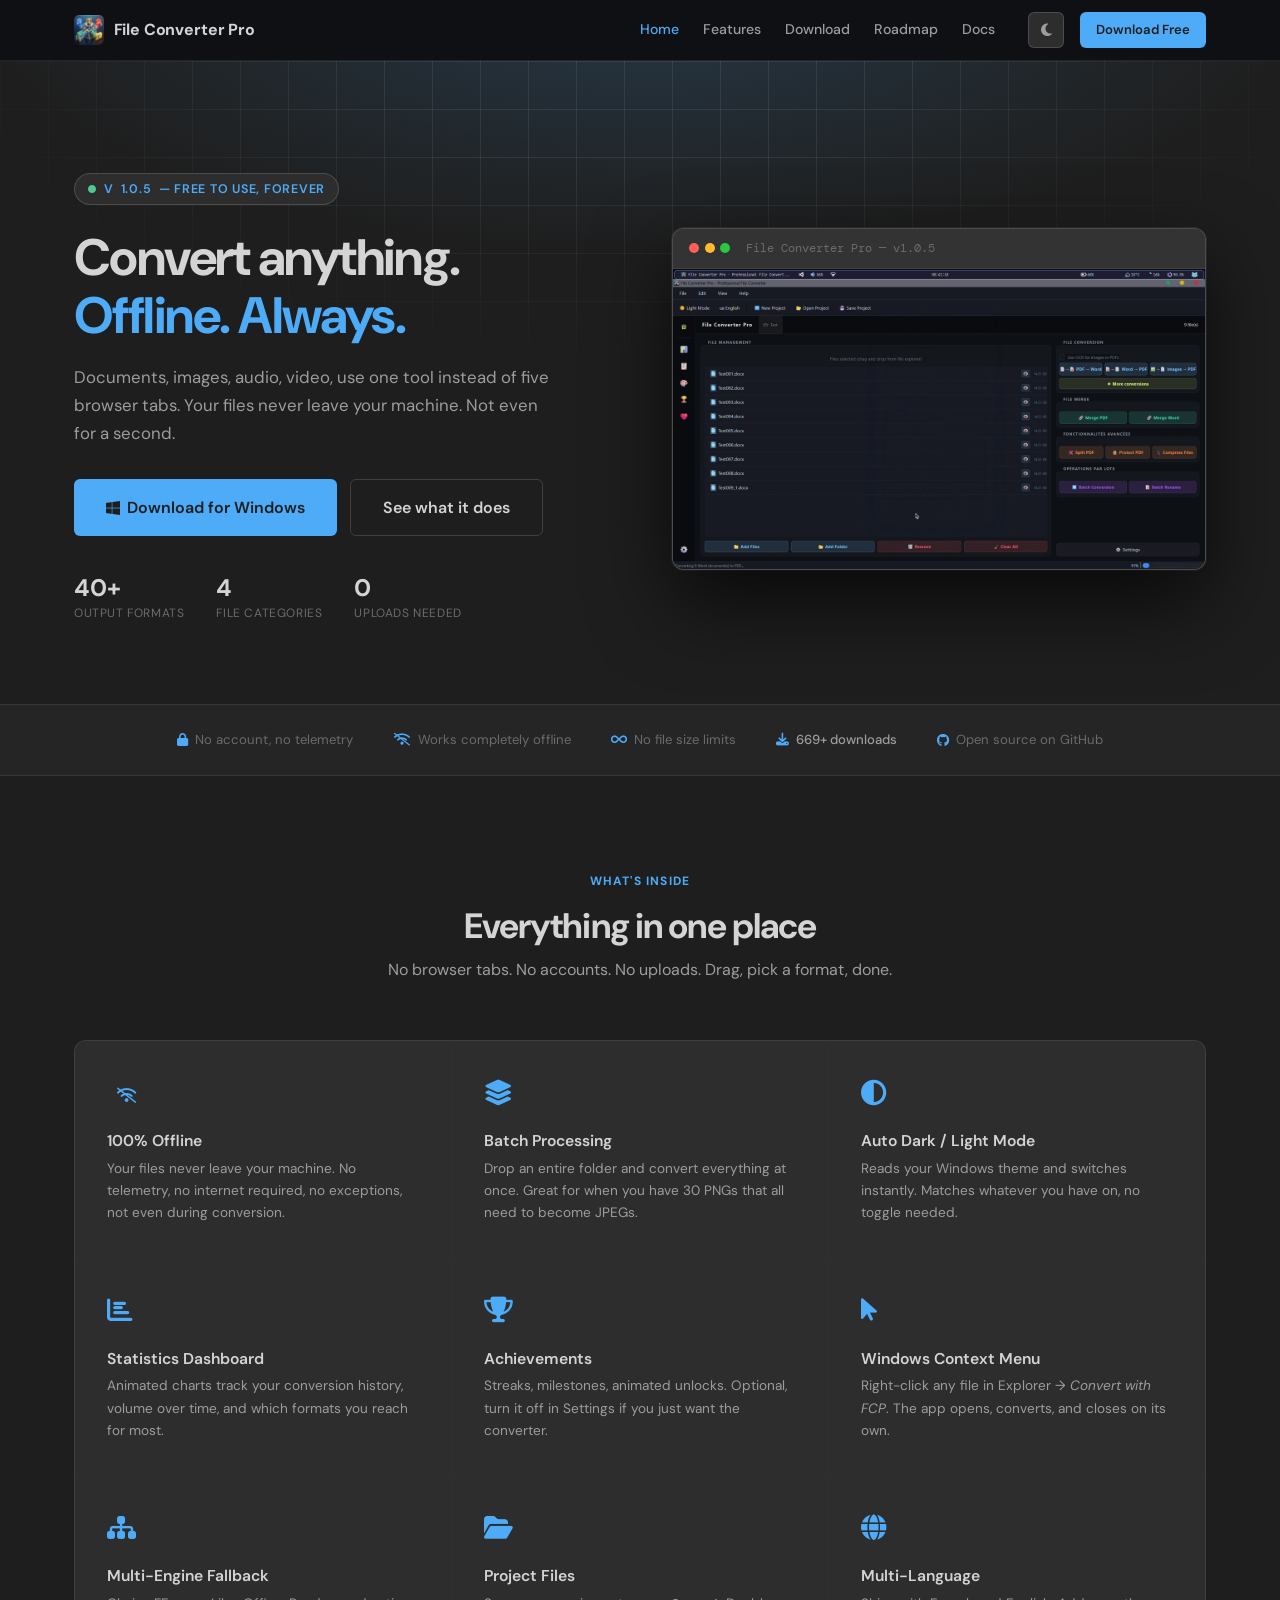
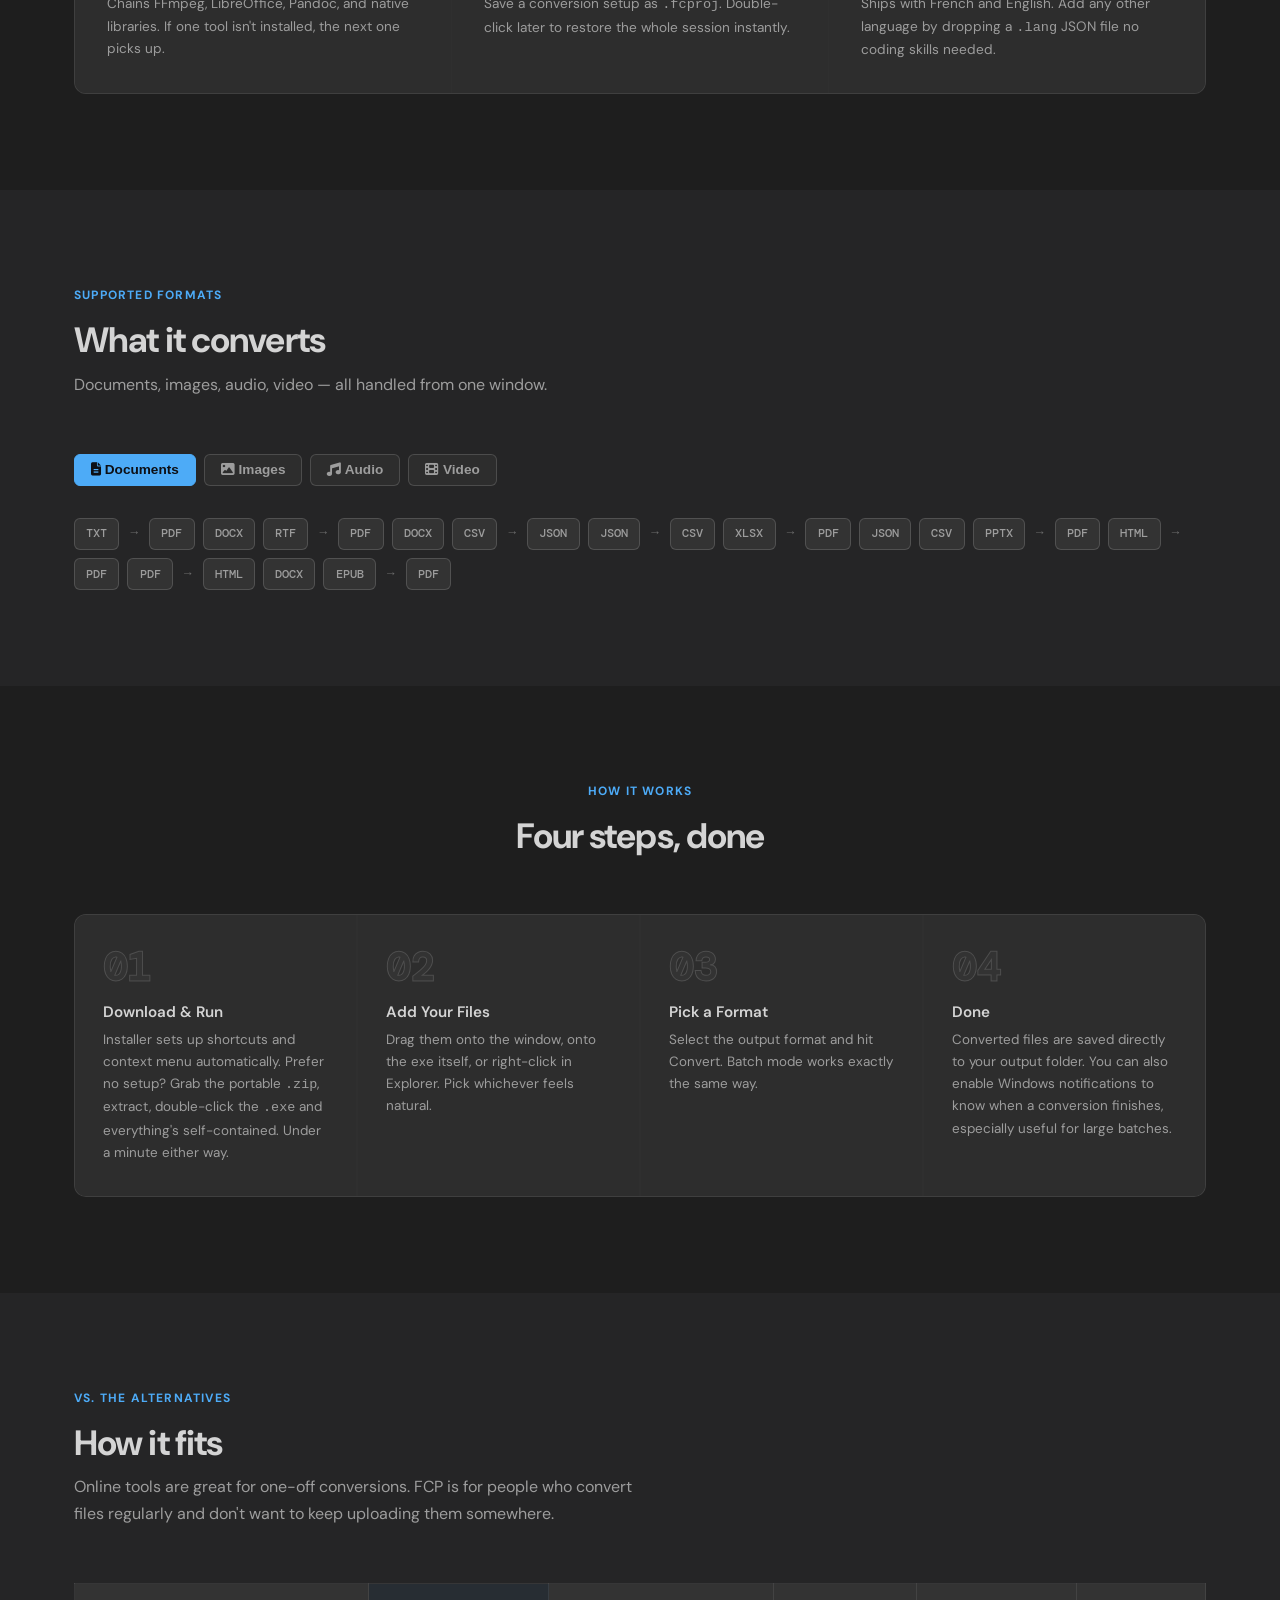
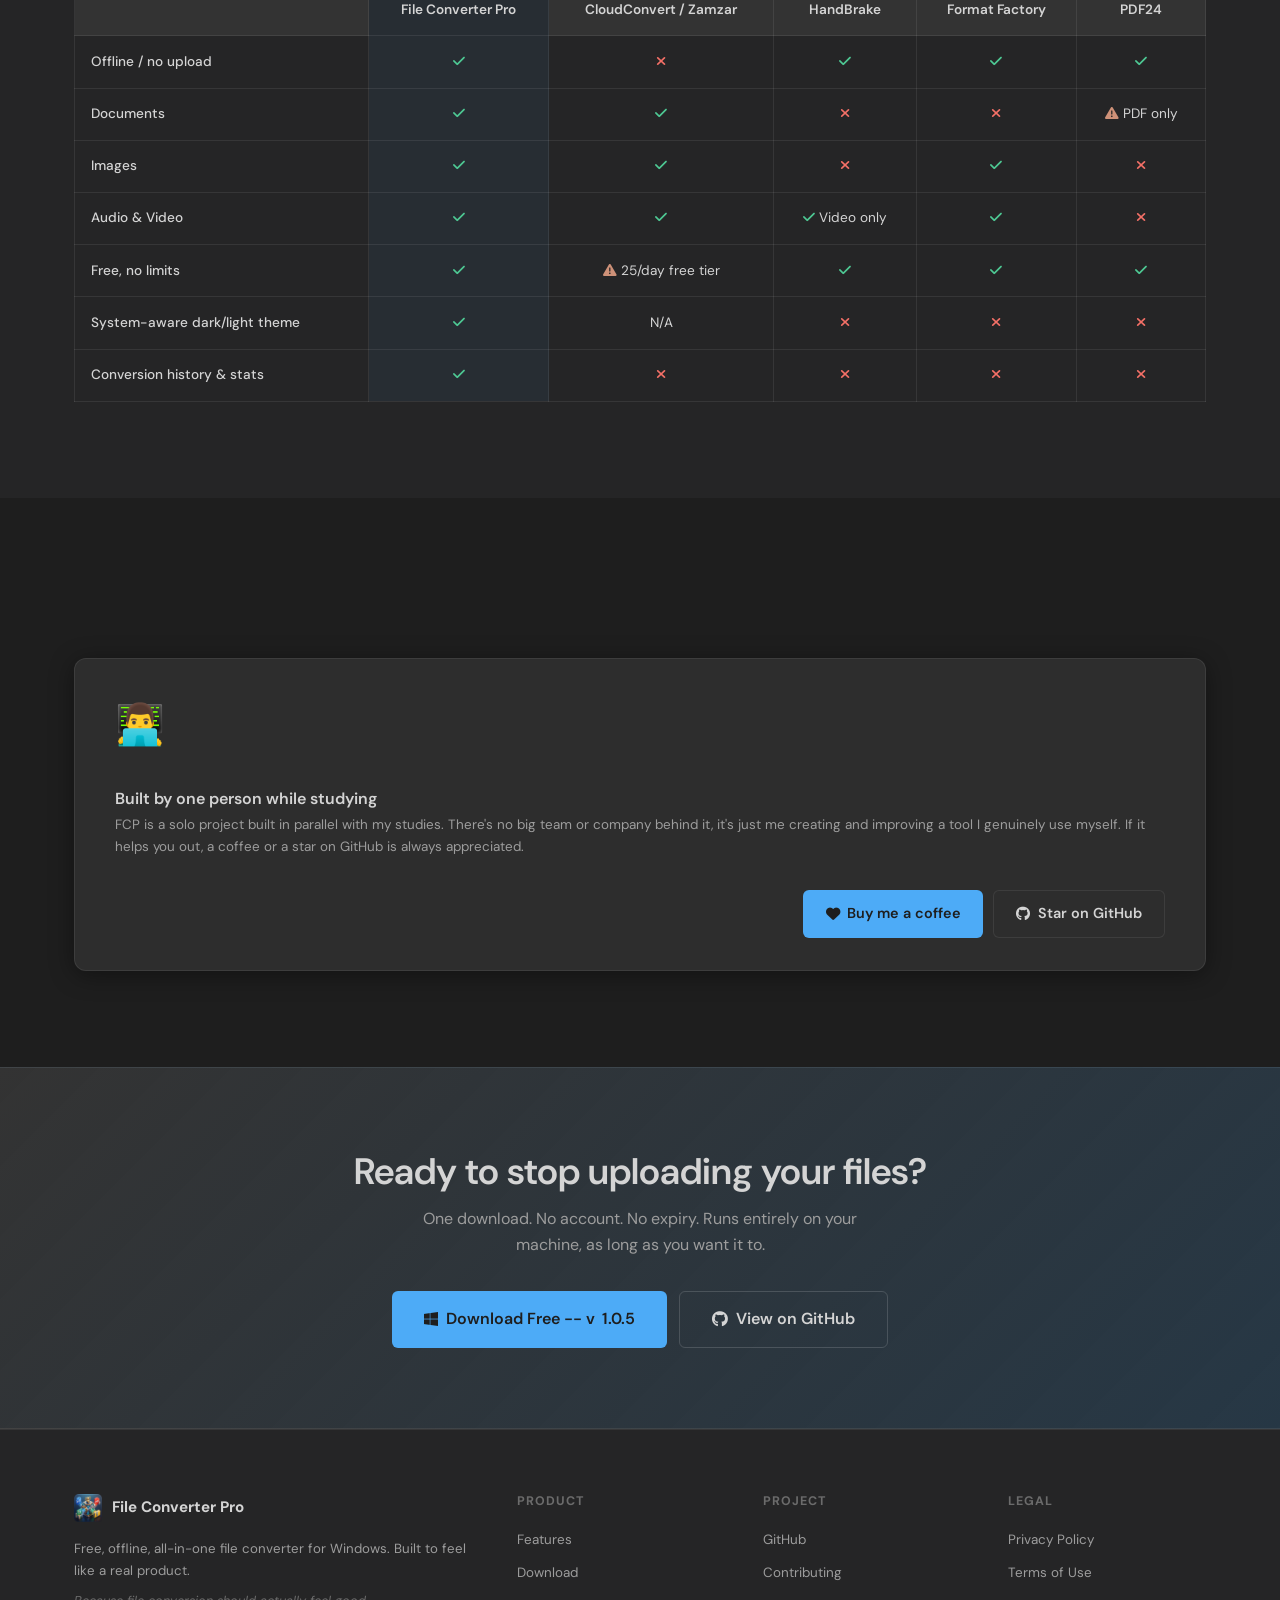
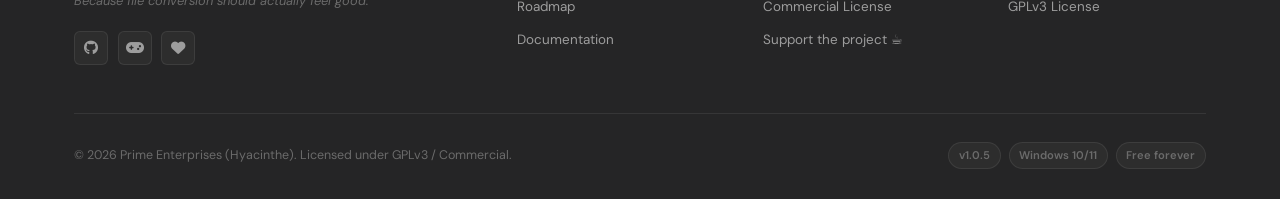
==== index.html @ 250311e7 "Updated image meta tag" ====
<!DOCTYPE html>
<html lang="en" data-theme="dark">
<head>
  <meta charset="UTF-8">
  <meta name="viewport" content="width=device-width, initial-scale=1.0">
  <title>File Converter Pro - Free Offline File Converter for Windows</title>
  <meta name="description" content="Convert documents, images, audio, and video — 100% offline, no uploads, no limits. Free forever for Windows 10/11.">
  <link rel="canonical" href="https://file-converter-pro.org/" />

  <!-- Open Graph / Facebook -->
  <meta property="og:type" content="website" />
  <meta property="og:url" content="https://file-converter-pro.org/" />
  <meta property="og:title" content="File Converter Pro - Free Offline File Converter for Windows" />
  <meta property="og:description" content="Convert documents, images, audio, and video — 100% offline, no uploads, no limits. Free forever for Windows 10/11." />
  <meta property="og:image" content="https://raw.githubusercontent.com/Hyacinthe-primus/fcp-website/main/images/social-preview.png" />
  <meta property="og:site_name" content="File Converter Pro" />

  <!-- Twitter -->
  <meta name="twitter:card" content="summary_large_image" />
  <meta name="twitter:url" content="https://file-converter-pro.org/" />
  <meta name="twitter:title" content="File Converter Pro - Free Offline File Converter for Windows" />
  <meta name="twitter:description" content="Convert documents, images, audio, and video — 100% offline, no uploads, no limits. Free forever for Windows 10/11." />
  <meta name="twitter:image" content="https://raw.githubusercontent.com/Hyacinthe-primus/fcp-website/main/images/social-preview.png" />

  <!-- SEO -->
  <meta name="robots" content="index, follow" />
  <meta name="author" content="Hyacinthe Primus" />
  <meta name="theme-color" content="#0f172a" />

  <!-- Structured Data -->
  <script type="application/ld+json">
  {
    "@context": "https://schema.org",
    "@type": "SoftwareApplication",
    "name": "File Converter Pro",
    "url": "https://file-converter-pro.org/",
    "description": "Free offline file converter for Windows. Convert documents, images, audio, and video — 100% offline, no uploads, no limits.",
    "applicationCategory": "UtilitiesApplication",
    "operatingSystem": "Windows 10, Windows 11",
    "offers": {
      "@type": "Offer",
      "price": "0",
      "priceCurrency": "USD"
    },
    "featureList": [
      "100% offline conversion",
      "No file size limits",
      "No uploads required",
      "Document conversion (PDF, DOCX, TXT, etc.)",
      "Image conversion (PNG, JPG, WebP, BMP, etc.)",
      "Audio conversion (MP3, WAV, FLAC, etc.)",
      "Video conversion (MP4, MKV, AVI, etc.)",
      "Free forever"
    ]
  }
  </script>
  <script type="application/ld+json">
  {
    "@context": "https://schema.org",
    "@type": "WebSite",
    "name": "File Converter Pro",
    "url": "https://file-converter-pro.org/"
  }
  </script>

  <link rel="icon" href="images/favicon.ico" type="image/x-icon">
  <link rel="stylesheet" href="https://cdnjs.cloudflare.com/ajax/libs/font-awesome/6.4.0/css/all.min.css">
  <link href="https://fonts.googleapis.com/css2?family=DM+Sans:ital,opsz,wght@0,9..40,300;0,9..40,400;0,9..40,500;0,9..40,600;0,9..40,700;1,9..40,400&family=DM+Mono:wght@400;500&display=swap" rel="stylesheet">
  <link rel="stylesheet" href="css/style.css">
  <script>(function(){const t=localStorage.getItem('fcp-theme')||'dark';document.documentElement.setAttribute('data-theme',t);})();</script>
</head>
<body>
  <a href="#main-content" class="skip-link">Skip to main content</a>

  <header class="header" id="site-header">
    <div class="container">
      <div class="header-content">
        <div class="logo">
          <a href="index.html">
            <img src="images/logo.png" alt="File Converter Pro" class="logo-img">
            <span class="logo-text">File Converter Pro</span>
          </a>
        </div>
        <button class="mobile-menu-toggle" aria-label="Toggle navigation" id="mobile-toggle">
          <span class="bar"></span><span class="bar"></span><span class="bar"></span>
        </button>
        <nav class="main-nav" id="main-nav">
          <ul class="nav-list">
            <li class="nav-item active"><a href="index.html" class="nav-link">Home</a></li>
            <li class="nav-item"><a href="features.html" class="nav-link">Features</a></li>
            <li class="nav-item"><a href="download.html" class="nav-link">Download</a></li>
            <li class="nav-item"><a href="roadmap.html" class="nav-link">Roadmap</a></li>
            <li class="nav-item"><a href="docs.html" class="nav-link">Docs</a></li>
          </ul>
          <div class="header-right">
            <button class="theme-toggle" id="theme-toggle" aria-label="Toggle dark/light mode">
              <i class="fas fa-moon icon-moon"></i>
              <i class="fas fa-sun icon-sun"></i>
            </button>
            <a href="download.html" class="btn btn-primary btn-sm nav-cta">Download Free</a>
          </div>
        </nav>
      </div>
    </div>
  </header>

  <main id="main-content">

    <section class="hero">
      <div class="container">
        <div class="hero-content">
          <div class="hero-text">
            <div class="hero-label fade-up fade-up-1">
              <i class="fas fa-circle" style="font-size:.5rem;color:var(--green)"></i>
              v<span data-fcp="version">1.0.5</span> — Free to use, forever
            </div>
            <h1 class="hero-title fade-up fade-up-2">
              Convert anything.
              <span class="line-accent">Offline. Always.</span>
            </h1>
            <p class="hero-subtitle fade-up fade-up-3">
              Documents, images, audio, video, use one tool instead of five browser tabs.
              Your files never leave your machine. Not even for a second.
            </p>
            <div class="hero-actions fade-up fade-up-4">
              <a href="download.html" class="btn btn-primary btn-lg">
                <i class="fab fa-windows"></i> Download for Windows
              </a>
              <a href="features.html" class="btn btn-outline btn-lg">See what it does</a>
            </div>
            <div class="hero-stats fade-up fade-up-5">
              <div class="stat-item">
                <div class="stat-value">40+</div>
                <div class="stat-label">Output formats</div>
              </div>
              <div class="stat-item">
                <div class="stat-value">4</div>
                <div class="stat-label">File categories</div>
              </div>
              <div class="stat-item">
                <div class="stat-value">0</div>
                <div class="stat-label">Uploads needed</div>
              </div>
            </div>
          </div>
          <div class="hero-visual fade-up fade-up-3">
            <div class="hero-screen">
              <div class="screen-bar">
                <div class="screen-dots">
                  <div class="dot dot-red"></div>
                  <div class="dot dot-yellow"></div>
                  <div class="dot dot-green"></div>
                </div>
                <span class="screen-title">File Converter Pro — v<span data-fcp="version">1.0.5</span></span>
              </div>
              <img src="images/preview.gif" alt="File Converter Pro in action" class="hero-img">
            </div>
          </div>
        </div>
      </div>
    </section>

    <div class="trust-bar">
      <div class="container">
        <div class="trust-bar-inner">
          <div class="trust-item"><i class="fas fa-lock"></i> <span>No account, no telemetry</span></div>
          <div class="trust-item">
            <span class="fa-stack" style="font-size:.55em;vertical-align:middle;line-height:1.8em">
              <i class="fas fa-wifi fa-stack-1x"></i><i class="fas fa-slash fa-stack-1x"></i>
            </span>
            <span>Works completely offline</span>
          </div>
          <div class="trust-item"><i class="fas fa-infinity"></i> <span>No file size limits</span></div>
          <div class="trust-item"><i class="fas fa-download"></i> <strong><span id="dl-count">669</span>+ downloads</strong></div>
          <div class="trust-item"><i class="fab fa-github"></i> <span>Open source on GitHub</span></div>
        </div>
      </div>
    </div>

    <section class="section">
      <div class="container">
        <div class="section-header center">
          <p class="section-label">What's inside</p>
          <h2 class="section-title">Everything in one place</h2>
          <p class="section-sub">No browser tabs. No accounts. No uploads. Drag, pick a format, done.</p>
        </div>
        <div class="features-grid">
          <div class="feature-card">
            <div class="feature-icon"><span class="fa-stack" style="font-size:.6em"><i class="fas fa-wifi fa-stack-1x"></i><i class="fas fa-slash fa-stack-1x"></i></span></div>
            <h3>100% Offline</h3>
            <p>Your files never leave your machine. No telemetry, no internet required, no exceptions, not even during conversion.</p>
          </div>
          <div class="feature-card">
            <div class="feature-icon"><i class="fas fa-layer-group"></i></div>
            <h3>Batch Processing</h3>
            <p>Drop an entire folder and convert everything at once. Great for when you have 30 PNGs that all need to become JPEGs.</p>
          </div>
          <div class="feature-card">
            <div class="feature-icon"><i class="fas fa-adjust"></i></div>
            <h3>Auto Dark / Light Mode</h3>
            <p>Reads your Windows theme and switches instantly. Matches whatever you have on, no toggle needed.</p>
          </div>
          <div class="feature-card">
            <div class="feature-icon"><i class="fas fa-chart-bar"></i></div>
            <h3>Statistics Dashboard</h3>
            <p>Animated charts track your conversion history, volume over time, and which formats you reach for most.</p>
          </div>
          <div class="feature-card">
            <div class="feature-icon"><i class="fas fa-trophy"></i></div>
            <h3>Achievements</h3>
            <p>Streaks, milestones, animated unlocks. Optional, turn it off in Settings if you just want the converter.</p>
          </div>
          <div class="feature-card">
            <div class="feature-icon"><i class="fas fa-mouse-pointer"></i></div>
            <h3>Windows Context Menu</h3>
            <p>Right-click any file in Explorer → <em>Convert with FCP</em>. The app opens, converts, and closes on its own.</p>
          </div>
          <div class="feature-card">
            <div class="feature-icon"><i class="fas fa-sitemap"></i></div>
            <h3>Multi-Engine Fallback</h3>
            <p>Chains FFmpeg, LibreOffice, Pandoc, and native libraries. If one tool isn't installed, the next one picks up.</p>
          </div>
          <div class="feature-card">
            <div class="feature-icon"><i class="fas fa-folder-open"></i></div>
            <h3>Project Files</h3>
            <p>Save a conversion setup as <code>.fcproj</code>. Double-click later to restore the whole session instantly.</p>
          </div>
          <div class="feature-card">
            <div class="feature-icon"><i class="fas fa-globe"></i></div>
            <h3>Multi-Language</h3>
            <p>Ships with French and English. Add any other language by dropping a <code>.lang</code> JSON file no coding skills needed.</p>
          </div>
        </div>
      </div>
    </section>

    <section class="section section-alt formats-section">
      <div class="container">
        <div class="section-header">
          <p class="section-label">Supported formats</p>
          <h2 class="section-title">What it converts</h2>
          <p class="section-sub">Documents, images, audio, video — all handled from one window.</p>
        </div>
        <div class="formats-tabs">
          <button class="tab-btn active" data-tab="tab-docs"><i class="fas fa-file-alt"></i> Documents</button>
          <button class="tab-btn" data-tab="tab-img"><i class="fas fa-image"></i> Images</button>
          <button class="tab-btn" data-tab="tab-audio"><i class="fas fa-music"></i> Audio</button>
          <button class="tab-btn" data-tab="tab-video"><i class="fas fa-film"></i> Video</button>
        </div>
        <div id="tab-docs" class="tab-content active">
          <div class="formats-list">
            <span class="format-tag">TXT</span><span class="format-tag arrow">→</span><span class="format-tag">PDF</span><span class="format-tag">DOCX</span>
            <span class="format-tag">RTF</span><span class="format-tag arrow">→</span><span class="format-tag">PDF</span><span class="format-tag">DOCX</span>
            <span class="format-tag">CSV</span><span class="format-tag arrow">→</span><span class="format-tag">JSON</span>
            <span class="format-tag">JSON</span><span class="format-tag arrow">→</span><span class="format-tag">CSV</span>
            <span class="format-tag">XLSX</span><span class="format-tag arrow">→</span><span class="format-tag">PDF</span><span class="format-tag">JSON</span><span class="format-tag">CSV</span>
            <span class="format-tag">PPTX</span><span class="format-tag arrow">→</span><span class="format-tag">PDF</span>
            <span class="format-tag">HTML</span><span class="format-tag arrow">→</span><span class="format-tag">PDF</span>
            <span class="format-tag">PDF</span><span class="format-tag arrow">→</span><span class="format-tag">HTML</span><span class="format-tag">DOCX</span>
            <span class="format-tag">EPUB</span><span class="format-tag arrow">→</span><span class="format-tag">PDF</span>
          </div>
        </div>
        <div id="tab-img" class="tab-content">
          <div class="formats-list">
            <span class="format-tag">Any image</span><span class="format-tag arrow">→</span>
            <span class="format-tag">PNG</span><span class="format-tag">JPEG</span><span class="format-tag">JPG</span>
            <span class="format-tag">WEBP</span><span class="format-tag">AVIF</span><span class="format-tag">BMP</span>
            <span class="format-tag">TIFF</span><span class="format-tag">ICO</span><span class="format-tag">SVG</span>
            <span class="format-tag">HEIC</span><span class="format-tag">PSD</span><span class="format-tag">DNG</span>
            <span class="format-tag">J2K</span>
          </div>
          <p style="margin-top:.75rem;font-size:.83rem;">All conversions go through Pillow at maximum quality with EXIF metadata preserved.</p>
        </div>
        <div id="tab-audio" class="tab-content">
          <div class="formats-list">
            <span class="format-tag">Audio / Video</span><span class="format-tag arrow">→</span>
            <span class="format-tag">MP3</span><span class="format-tag">WAV</span><span class="format-tag">AAC</span>
            <span class="format-tag">OGG</span><span class="format-tag">FLAC</span><span class="format-tag">M4A</span>
          </div>
          <p style="margin-top:.75rem;font-size:.83rem;">Powered by FFmpeg. Requires FFmpeg to be installed on your machine — FCP detects it automatically.</p>
        </div>
        <div id="tab-video" class="tab-content">
          <div class="formats-list">
            <span class="format-tag">Video</span><span class="format-tag arrow">→</span>
            <span class="format-tag">MP4</span><span class="format-tag">WEBM</span><span class="format-tag">MOV</span>
            <span class="format-tag">MKV</span><span class="format-tag">AVI</span>
          </div>
          <p style="margin-top:.75rem;font-size:.83rem;">Powered by FFmpeg. Requires FFmpeg to be installed on your machine — FCP detects it automatically.</p>
        </div>
      </div>
    </section>

    <section class="section">
      <div class="container">
        <div class="section-header center">
          <p class="section-label">How it works</p>
          <h2 class="section-title">Four steps, done</h2>
        </div>
        <div class="steps-grid">
          <div class="step-card">
            <div class="step-num">01</div>
            <h3>Download &amp; Run</h3>
            <p>Installer sets up shortcuts and context menu automatically. Prefer no setup? Grab the portable <code>.zip</code>, extract, double-click the <code>.exe</code> and everything's self-contained. Under a minute either way.</p>
          </div>
          <div class="step-card">
            <div class="step-num">02</div>
            <h3>Add Your Files</h3>
            <p>Drag them onto the window, onto the exe itself, or right-click in Explorer. Pick whichever feels natural.</p>
          </div>
          <div class="step-card">
            <div class="step-num">03</div>
            <h3>Pick a Format</h3>
            <p>Select the output format and hit Convert. Batch mode works exactly the same way.</p>
          </div>
          <div class="step-card">
            <div class="step-num">04</div>
            <h3>Done</h3>
            <p>Converted files are saved directly to your output folder. You can also enable Windows notifications to know when a conversion finishes, especially useful for large batches.</p>
          </div>
        </div>
      </div>
    </section>

    <section class="section section-alt">
      <div class="container">
        <div class="section-header">
          <p class="section-label">vs. the alternatives</p>
          <h2 class="section-title">How it fits</h2>
          <p class="section-sub">Online tools are great for one-off conversions. FCP is for people who convert files regularly and don't want to keep uploading them somewhere.</p>
        </div>
        <div class="compare-table-wrap">
          <table class="compare-table">
            <thead>
              <tr>
                <th></th>
                <th class="fcp-col">File Converter Pro</th>
                <th>CloudConvert / Zamzar</th>
                <th>HandBrake</th>
                <th>Format Factory</th>
                <th>PDF24</th>
              </tr>
            </thead>
            <tbody>
              <tr>
                <td>Offline / no upload</td>
                <td class="fcp-col"><i class="fas fa-check check"></i></td>
                <td><i class="fas fa-times cross"></i></td>
                <td><i class="fas fa-check check"></i></td>
                <td><i class="fas fa-check check"></i></td>
                <td><i class="fas fa-check check"></i></td>
              </tr>
              <tr>
                <td>Documents</td>
                <td class="fcp-col"><i class="fas fa-check check"></i></td>
                <td><i class="fas fa-check check"></i></td>
                <td><i class="fas fa-times cross"></i></td>
                <td><i class="fas fa-times cross"></i></td>
                <td><i class="fas fa-exclamation-triangle partial"></i> PDF only</td>
              </tr>
              <tr>
                <td>Images</td>
                <td class="fcp-col"><i class="fas fa-check check"></i></td>
                <td><i class="fas fa-check check"></i></td>
                <td><i class="fas fa-times cross"></i></td>
                <td><i class="fas fa-check check"></i></td>
                <td><i class="fas fa-times cross"></i></td>
              </tr>
              <tr>
                <td>Audio &amp; Video</td>
                <td class="fcp-col"><i class="fas fa-check check"></i></td>
                <td><i class="fas fa-check check"></i></td>
                <td><i class="fas fa-check check"></i> Video only</td>
                <td><i class="fas fa-check check"></i></td>
                <td><i class="fas fa-times cross"></i></td>
              </tr>
              <tr>
                <td>Free, no limits</td>
                <td class="fcp-col"><i class="fas fa-check check"></i></td>
                <td><i class="fas fa-exclamation-triangle partial"></i> 25/day free tier</td>
                <td><i class="fas fa-check check"></i></td>
                <td><i class="fas fa-check check"></i></td>
                <td><i class="fas fa-check check"></i></td>
              </tr>
              <tr>
                <td>System-aware dark/light theme</td>
                <td class="fcp-col"><i class="fas fa-check check"></i></td>
                <td>N/A</td>
                <td><i class="fas fa-times cross"></i></td>
                <td><i class="fas fa-times cross"></i></td>
                <td><i class="fas fa-times cross"></i></td>
              </tr>
              <tr>
                <td>Conversion history &amp; stats</td>
                <td class="fcp-col"><i class="fas fa-check check"></i></td>
                <td><i class="fas fa-times cross"></i></td>
                <td><i class="fas fa-times cross"></i></td>
                <td><i class="fas fa-times cross"></i></td>
                <td><i class="fas fa-times cross"></i></td>
              </tr>
            </tbody>
          </table>
        </div>
      </div>
    </section>

    <section class="section">
      <div class="container">
        <div class="solo-strip">
          <div class="solo-strip-icon">👨‍💻</div>
          <div>
            <h3>Built by one person while studying</h3>
            <p>FCP is a solo project built in parallel with my studies. There's no big team or company behind it, it's just me creating and improving a tool I genuinely use myself. If it helps you out, a coffee or a star on GitHub is always appreciated.</p>
          </div>
          <div class="solo-strip-actions">
            <a href="https://ko-fi.com/hyacinthe_primus/goal?g=0" class="btn btn-primary" target="_blank" rel="noopener" data-fcp-href="kofiUrl"><i class="fas fa-heart"></i> Buy me a coffee</a>
            <a href="https://github.com/Hyacinthe-primus/File_Converter_Pro" class="btn btn-ghost" target="_blank" rel="noopener" data-fcp-href="githubUrl"><i class="fab fa-github"></i> Star on GitHub</a>
          </div>
        </div>
      </div>
    </section>

    <section class="cta-band">
      <div class="container">
        <h2>Ready to stop uploading your files?</h2>
        <p>One download. No account. No expiry. Runs entirely on your machine, as long as you want it to.</p>
        <div class="cta-actions">
          <a href="download.html" class="btn btn-primary btn-lg">
            <i class="fab fa-windows"></i> Download Free -- v<span data-fcp="version">1.0.5</span>
          </a>
          <a href="https://github.com/Hyacinthe-primus/File_Converter_Pro" class="btn btn-outline btn-lg" target="_blank" rel="noopener" data-fcp-href="githubUrl">
            <i class="fab fa-github"></i> View on GitHub
          </a>
        </div>
      </div>
    </section>

  </main>

  <footer class="footer">
    <div class="container">
      <div class="footer-grid">
        <div class="footer-col footer-brand">
          <div class="footer-logo">
            <img src="images/logo.png" alt="File Converter Pro" class="footer-logo-img">
            <span>File Converter Pro</span>
          </div>
          <p>Free, offline, all-in-one file converter for Windows. Built to feel like a real product.</p>
          <p class="footer-tagline"><em>Because file conversion should actually feel good.</em></p>
          <div class="footer-social">
            <a href="https://github.com/Hyacinthe-primus/File_Converter_Pro" aria-label="GitHub" target="_blank" rel="noopener" data-fcp-href="githubUrl"><i class="fab fa-github"></i></a>
            <a href="https://hyacinthe-primus.itch.io/file-converter-pro" aria-label="itch.io" target="_blank" rel="noopener" data-fcp-href="itchioUrl"><i class="fas fa-gamepad"></i></a>
            <a href="https://ko-fi.com/hyacinthe_primus/goal?g=0" aria-label="Ko-fi" target="_blank" rel="noopener" data-fcp-href="kofiUrl"><i class="fas fa-heart"></i></a>
          </div>
        </div>
        <div class="footer-col">
          <h4>Product</h4>
          <ul>
            <li><a href="features.html">Features</a></li>
            <li><a href="download.html">Download</a></li>
            <li><a href="roadmap.html">Roadmap</a></li>
            <li><a href="docs.html">Documentation</a></li>
          </ul>
        </div>
        <div class="footer-col">
          <h4>Project</h4>
          <ul>
            <li><a href="https://github.com/Hyacinthe-primus/File_Converter_Pro" target="_blank" rel="noopener" data-fcp-href="githubUrl">GitHub</a></li>
            <li><a href="https://github.com/Hyacinthe-primus/File_Converter_Pro/blob/main/CONTRIBUTING.md" target="_blank" rel="noopener">Contributing</a></li>
            <li><a href="https://github.com/Hyacinthe-primus/File_Converter_Pro/blob/main/COMMERCIAL_LICENSE.md" target="_blank" rel="noopener">Commercial License</a></li>
            <li><a href="https://ko-fi.com/hyacinthe_primus/goal?g=0" target="_blank" rel="noopener" data-fcp-href="kofiUrl">Support the project ☕</a></li>
          </ul>
        </div>
        <div class="footer-col">
          <h4>Legal</h4>
          <ul>
            <li><a href="legal/privacy_policy_en.html">Privacy Policy</a></li>
            <li><a href="legal/terms_conditions_en.html">Terms of Use</a></li>
            <li><a href="https://github.com/Hyacinthe-primus/File_Converter_Pro/blob/main/LICENSE/LICENSE.txt" target="_blank" rel="noopener">GPLv3 License</a></li>
          </ul>
        </div>
      </div>
      <div class="footer-bottom">
        <p>&copy; <span data-fcp-year></span> Prime Enterprises (Hyacinthe). Licensed under GPLv3 / Commercial.</p>
        <div class="footer-badges">
          <span class="badge-pill">v<span data-fcp="version">1.0.5</span></span>
          <span class="badge-pill">Windows 10/11</span>
          <span class="badge-pill">Free forever</span>
        </div>
      </div>
    </div>
  </footer>

  <button id="back-to-top" aria-label="Back to top"><i class="fas fa-arrow-up"></i></button>

  <script src="js/config.js"></script>
  <script src="js/script.js"></script>
</body>
</html>
---- css/style.css ----
/* Dark theme (default) */
:root,
[data-theme="dark"] {
    --bg:          #1e1e1e;
    --bg-2:        #252526;
    --bg-card:     #2d2d2d;
    --bg-card-2:   #333333;
    --border:      rgba(255,255,255,0.08);
    --border-2:    rgba(255,255,255,0.15);
    --text:        #d4d4d4;
    --text-muted:  #9d9d9d;
    --text-dim:    #6b6b6b;
    --accent:      #4dabf7;
    --accent-2:    #74c0fc;
    --accent-glow: rgba(77,171,247,0.18);
    --green:       #4ec994;
    --orange:      #ce9178;
    --red:         #f47067;
    --shadow-card: 0 4px 24px rgba(0,0,0,0.4);
    --shadow-hero: 0 32px 80px rgba(0,0,0,0.7), 0 0 0 1px var(--border);
    --radius:      6px;
    --radius-lg:   12px;
    --transition:  0.22s ease;
    --font-body:   'DM Sans', system-ui, sans-serif;
    --font-mono:   'DM Mono', 'Fira Code', monospace;
}

/* Light theme */
[data-theme="light"] {
    --bg:          #ffffff;
    --bg-2:        #f3f6fb;
    --bg-card:     #ffffff;
    --bg-card-2:   #e8f0fb;
    --border:      rgba(26,127,212,0.12);
    --border-2:    rgba(26,127,212,0.22);
    --text:        #0f1117;
    --text-muted:  #3b4a63;
    --text-dim:    #8494ae;
    --accent:      #1a7fd4;
    --accent-2:    #3a9ff5;
    --accent-glow: rgba(26,127,212,0.16);
    --green:       #1a7a3c;
    --orange:      #a85c00;
    --red:         #b83232;
    --shadow-card: 0 1px 3px rgba(26,127,212,0.07), 0 4px 16px rgba(26,127,212,0.06);
    --shadow-hero: 0 32px 80px rgba(26,127,212,0.10), 0 0 0 1px var(--border);
    --radius:      6px;
    --radius-lg:   12px;
    --transition:  0.22s ease;
    --font-body:   'DM Sans', system-ui, sans-serif;
    --font-mono:   'DM Mono', 'Fira Code', monospace;
}

*, *::before, *::after { box-sizing: border-box; margin: 0; padding: 0; }
html { scroll-behavior: smooth; font-size: 16px; }
body {
    font-family: var(--font-body);
    background: var(--bg);
    color: var(--text);
    line-height: 1.65;
    -webkit-font-smoothing: antialiased;
    transition: background 0.3s ease, color 0.3s ease;
}
a { color: var(--accent); text-decoration: none; transition: color var(--transition); }
a:hover { color: var(--accent-2); }
img { max-width: 100%; height: auto; display: block; }
ul { list-style: none; }
p { margin-bottom: 1rem; color: var(--text-muted); }
h1,h2,h3,h4,h5,h6 { color: var(--text); font-weight: 600; line-height: 1.25; }

.container { width: 100%; max-width: 1180px; margin: 0 auto; padding: 0 1.5rem; }
.text-center { text-align: center; }
.text-accent { color: var(--accent); }

.skip-link {
    position: absolute; top: -60px; left: 0;
    background: var(--accent); color: #000; padding: .5rem 1rem;
    z-index: 9999; border-radius: 0 0 var(--radius) 0;
    transition: top var(--transition);
}
.skip-link:focus { top: 0; }

.btn {
    display: inline-flex; align-items: center; gap: .45rem;
    padding: .7rem 1.4rem; border-radius: var(--radius);
    font-family: var(--font-body); font-size: .9rem; font-weight: 600;
    cursor: pointer; border: none; transition: all var(--transition);
    white-space: nowrap; text-decoration: none;
}
.btn-primary { background: var(--accent); color: #fff; }
[data-theme="dark"] .btn-primary { color: #1e1e1e; }
[data-theme="light"] .btn-primary { color: #fff; }
.btn-primary:hover { background: var(--accent-2); transform: translateY(-1px); box-shadow: 0 6px 24px var(--accent-glow); color: #fff; }
[data-theme="dark"] .btn-primary:hover { color: #1e1e1e; }
.btn-outline { background: transparent; border: 1.5px solid var(--border-2); color: var(--text); }
.btn-outline:hover { border-color: var(--accent); color: var(--accent); }
.btn-ghost { background: var(--bg-card); color: var(--text); border: 1px solid var(--border); }
.btn-ghost:hover { background: var(--bg-card-2); color: var(--accent); }
.btn-lg { padding: .9rem 2rem; font-size: 1rem; }
.btn-sm { padding: .45rem 1rem; font-size: .82rem; }

.theme-toggle {
    width: 36px; height: 36px; border-radius: var(--radius);
    background: var(--bg-card); border: 1px solid var(--border-2);
    color: var(--text-muted); cursor: pointer;
    display: flex; align-items: center; justify-content: center;
    font-size: .9rem; transition: all var(--transition); flex-shrink: 0;
}
.theme-toggle:hover { border-color: var(--accent); color: var(--accent); }
.theme-toggle .icon-sun { display: none; }
.theme-toggle .icon-moon { display: block; }
[data-theme="light"] .theme-toggle .icon-sun { display: block; }
[data-theme="light"] .theme-toggle .icon-moon { display: none; }

.header {
    position: sticky; top: 0; z-index: 900;
    background: rgba(13,15,20,0.88);
    backdrop-filter: blur(16px) saturate(1.4);
    border-bottom: 1px solid var(--border);
    transition: box-shadow var(--transition), background 0.3s ease;
}
[data-theme="light"] .header { background: rgba(245,246,248,0.92); }
.header.scrolled { box-shadow: 0 4px 32px rgba(0,0,0,.15); }
[data-theme="dark"] .header.scrolled { box-shadow: 0 4px 32px rgba(0,0,0,.45); }
.header-content {
    display: flex; align-items: center; justify-content: space-between;
    height: 60px; gap: 1.5rem; position: relative;
}
.logo a { display: flex; align-items: center; gap: .6rem; text-decoration: none; }
.logo-img { width: 30px; height: 30px; object-fit: contain; }
.logo-text { font-weight: 700; font-size: 1rem; color: var(--text); letter-spacing: -.01em; }
.header-right { display: flex; align-items: center; gap: .75rem; }
.main-nav { display: flex; align-items: center; gap: 1.4rem; }
.nav-list { display: flex; align-items: center; gap: .2rem; }
.nav-link {
    padding: .4rem .65rem; border-radius: var(--radius);
    color: var(--text-muted); font-size: .88rem; font-weight: 500;
    transition: color var(--transition), background var(--transition);
}
.nav-link:hover { color: var(--text); background: var(--bg-card); }
.nav-item.active .nav-link { color: var(--accent); }
.nav-cta { margin-left: .25rem; }
.mobile-menu-toggle { display: none; flex-direction: column; gap: 5px; background: none; border: none; cursor: pointer; padding: .3rem; }
.bar { width: 22px; height: 2px; background: var(--text); border-radius: 2px; transition: all var(--transition); }

@keyframes fadeUp {
    from { opacity: 0; transform: translateY(18px); }
    to   { opacity: 1; transform: translateY(0); }
}
.fade-up { opacity: 0; animation: fadeUp 0.55s ease forwards; }
.fade-up-1 { animation-delay: 0.05s; }
.fade-up-2 { animation-delay: 0.15s; }
.fade-up-3 { animation-delay: 0.25s; }
.fade-up-4 { animation-delay: 0.35s; }
.fade-up-5 { animation-delay: 0.45s; }

.hero {
    position: relative; overflow: hidden;
    padding: 7rem 0 5rem;
    background: radial-gradient(ellipse 80% 60% at 50% -10%, var(--accent-glow) 0%, transparent 65%);
}
.hero::before {
    content: ''; position: absolute; inset: 0;
    background-image: linear-gradient(var(--border) 1px, transparent 1px), linear-gradient(90deg, var(--border) 1px, transparent 1px);
    background-size: 48px 48px;
    mask-image: radial-gradient(ellipse 70% 60% at 50% 0%, black 30%, transparent 80%);
    pointer-events: none;
}
.hero-content { display: grid; grid-template-columns: 1fr 1fr; gap: 4rem; align-items: center; position: relative; }
.hero-label {
    display: inline-flex; align-items: center; gap: .45rem;
    background: var(--bg-card); border: 1px solid var(--border-2);
    color: var(--accent); font-size: .78rem; font-weight: 600; letter-spacing: .06em; text-transform: uppercase;
    padding: .3rem .8rem; border-radius: 99px; margin-bottom: 1.5rem;
}
.hero-title { font-size: clamp(2rem, 4.5vw, 3.2rem); font-weight: 700; letter-spacing: -.03em; line-height: 1.13; margin-bottom: 1.2rem; }
.hero-title .line-accent { color: var(--accent); display: block; }
.hero-subtitle { font-size: 1.05rem; color: var(--text-muted); margin-bottom: 2rem; max-width: 480px; }
.hero-actions { display: flex; flex-wrap: wrap; gap: .8rem; margin-bottom: 2.5rem; }
.hero-stats { display: flex; gap: 2rem; }
.stat-value { font-size: 1.5rem; font-weight: 700; color: var(--text); line-height: 1; }
.stat-label { font-size: .75rem; color: var(--text-dim); margin-top: .25rem; text-transform: uppercase; letter-spacing: .05em; }
.hero-visual { position: relative; }
.hero-screen { background: var(--bg-card); border: 1px solid var(--border-2); border-radius: var(--radius-lg); overflow: hidden; box-shadow: var(--shadow-hero); }
.screen-bar { background: var(--bg-card-2); border-bottom: 1px solid var(--border); padding: .6rem 1rem; display: flex; align-items: center; gap: .5rem; }
.screen-dots { display: flex; gap: .35rem; }
.dot { width: 10px; height: 10px; border-radius: 50%; }
.dot-red { background: #ff5f57; } .dot-yellow { background: #ffbd2e; } .dot-green { background: #28c840; }
.screen-title { font-size: .78rem; color: var(--text-dim); margin-left: .5rem; font-family: var(--font-mono); }
.hero-img { width: 100%; }

.trust-bar { padding: 1.5rem 0; border-top: 1px solid var(--border); border-bottom: 1px solid var(--border); background: var(--bg-2); }
.trust-bar-inner { display: flex; align-items: center; justify-content: center; gap: 2.5rem; flex-wrap: wrap; }
.trust-item { display: flex; align-items: center; gap: .45rem; font-size: .82rem; color: var(--text-dim); }
.trust-item i { color: var(--accent); font-size: .8rem; }
.trust-item strong { color: var(--text-muted); font-weight: 500; }

.handcrafted-bar { background: var(--bg-2); border-top: 1px solid var(--border); padding: .8rem 0; text-align: center; font-size: .82rem; color: var(--text-dim); }
.handcrafted-bar strong { color: var(--text-muted); }

.section { padding: 6rem 0; }
.section-alt { background: var(--bg-2); }
.section-label { font-size: .75rem; font-weight: 700; letter-spacing: .1em; text-transform: uppercase; color: var(--accent); margin-bottom: .75rem; }
.section-title { font-size: clamp(1.6rem, 3vw, 2.2rem); font-weight: 700; letter-spacing: -.025em; margin-bottom: .6rem; }
.section-sub { font-size: 1rem; color: var(--text-muted); max-width: 560px; }
.section-header { margin-bottom: 3.5rem; }
.section-header.center { text-align: center; }
.section-header.center .section-sub { margin: 0 auto; }

.features-grid { display: grid; grid-template-columns: repeat(3, 1fr); gap: 1.5px; background: var(--border); border: 1px solid var(--border); border-radius: var(--radius-lg); overflow: hidden; }
.feature-card { background: var(--bg-card); padding: 2rem; transition: background var(--transition); }
.feature-card:hover { background: var(--bg-card-2); }
.feature-card:hover .feature-icon { color: var(--accent); transform: scale(1.08); }
.feature-icon { font-size: 1.6rem; color: var(--accent); margin-bottom: 1rem; transition: all var(--transition); display: inline-block; }
.feature-card h3 { font-size: .98rem; margin-bottom: .45rem; }
.feature-card p { font-size: .85rem; margin: 0; }

.formats-tabs { display: flex; gap: .5rem; margin-bottom: 2rem; flex-wrap: wrap; }
.tab-btn { padding: .45rem 1rem; border-radius: var(--radius); font-size: .85rem; font-weight: 600; background: var(--bg-card); border: 1px solid var(--border-2); color: var(--text-muted); cursor: pointer; transition: all var(--transition); }
.tab-btn.active, .tab-btn:hover { background: var(--accent); color: #fff; border-color: var(--accent); }
[data-theme="dark"] .tab-btn.active, [data-theme="dark"] .tab-btn:hover { color: #0d0f14; }
.tab-content { display: none; }
.tab-content.active { display: block; }
.formats-list { display: flex; flex-wrap: wrap; gap: .5rem; }
.format-tag { font-family: var(--font-mono); font-size: .78rem; font-weight: 500; padding: .3rem .7rem; border-radius: var(--radius); background: var(--bg-card-2); border: 1px solid var(--border-2); color: var(--text-muted); }
.format-tag.arrow { color: var(--text-dim); background: none; border: none; padding: .3rem .2rem; }

.steps-grid { display: grid; grid-template-columns: repeat(4, 1fr); gap: 1.5px; background: var(--border); border: 1px solid var(--border); border-radius: var(--radius-lg); overflow: hidden; }
.step-card { background: var(--bg-card); padding: 2rem 1.75rem; position: relative; }
.step-num { font-size: 2.5rem; font-weight: 700; font-family: var(--font-mono); color: var(--bg-card-2); line-height: 1; margin-bottom: 1rem; -webkit-text-stroke: 1px var(--border-2); }
.step-card h3 { font-size: .95rem; margin-bottom: .45rem; }
.step-card p { font-size: .84rem; margin: 0; }

.compare-table-wrap { overflow-x: auto; }
.compare-table { width: 100%; border-collapse: collapse; font-size: .85rem; }
.compare-table th, .compare-table td { padding: .9rem 1rem; border: 1px solid var(--border); text-align: center; vertical-align: middle; }
.compare-table thead th { background: var(--bg-card-2); color: var(--text); font-weight: 600; }
.compare-table thead th:first-child { text-align: left; }
.compare-table tbody td:first-child { text-align: left; font-weight: 500; color: var(--text); }
.compare-table tbody tr:hover td { background: rgba(127,127,127,.04); }
.compare-table .fcp-col { background: rgba(77,171,247,.06); }
[data-theme="light"] .compare-table .fcp-col { background: rgba(26,127,212,.05); }
.check { color: var(--green); } .cross { color: var(--red); } .partial { color: var(--orange); }

.cta-band { background: linear-gradient(135deg, var(--bg-card-2) 0%, var(--accent-glow) 100%); border-top: 1px solid var(--border); border-bottom: 1px solid var(--border); padding: 5rem 0; text-align: center; }
.cta-band h2 { font-size: clamp(1.6rem, 3vw, 2.3rem); margin-bottom: .75rem; }
.cta-band p { max-width: 480px; margin: 0 auto 2rem; }
.cta-actions { display: flex; justify-content: center; gap: .8rem; flex-wrap: wrap; }

.page-hero { padding: 5rem 0 3.5rem; background: radial-gradient(ellipse 60% 50% at 50% 0%, var(--accent-glow) 0%, transparent 70%); border-bottom: 1px solid var(--border); }
.page-hero h1 { font-size: clamp(1.8rem, 3.5vw, 2.6rem); margin-bottom: .5rem; }
.page-hero p { font-size: 1rem; margin: 0; }
.download-count { display: inline-flex; align-items: center; gap: .35rem; background: rgba(105,219,124,.12); border: 1px solid rgba(105,219,124,.25); color: var(--green); font-size: .78rem; font-weight: 600; padding: .25rem .7rem; border-radius: 99px; margin-top: .75rem; }
[data-theme="light"] .download-count { background: rgba(26,143,58,.08); border-color: rgba(26,143,58,.2); }
.download-cards { display: grid; grid-template-columns: repeat(auto-fit, minmax(280px, 1fr)); gap: 1.5rem; margin-bottom: 3.5rem; }
.download-card { background: var(--bg-card); border: 1px solid var(--border-2); border-radius: var(--radius-lg); padding: 2rem; position: relative; transition: border-color var(--transition), transform var(--transition), box-shadow var(--transition); box-shadow: var(--shadow-card); display: flex; flex-direction: column; }
.download-card:hover { border-color: var(--accent); transform: translateY(-2px); box-shadow: 0 8px 32px var(--accent-glow); }
.download-card.featured { border-color: var(--accent); }
.card-badge { position: absolute; top: -11px; left: 1.5rem; background: var(--accent); color: #fff; font-size: .72rem; font-weight: 700; letter-spacing: .05em; text-transform: uppercase; padding: .2rem .6rem; border-radius: 99px; }
[data-theme="dark"] .card-badge { color: #0d0f14; }
.card-icon { font-size: 2rem; color: var(--accent); margin-bottom: 1rem; }
.download-card h3 { font-size: 1.1rem; margin-bottom: .25rem; }
.download-card .card-sub { font-size: .82rem; color: var(--text-dim); margin-bottom: 1.5rem; flex: 1; }
.download-card .btn { width: 100%; justify-content: center; text-align: center; }
.card-meta { font-size: .78rem; color: var(--text-dim); margin-top: .5rem; font-family: var(--font-mono); text-align: center; }

.modal-overlay { position: fixed; inset: 0; z-index: 1000; background: rgba(0,0,0,0.65); backdrop-filter: blur(6px); display: flex; align-items: center; justify-content: center; padding: 1.5rem; opacity: 0; pointer-events: none; transition: opacity 0.25s ease; }
.modal-overlay.open { opacity: 1; pointer-events: auto; }
.modal-box { background: var(--bg-card); border: 1px solid var(--border-2); border-radius: var(--radius-lg); padding: 2.5rem; max-width: 460px; width: 100%; text-align: center; transform: translateY(20px) scale(0.97); transition: transform 0.25s ease; box-shadow: var(--shadow-hero); position: relative; }
.modal-overlay.open .modal-box { transform: translateY(0) scale(1); }
.modal-close { position: absolute; top: 1rem; right: 1rem; background: none; border: none; color: var(--text-dim); font-size: 1rem; cursor: pointer; padding: .3rem; border-radius: var(--radius); transition: color var(--transition); }
.modal-close:hover { color: var(--text); }
.modal-emoji { font-size: 2.8rem; margin-bottom: 1rem; line-height: 1; }
.modal-box h2 { font-size: 1.25rem; margin-bottom: .5rem; }
.modal-box p { font-size: .88rem; color: var(--text-muted); margin-bottom: 1.5rem; }
.modal-actions { display: flex; flex-direction: column; gap: .6rem; }
.modal-actions .btn { justify-content: center; width: 100%; }
.modal-skip { background: none; border: none; color: var(--text-dim); font-size: .8rem; cursor: pointer; padding: .4rem; margin-top: .25rem; transition: color var(--transition); }
.modal-skip:hover { color: var(--text-muted); }
.download-starting { display: none; align-items: center; gap: .5rem; justify-content: center; color: var(--green); font-size: .82rem; font-weight: 600; margin-top: .85rem; }
.download-starting.visible { display: flex; }

.code-block { background: var(--bg-card-2); border: 1px solid var(--border); border-radius: var(--radius); padding: 1rem 1.25rem; padding-right: 5rem; position: relative; overflow-x: auto; margin-bottom: 1rem; }
.code-block code { font-family: var(--font-mono); font-size: .8rem; color: var(--text-muted); white-space: pre-wrap; word-break: break-all; }
.copy-btn { position: absolute; top: .6rem; right: .6rem; background: var(--bg-card); border: 1px solid var(--border); color: var(--text-dim); font-size: .72rem; padding: .25rem .6rem; border-radius: var(--radius); cursor: pointer; transition: all var(--transition); }
.copy-btn:hover { border-color: var(--accent); color: var(--accent); }
.copy-btn.copied { color: var(--green); border-color: var(--green); }

.req-table { width: 100%; border-collapse: collapse; font-size: .85rem; }
.req-table th, .req-table td { padding: .75rem 1rem; border: 1px solid var(--border); text-align: left; }
.req-table th { background: var(--bg-card-2); color: var(--text); font-weight: 600; }
.req-table tbody td:first-child { font-weight: 600; color: var(--text); font-family: var(--font-mono); font-size: .8rem; }

.feature-detail { display: grid; grid-template-columns: 1fr 1fr; gap: 4rem; align-items: center; padding: 4rem 0; border-bottom: 1px solid var(--border); }
.feature-detail:last-child { border-bottom: none; }
.feature-detail.reverse { direction: rtl; }
.feature-detail.reverse > * { direction: ltr; }
.feature-detail-content h2 { font-size: 1.5rem; margin-bottom: .75rem; }
.feature-detail-content p { margin-bottom: 1.25rem; }
.feature-benefits { display: flex; flex-direction: column; gap: .5rem; }
.feature-benefits li { display: flex; align-items: center; gap: .55rem; font-size: .88rem; color: var(--text-muted); }
.feature-benefits li i { color: var(--green); font-size: .8rem; }
.feature-visual { background: var(--bg-card-2); border: 1px solid var(--border); border-radius: var(--radius-lg); padding: 2rem; aspect-ratio: 4/3; display: flex; align-items: center; justify-content: center; font-size: 4rem; }

/* Roadmap */
.roadmap-grid { display: grid; grid-template-columns: repeat(auto-fit, minmax(280px, 1fr)); gap: 1.5rem; }
.roadmap-card { background: var(--bg-card); border: 1px solid var(--border); border-radius: var(--radius-lg); padding: 1.75rem; transition: border-color var(--transition); box-shadow: var(--shadow-card); }
.roadmap-card:hover { border-color: var(--border-2); }
.rm-status { display: inline-flex; align-items: center; gap: .4rem; font-size: .72rem; font-weight: 700; letter-spacing: .06em; text-transform: uppercase; padding: .2rem .6rem; border-radius: 99px; margin-bottom: 1rem; }
.rm-status.done { background: rgba(105,219,124,.12); color: var(--green); }
.rm-status.wip { background: rgba(255,169,77,.12); color: var(--orange); }
.rm-status.planned { background: rgba(77,171,247,.1); color: var(--accent); }
[data-theme="light"] .rm-status.done { background: rgba(26,143,58,.1); }
[data-theme="light"] .rm-status.planned { background: rgba(26,127,212,.1); }
.rm-dot { width: 6px; height: 6px; border-radius: 50%; background: currentColor; }
.roadmap-card h3 { font-size: .95rem; margin-bottom: .4rem; }
.roadmap-card p { font-size: .83rem; margin: 0; }

/* Docs */
.docs-layout { display: grid; grid-template-columns: 220px 1fr; gap: 3rem; align-items: start; }
.docs-sidebar { position: sticky; top: 80px; }
.docs-nav h4 { font-size: .72rem; font-weight: 700; letter-spacing: .1em; text-transform: uppercase; color: var(--text-dim); margin-bottom: .75rem; }
.docs-nav ul { display: flex; flex-direction: column; gap: .1rem; }
.docs-nav a { display: block; padding: .4rem .75rem; border-radius: var(--radius); font-size: .85rem; color: var(--text-muted); transition: all var(--transition); border-left: 2px solid transparent; }
.docs-nav a:hover { color: var(--text); background: var(--bg-card); }
.docs-nav a.active { color: var(--accent); border-left-color: var(--accent); }
.docs-content h2 { font-size: 1.4rem; margin-top: 2.5rem; margin-bottom: .75rem; padding-top: 2.5rem; border-top: 1px solid var(--border); }
.docs-content h2:first-child { margin-top: 0; padding-top: 0; border-top: none; }
.docs-content h3 { font-size: 1rem; margin-top: 1.5rem; margin-bottom: .5rem; color: var(--text-muted); }
.docs-content p { font-size: .9rem; }
.docs-content ul { padding-left: 1.2rem; }
.docs-content li { font-size: .9rem; color: var(--text-muted); margin-bottom: .35rem; }
.alert { background: var(--bg-card-2); border-left: 3px solid var(--accent); padding: 1rem 1.25rem; border-radius: 0 var(--radius) var(--radius) 0; font-size: .88rem; margin-bottom: 1.5rem; }
.alert.warn { border-color: var(--orange); }
.alert.success { border-color: var(--green); }

.solo-strip { background: var(--bg-card); border: 1px solid var(--border); border-radius: var(--radius-lg); padding: 2rem 2.5rem; display: flex; align-items: center; gap: 2rem; margin-top: 4rem; flex-wrap: wrap; box-shadow: var(--shadow-card); }
.solo-strip-icon { font-size: 2.5rem; flex-shrink: 0; }
.solo-strip h3 { font-size: 1rem; margin-bottom: .3rem; }
.solo-strip p { font-size: .84rem; margin: 0; }
.solo-strip-actions { display: flex; gap: .6rem; flex-wrap: wrap; margin-left: auto; }

.footer { background: var(--bg-2); border-top: 1px solid var(--border); padding: 4rem 0 2rem; }
.footer-grid { display: grid; grid-template-columns: 2fr 1fr 1fr 1fr; gap: 3rem; margin-bottom: 3rem; }
.footer-brand .footer-logo { display: flex; align-items: center; gap: .6rem; margin-bottom: 1rem; }
.footer-logo-img { width: 28px; height: 28px; object-fit: contain; }
.footer-brand span { font-weight: 700; font-size: .95rem; }
.footer-brand p { font-size: .83rem; margin-bottom: .5rem; }
.footer-tagline { font-style: italic; color: var(--text-dim) !important; font-size: .8rem !important; }
.footer-social { display: flex; gap: .6rem; margin-top: 1.25rem; }
.footer-social a { width: 34px; height: 34px; border-radius: var(--radius); background: var(--bg-card); border: 1px solid var(--border); display: flex; align-items: center; justify-content: center; color: var(--text-muted); font-size: .9rem; transition: all var(--transition); }
.footer-social a:hover { border-color: var(--accent); color: var(--accent); }
.footer-col h4 { font-size: .78rem; font-weight: 700; letter-spacing: .08em; text-transform: uppercase; color: var(--text-dim); margin-bottom: 1rem; }
.footer-col ul li { margin-bottom: .45rem; }
.footer-col ul a { font-size: .84rem; color: var(--text-muted); transition: color var(--transition); }
.footer-col ul a:hover { color: var(--text); }
.footer-bottom { border-top: 1px solid var(--border); padding-top: 1.75rem; display: flex; align-items: center; justify-content: space-between; flex-wrap: wrap; gap: 1rem; }
.footer-bottom p { font-size: .78rem; color: var(--text-dim); margin: 0; }
.footer-badges { display: flex; gap: .5rem; }
.badge-pill { font-size: .7rem; font-weight: 600; padding: .2rem .6rem; background: var(--bg-card); border: 1px solid var(--border); border-radius: 99px; color: var(--text-dim); }

#back-to-top { position: fixed; bottom: 1.5rem; right: 1.5rem; z-index: 800; width: 40px; height: 40px; border-radius: var(--radius); background: var(--bg-card-2); border: 1px solid var(--border-2); color: var(--text-muted); font-size: .9rem; cursor: pointer; opacity: 0; pointer-events: none; transition: all var(--transition); display: flex; align-items: center; justify-content: center; }
#back-to-top.visible { opacity: 1; pointer-events: auto; }
#back-to-top:hover { border-color: var(--accent); color: var(--accent); }

@media (max-width: 900px) {
    .hero-content { grid-template-columns: 1fr; gap: 2.5rem; }
    .hero-visual { order: -1; }
    .features-grid { grid-template-columns: 1fr 1fr; }
    .steps-grid { grid-template-columns: 1fr 1fr; }
    .feature-detail { grid-template-columns: 1fr; gap: 2rem; }
    .feature-detail.reverse { direction: ltr; }
    .footer-grid { grid-template-columns: 1fr 1fr; }
    .docs-layout { grid-template-columns: 1fr; }
    .docs-sidebar { position: static; }
    .trust-bar-inner { gap: 1.5rem; }
    .download-cards { grid-template-columns: 1fr 1fr; }
    .roadmap-grid { grid-template-columns: 1fr 1fr; }
    .req-table { font-size: .8rem; }
    .section { padding: 4rem 0; }
    .page-hero { padding: 3.5rem 0 2.5rem; }
}

@media (max-width: 640px) {
    .mobile-menu-toggle { display: flex; }
    .main-nav {
        display: none;
        flex-direction: column;
        align-items: stretch;
        position: absolute;
        top: calc(100% + 8px);
        right: 1rem;
        left: auto;
        width: 220px;
        background: var(--bg-card);
        border: 1px solid var(--border);
        border-radius: 12px;
        padding: .75rem;
        gap: .25rem;
        z-index: 950;
        box-shadow: 0 8px 24px rgba(0,0,0,0.25);
    }
    .main-nav.open { display: flex; }
    .nav-list {
        flex-direction: column;
        align-items: stretch;
        gap: 0;
        border-bottom: 1px solid var(--border);
        padding-bottom: 1rem;
        margin-bottom: 1rem;
    }
    .nav-item { border-radius: var(--radius); }
    .nav-link { padding: .8rem 1rem; font-size: 1rem; display: block; border-radius: var(--radius); }
    .nav-item.active .nav-link { background: var(--bg-card); }
    .header-right { flex-direction: column; align-items: stretch; gap: .75rem; margin-top: .5rem; }
    .theme-toggle { width: 100%; justify-content: center; height: 40px; }
    .nav-cta { margin: 0; text-align: center; justify-content: center; width: 100%; }
    /* Grids */
    .features-grid { grid-template-columns: 1fr; }
    .steps-grid { grid-template-columns: 1fr; }
    .download-cards { grid-template-columns: 1fr; }
    .roadmap-grid { grid-template-columns: 1fr; }
    /* Hero */
    .hero { padding: 4rem 0 3rem; }
    .hero-stats { gap: 1.25rem; flex-wrap: wrap; }
    .hero-actions { flex-direction: column; align-items: stretch; }
    .hero-actions .btn { justify-content: center; }
    /* Footer */
    .footer-grid { grid-template-columns: 1fr; gap: 2rem; }
    .footer-bottom { flex-direction: column; align-items: flex-start; }
    .footer-badges { flex-wrap: wrap; }
    /* Misc */
    .solo-strip { flex-direction: column; text-align: center; }
    .solo-strip-actions { margin-left: 0; justify-content: center; }
    .modal-box { padding: 1.75rem 1.25rem; }
    .section { padding: 3rem 0; }
    .page-hero { padding: 2.5rem 0 2rem; }
    .page-hero h1 { font-size: 1.7rem; }
    .cta-band { padding: 3.5rem 0; }
    .cta-actions { flex-direction: column; align-items: stretch; }
    .cta-actions .btn { justify-content: center; }
}

@media (max-width: 480px) {
    html { font-size: 15px; }
    .container { padding: 0 1rem; }
    .logo-text { font-size: .9rem; }
    .header-content { height: 56px; }
    .hero { padding: 3rem 0 2.5rem; }
    .hero-title { font-size: 1.65rem; }
    .hero-subtitle { font-size: .92rem; }
    .hero-label { font-size: .7rem; }
    .stat-value { font-size: 1.2rem; }
    .section { padding: 2.5rem 0; }
    .section-title { font-size: 1.4rem; }
    .section-header { margin-bottom: 2rem; }
    .page-hero { padding: 2rem 0 1.75rem; }
    .page-hero h1 { font-size: 1.5rem; }
    .page-hero p { font-size: .9rem; }
    .feature-card { padding: 1.5rem; }
    .feature-detail { padding: 2rem 0; gap: 1.5rem; }
    .feature-detail-content h2 { font-size: 1.2rem; }
    .feature-visual { aspect-ratio: 3/2; padding: 1rem; font-size: 2.5rem; }
    .download-card { padding: 1.5rem; }
    .download-card h3 { font-size: 1rem; }
    .roadmap-card { padding: 1.25rem; }
    .req-table { font-size: .78rem; display: block; overflow-x: auto; }
    .req-table th, .req-table td { padding: .55rem .7rem; min-width: 90px; }
    .compare-table-wrap { overflow-x: auto; }
    .compare-table { font-size: .78rem; }
    .compare-table th, .compare-table td { padding: .55rem .7rem; }
    .code-block { padding: .85rem 1rem; padding-right: 4.5rem; }
    .code-block code { font-size: .72rem; }
    .docs-content h2 { font-size: 1.15rem; }
    .docs-nav a { font-size: .8rem; }
    .modal-overlay { padding: 1rem; }
    .modal-box { padding: 1.5rem 1rem; }
    .modal-emoji { font-size: 2.2rem; }
    .modal-box h2 { font-size: 1.1rem; }
    .step-card { padding: 1.5rem 1.25rem; }
    .step-num { font-size: 2rem; }
    .solo-strip { padding: 1.5rem; gap: 1rem; }
    .solo-strip-icon { font-size: 2rem; }
    #back-to-top { width: 36px; height: 36px; bottom: 1rem; right: 1rem; font-size: .8rem; }
    .trust-bar-inner { gap: .75rem; flex-direction: column; align-items: flex-start; padding: 0 1rem; }
    .formats-tabs { gap: .35rem; }
    .tab-btn { padding: .35rem .75rem; font-size: .78rem; }
    .footer { padding: 2.5rem 0 1.5rem; }
    .footer-grid { gap: 1.5rem; }
    .footer-bottom { gap: .75rem; }
    .cta-band { padding: 2.5rem 0; }
    .cta-band h2 { font-size: 1.35rem; }
    .download-count { font-size: .72rem; }
    .alert { font-size: .82rem; padding: .85rem 1rem; }
}
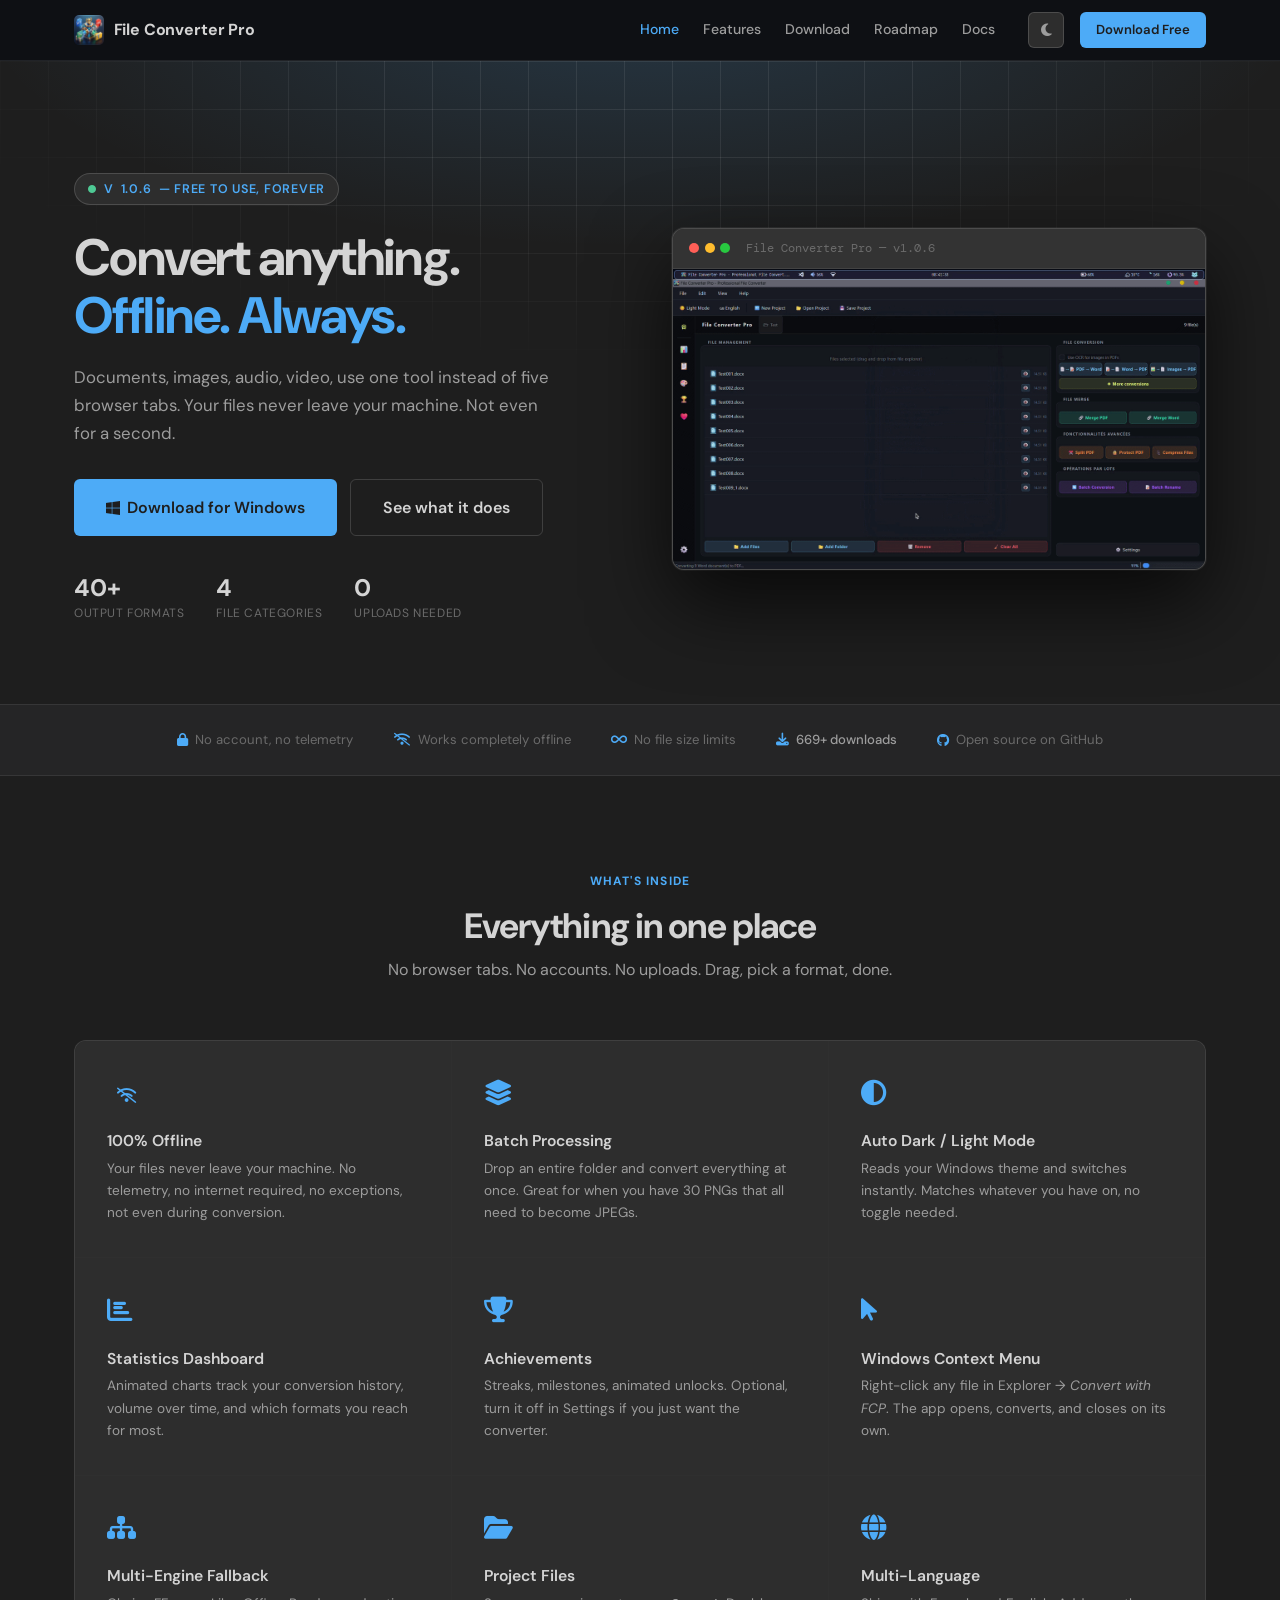
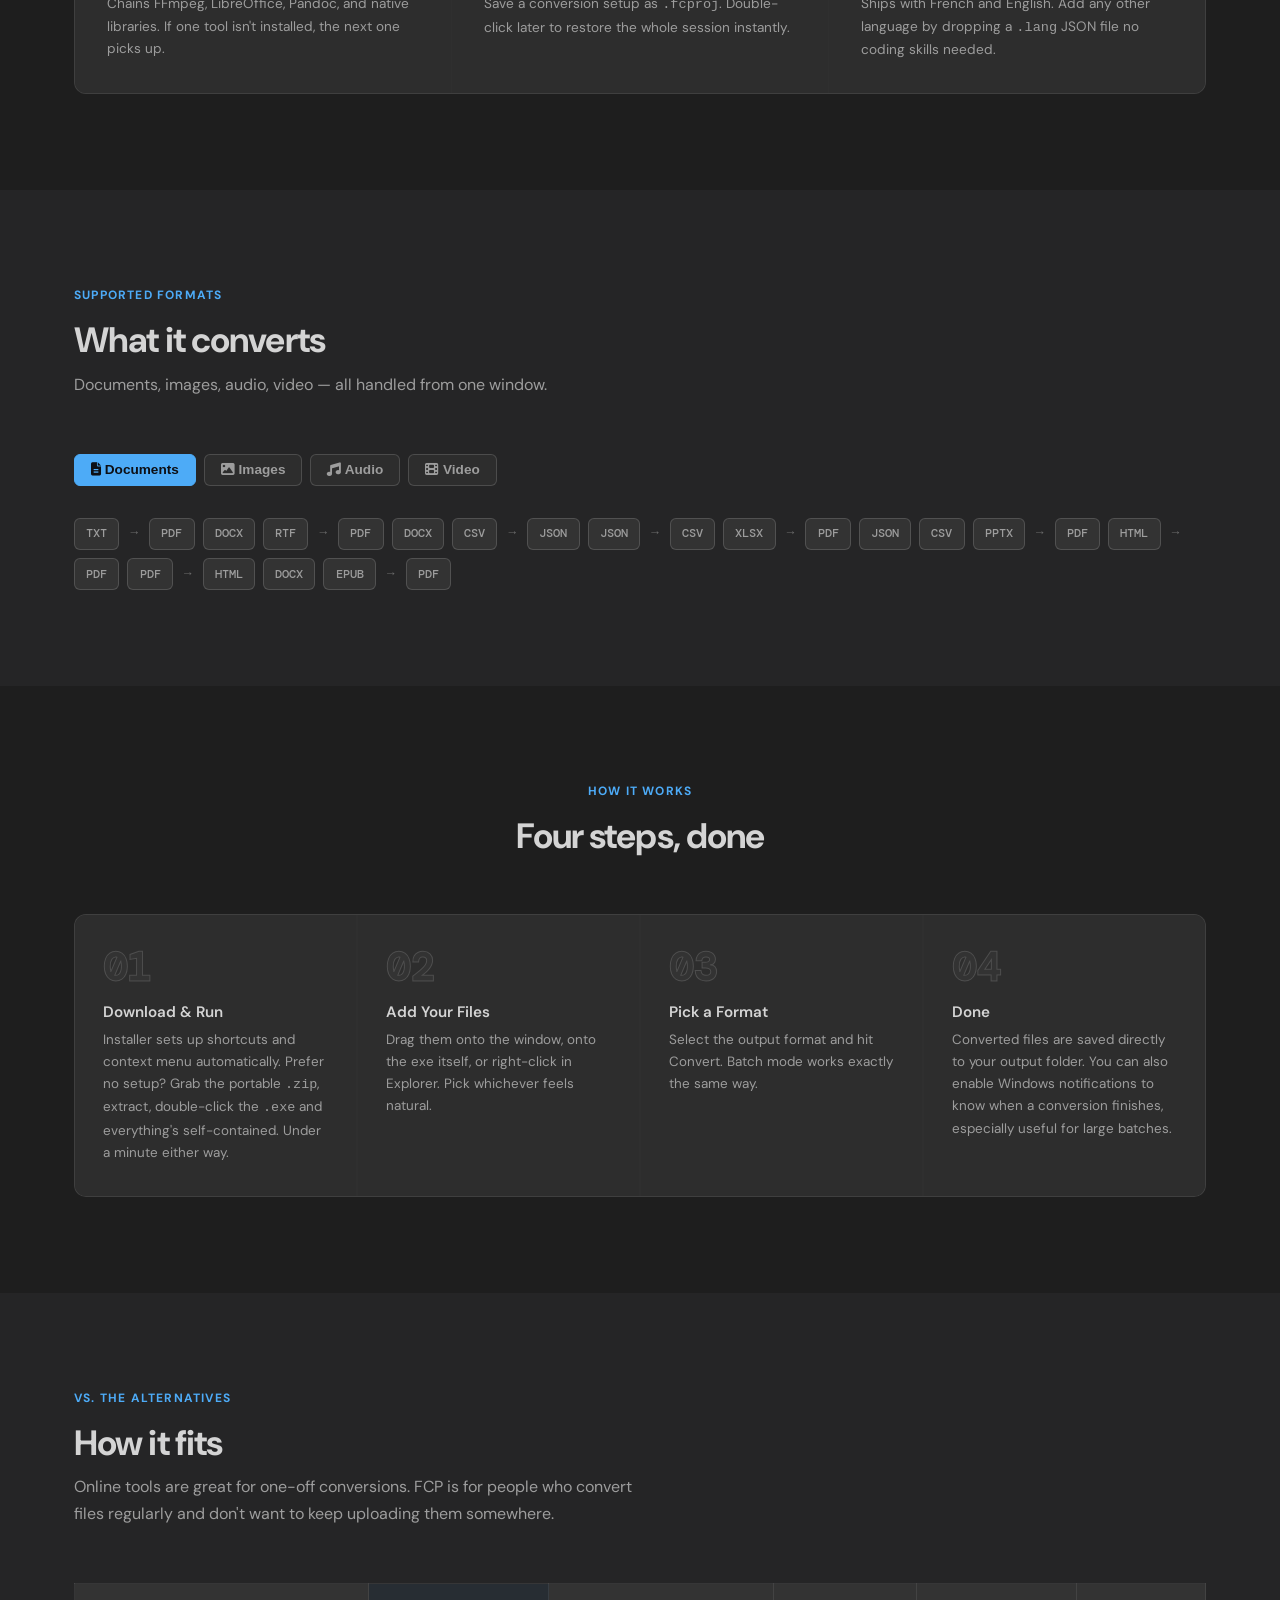
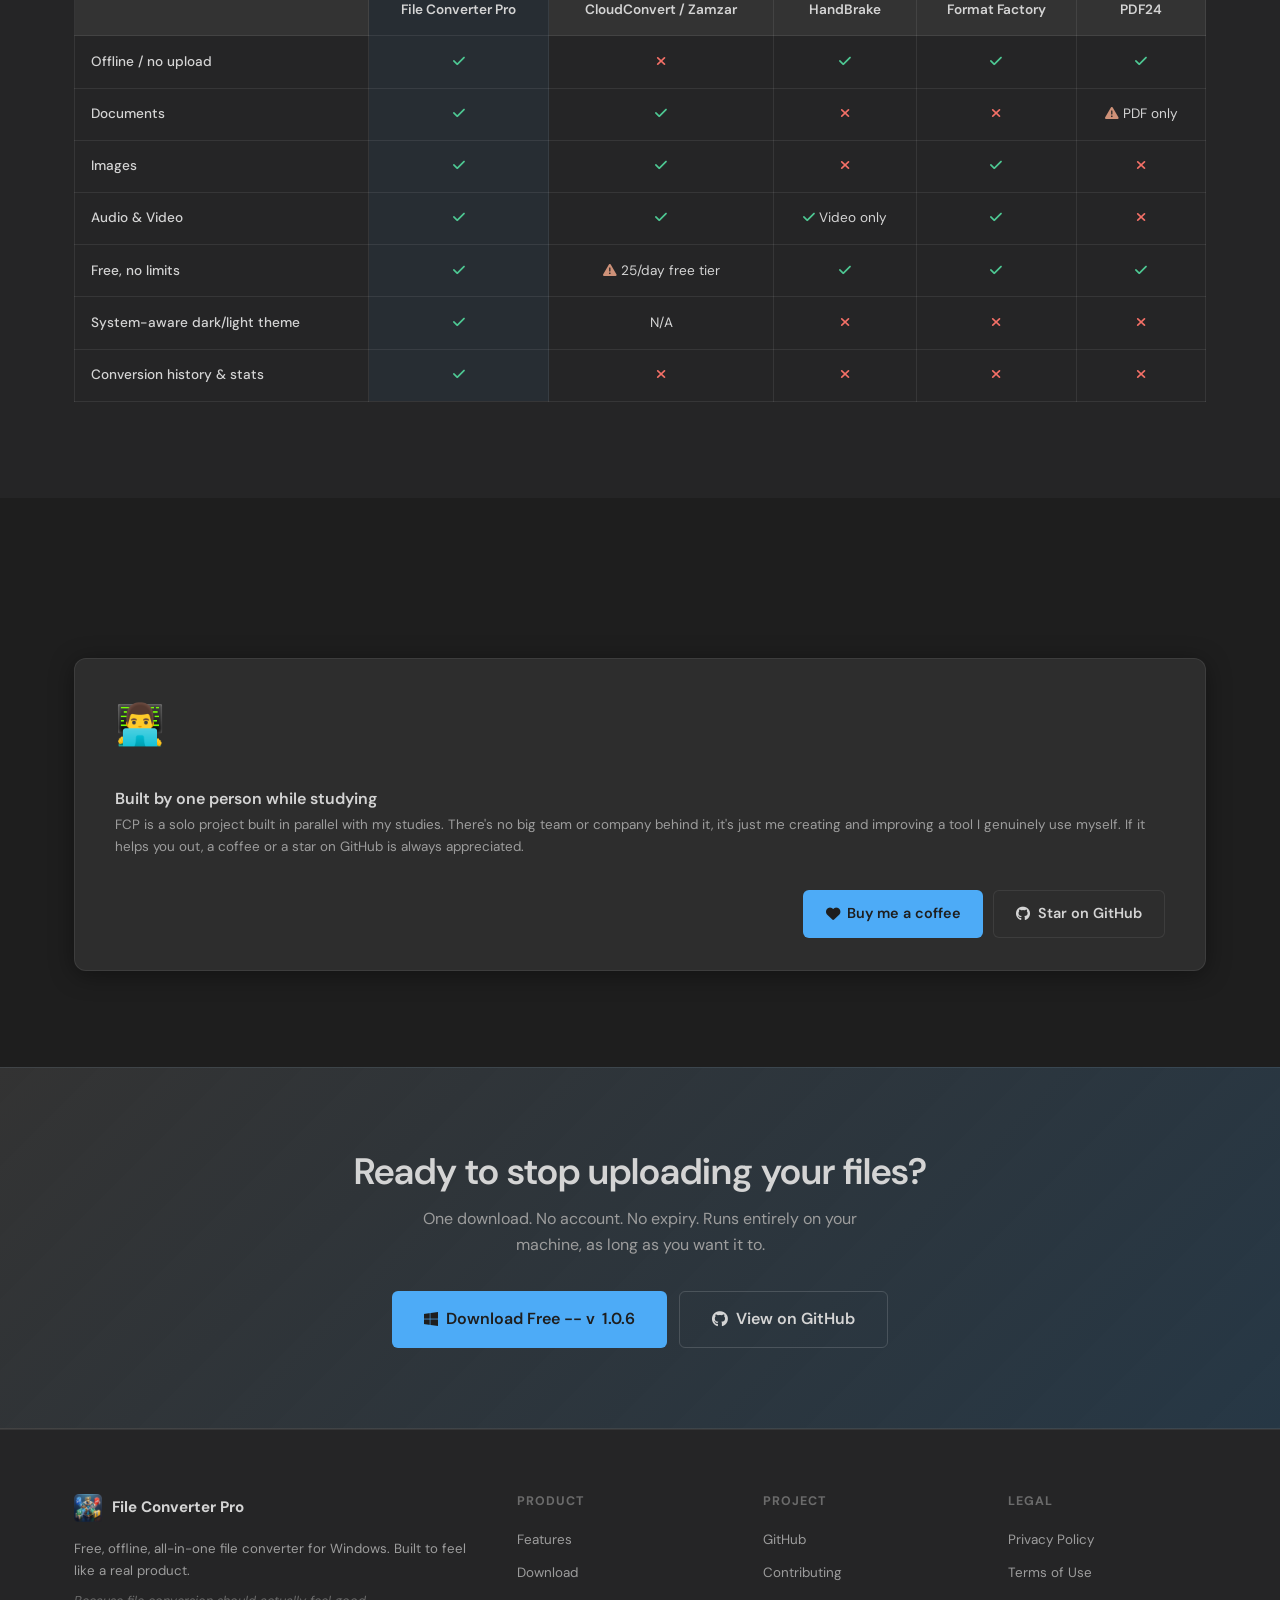
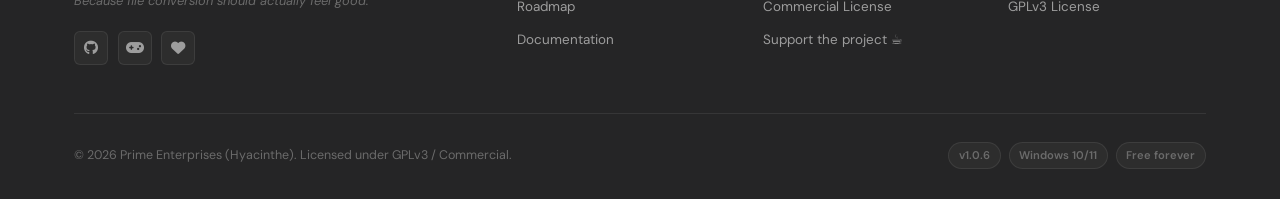
==== commit 6a434e31: "updated version to 1.0.6" ====
--- a/index.html
+++ b/index.html
@@ -112,7 +112,7 @@
           <div class="hero-text">
             <div class="hero-label fade-up fade-up-1">
               <i class="fas fa-circle" style="font-size:.5rem;color:var(--green)"></i>
-              v<span data-fcp="version">1.0.5</span> — Free to use, forever
+              v<span data-fcp="version">1.0.6</span> — Free to use, forever
             </div>
             <h1 class="hero-title fade-up fade-up-2">
               Convert anything.
@@ -151,7 +151,7 @@
                   <div class="dot dot-yellow"></div>
                   <div class="dot dot-green"></div>
                 </div>
-                <span class="screen-title">File Converter Pro — v<span data-fcp="version">1.0.5</span></span>
+                <span class="screen-title">File Converter Pro — v<span data-fcp="version">1.0.6</span></span>
               </div>
               <img src="images/preview.gif" alt="File Converter Pro in action" class="hero-img">
             </div>
@@ -425,7 +425,7 @@
         <p>One download. No account. No expiry. Runs entirely on your machine, as long as you want it to.</p>
         <div class="cta-actions">
           <a href="download.html" class="btn btn-primary btn-lg">
-            <i class="fab fa-windows"></i> Download Free -- v<span data-fcp="version">1.0.5</span>
+            <i class="fab fa-windows"></i> Download Free -- v<span data-fcp="version">1.0.6</span>
           </a>
           <a href="https://github.com/Hyacinthe-primus/File_Converter_Pro" class="btn btn-outline btn-lg" target="_blank" rel="noopener" data-fcp-href="githubUrl">
             <i class="fab fa-github"></i> View on GitHub
@@ -475,14 +475,14 @@
           <ul>
             <li><a href="legal/privacy_policy_en.html">Privacy Policy</a></li>
             <li><a href="legal/terms_conditions_en.html">Terms of Use</a></li>
-            <li><a href="https://github.com/Hyacinthe-primus/File_Converter_Pro/blob/main/LICENSE/LICENSE.txt" target="_blank" rel="noopener">GPLv3 License</a></li>
+            <li><a href="https://www.gnu.org/licenses/gpl-3.0.fr.html#license-text" target="_blank" rel="noopener">GPLv3 License</a></li>
           </ul>
         </div>
       </div>
       <div class="footer-bottom">
         <p>&copy; <span data-fcp-year></span> Prime Enterprises (Hyacinthe). Licensed under GPLv3 / Commercial.</p>
         <div class="footer-badges">
-          <span class="badge-pill">v<span data-fcp="version">1.0.5</span></span>
+          <span class="badge-pill">v<span data-fcp="version">1.0.6</span></span>
           <span class="badge-pill">Windows 10/11</span>
           <span class="badge-pill">Free forever</span>
         </div>
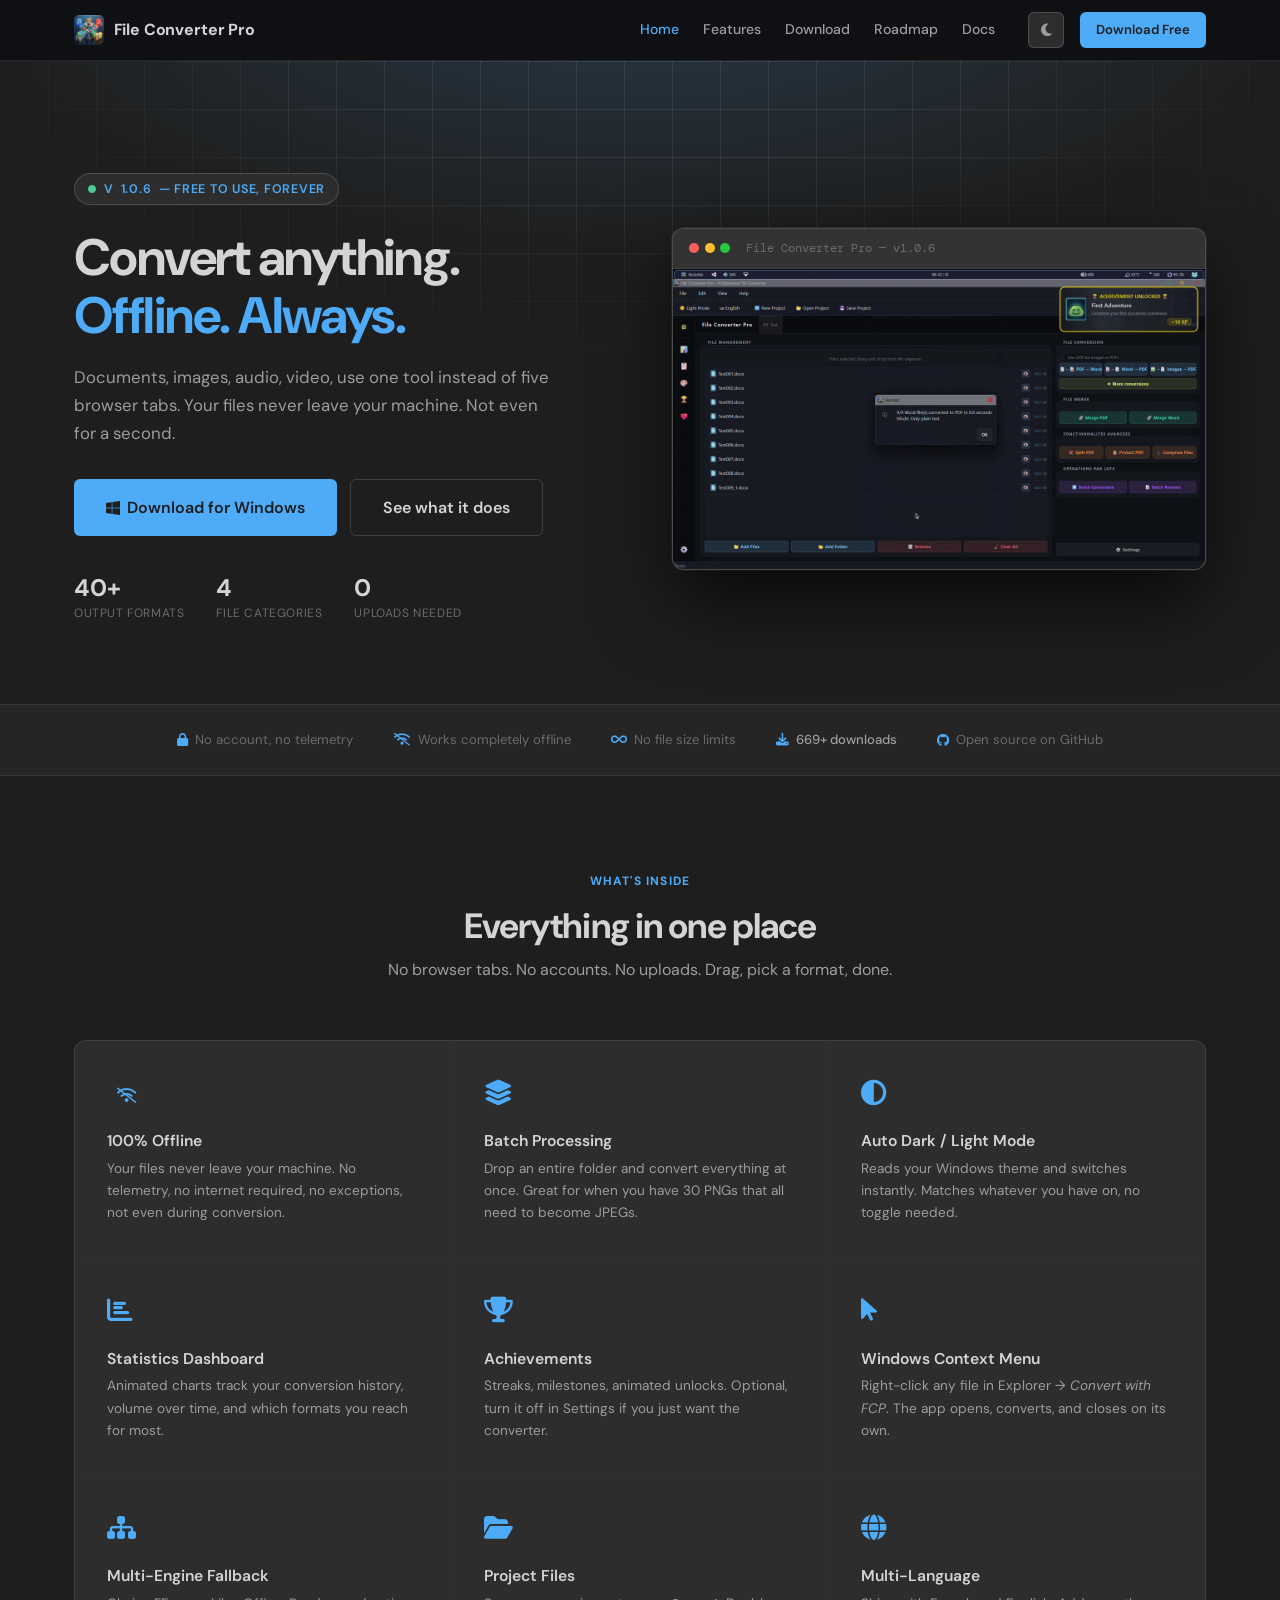
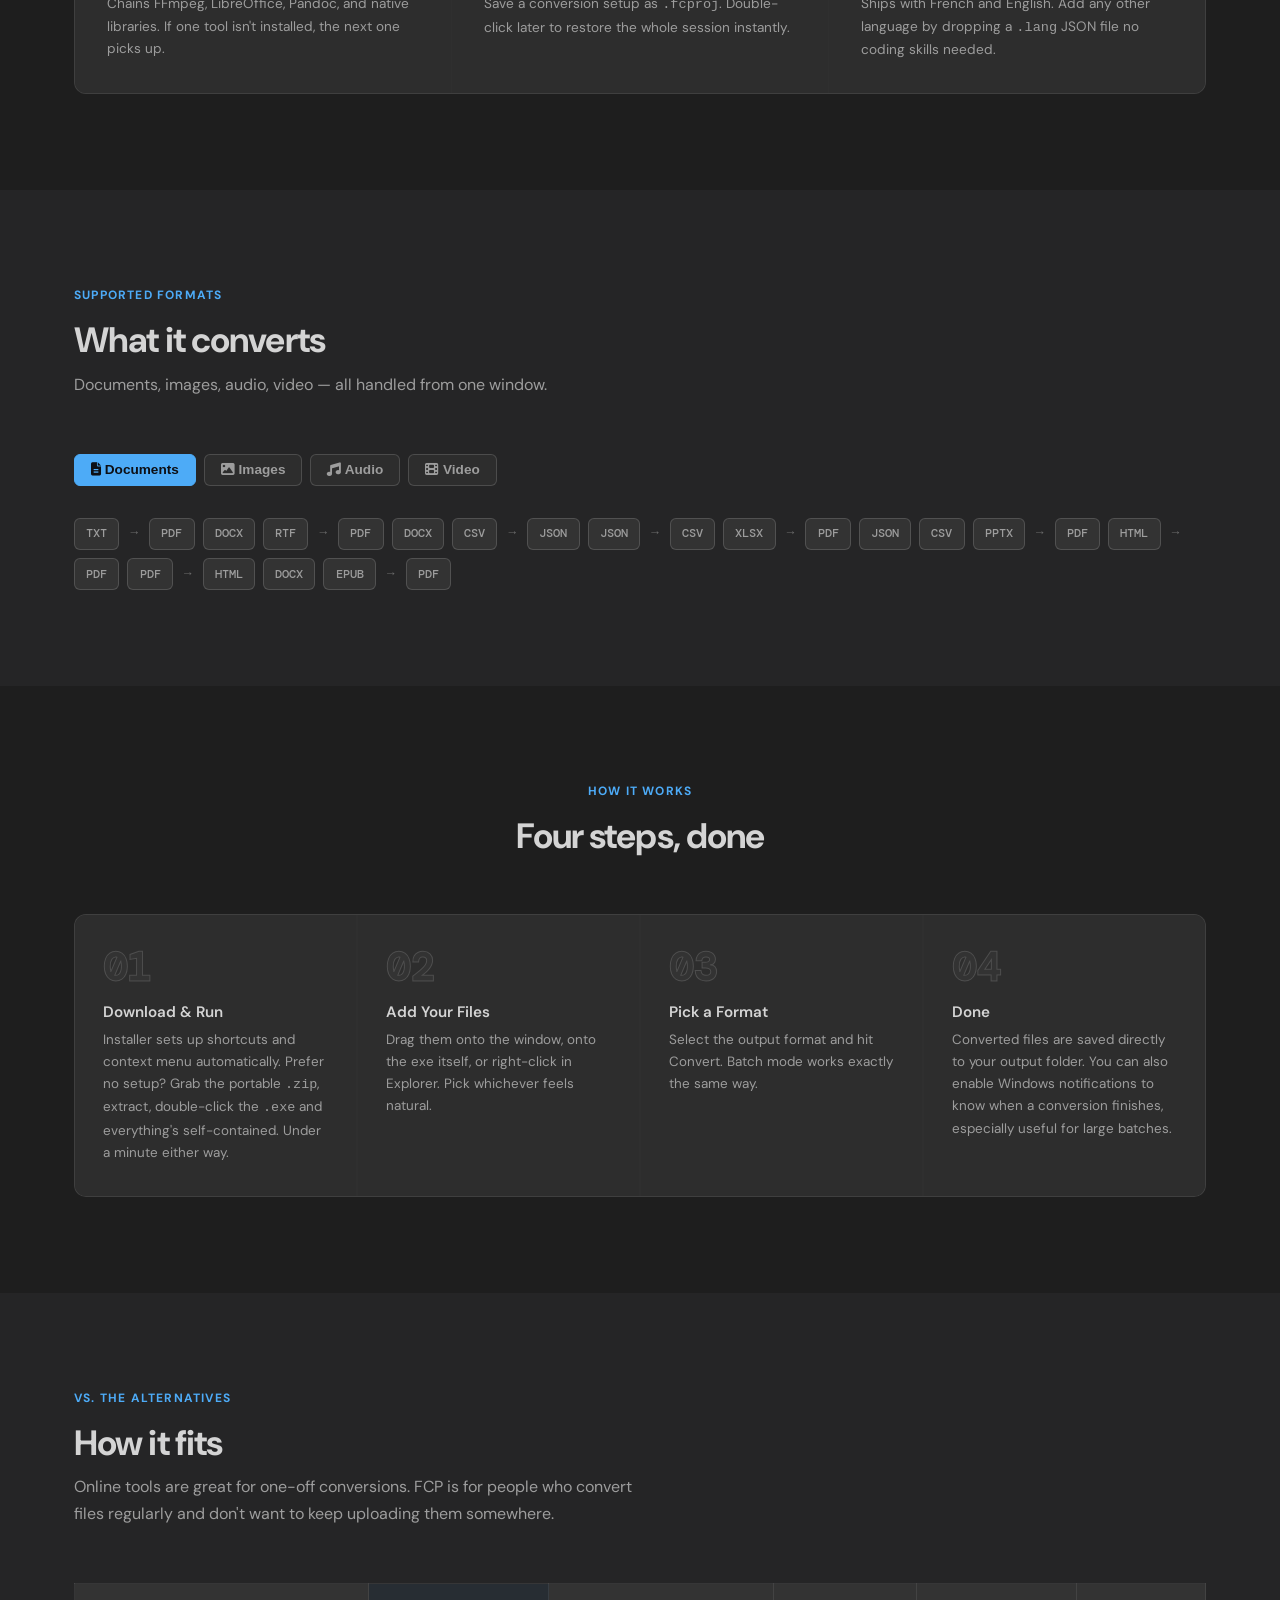
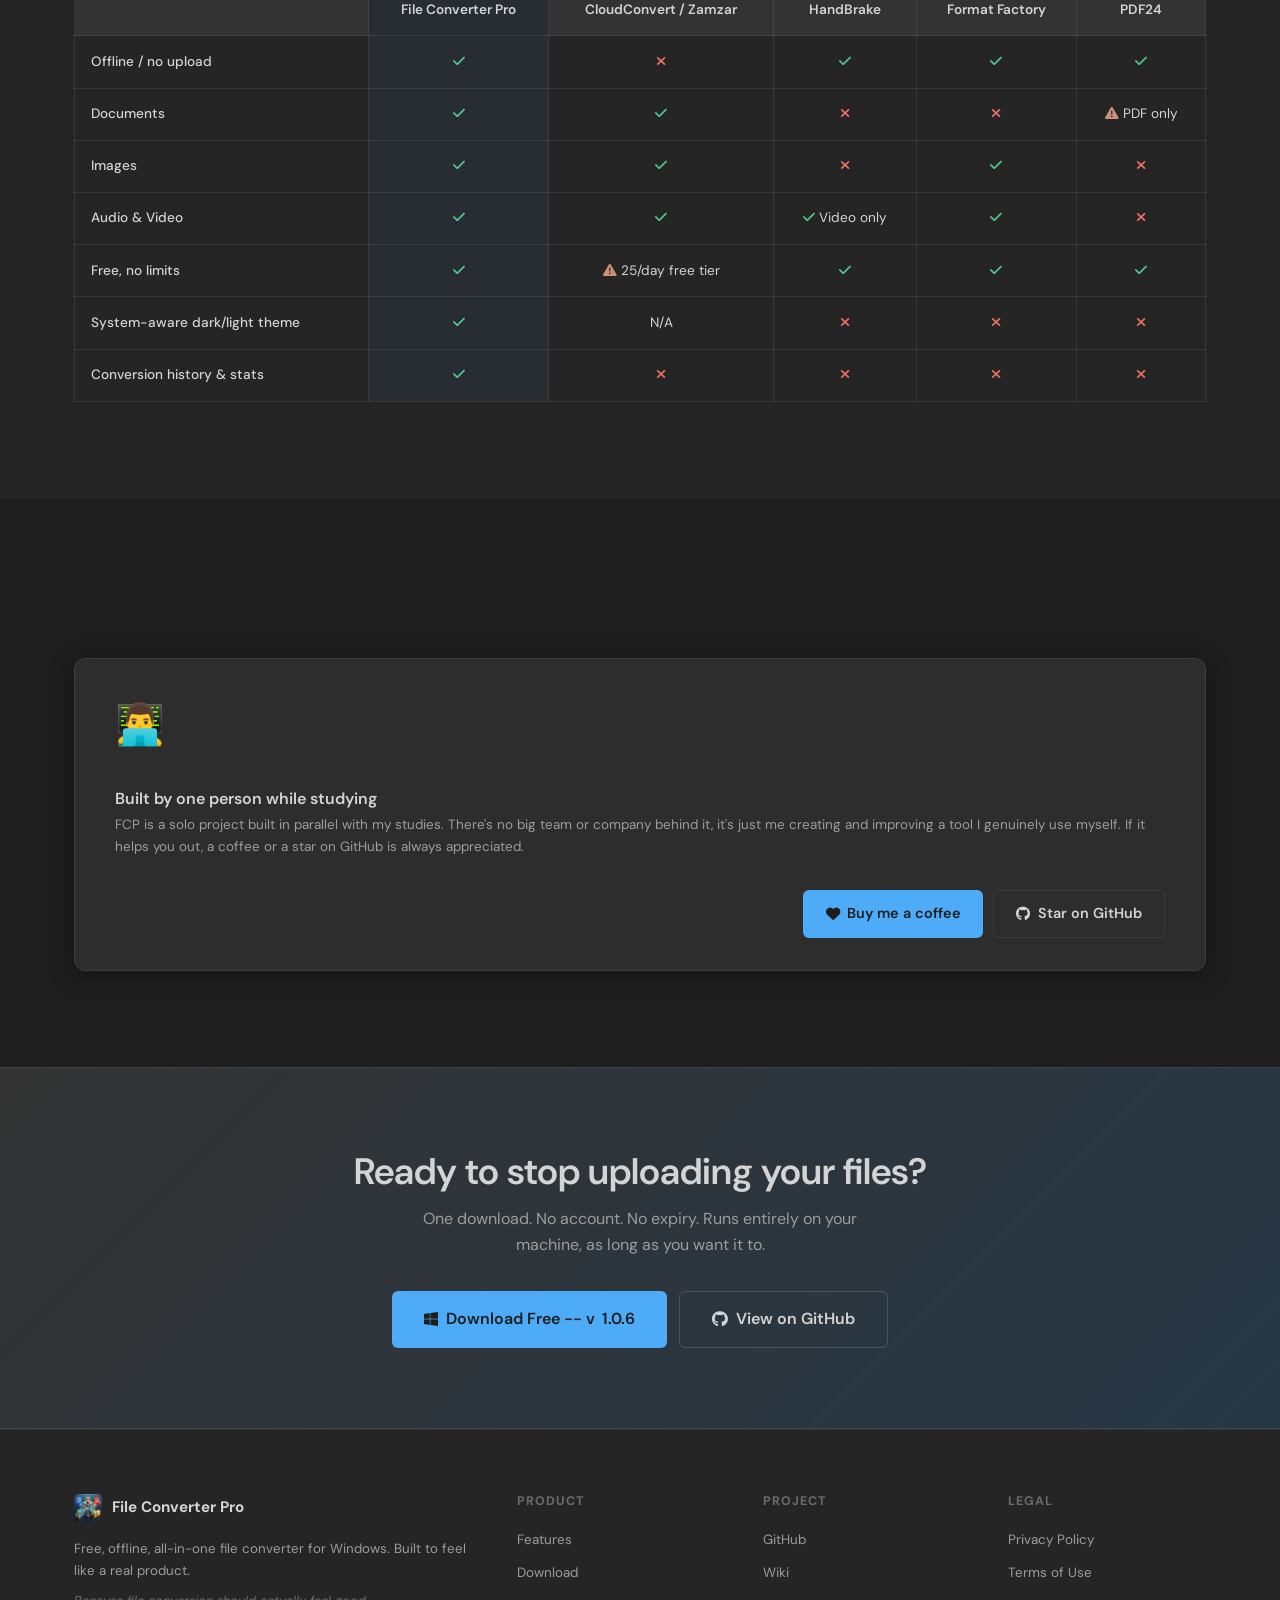
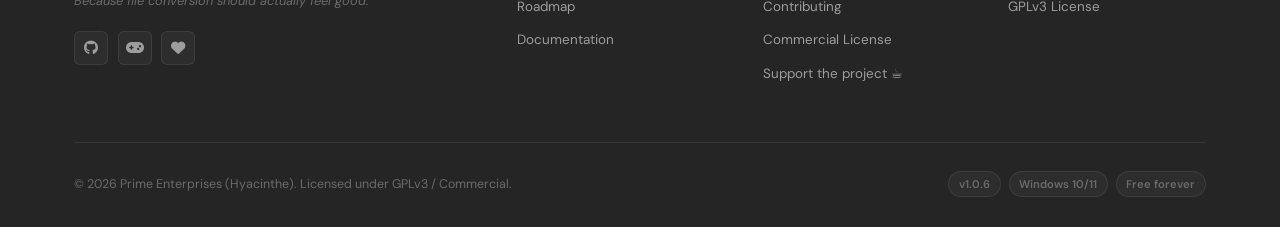
==== commit 2042a0cc: "Added wiki to footer" ====
--- a/index.html
+++ b/index.html
@@ -465,6 +465,7 @@
           <h4>Project</h4>
           <ul>
             <li><a href="https://github.com/Hyacinthe-primus/File_Converter_Pro" target="_blank" rel="noopener" data-fcp-href="githubUrl">GitHub</a></li>
+            <li><a href="https://github.com/Hyacinthe-primus/File_Converter_Pro/wiki" target="_blank" rel="noopener">Wiki</a></li>
             <li><a href="https://github.com/Hyacinthe-primus/File_Converter_Pro/blob/main/CONTRIBUTING.md" target="_blank" rel="noopener">Contributing</a></li>
             <li><a href="https://github.com/Hyacinthe-primus/File_Converter_Pro/blob/main/COMMERCIAL_LICENSE.md" target="_blank" rel="noopener">Commercial License</a></li>
             <li><a href="https://ko-fi.com/hyacinthe_primus/goal?g=0" target="_blank" rel="noopener" data-fcp-href="kofiUrl">Support the project ☕</a></li>
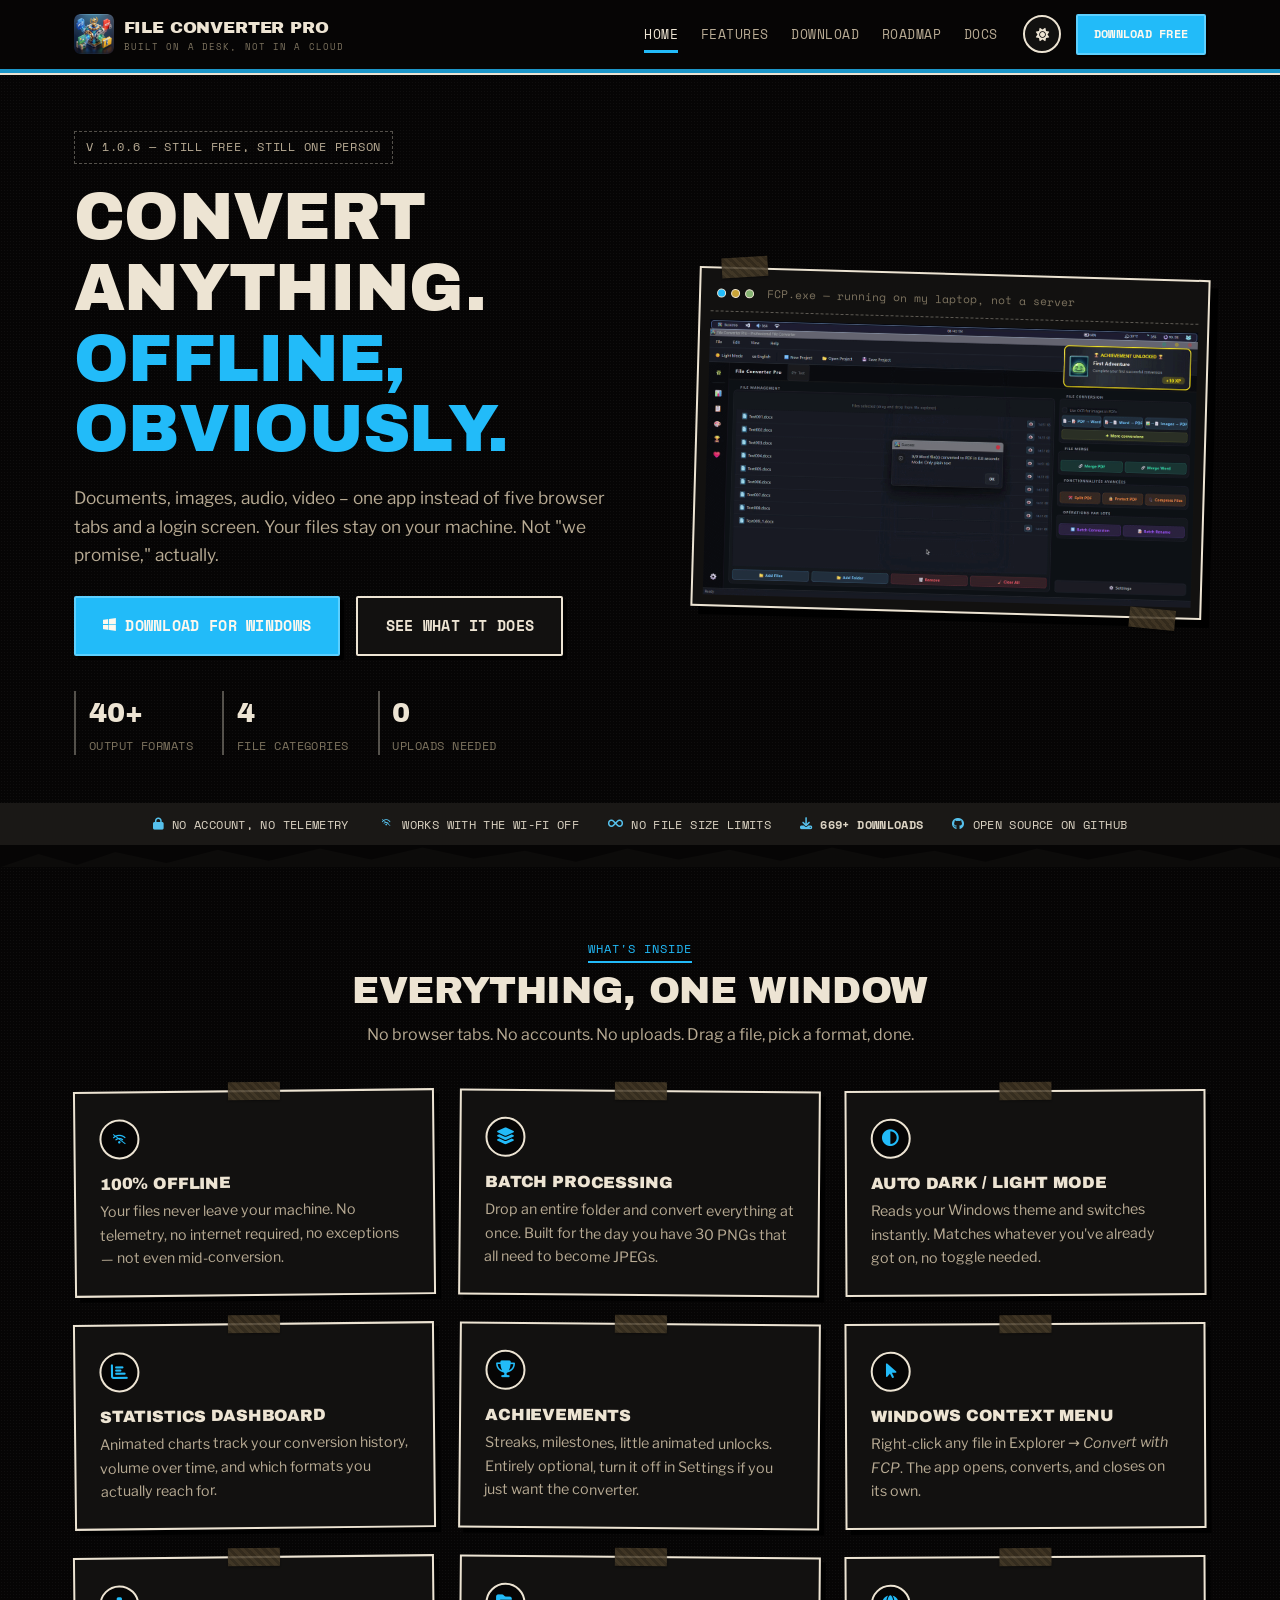
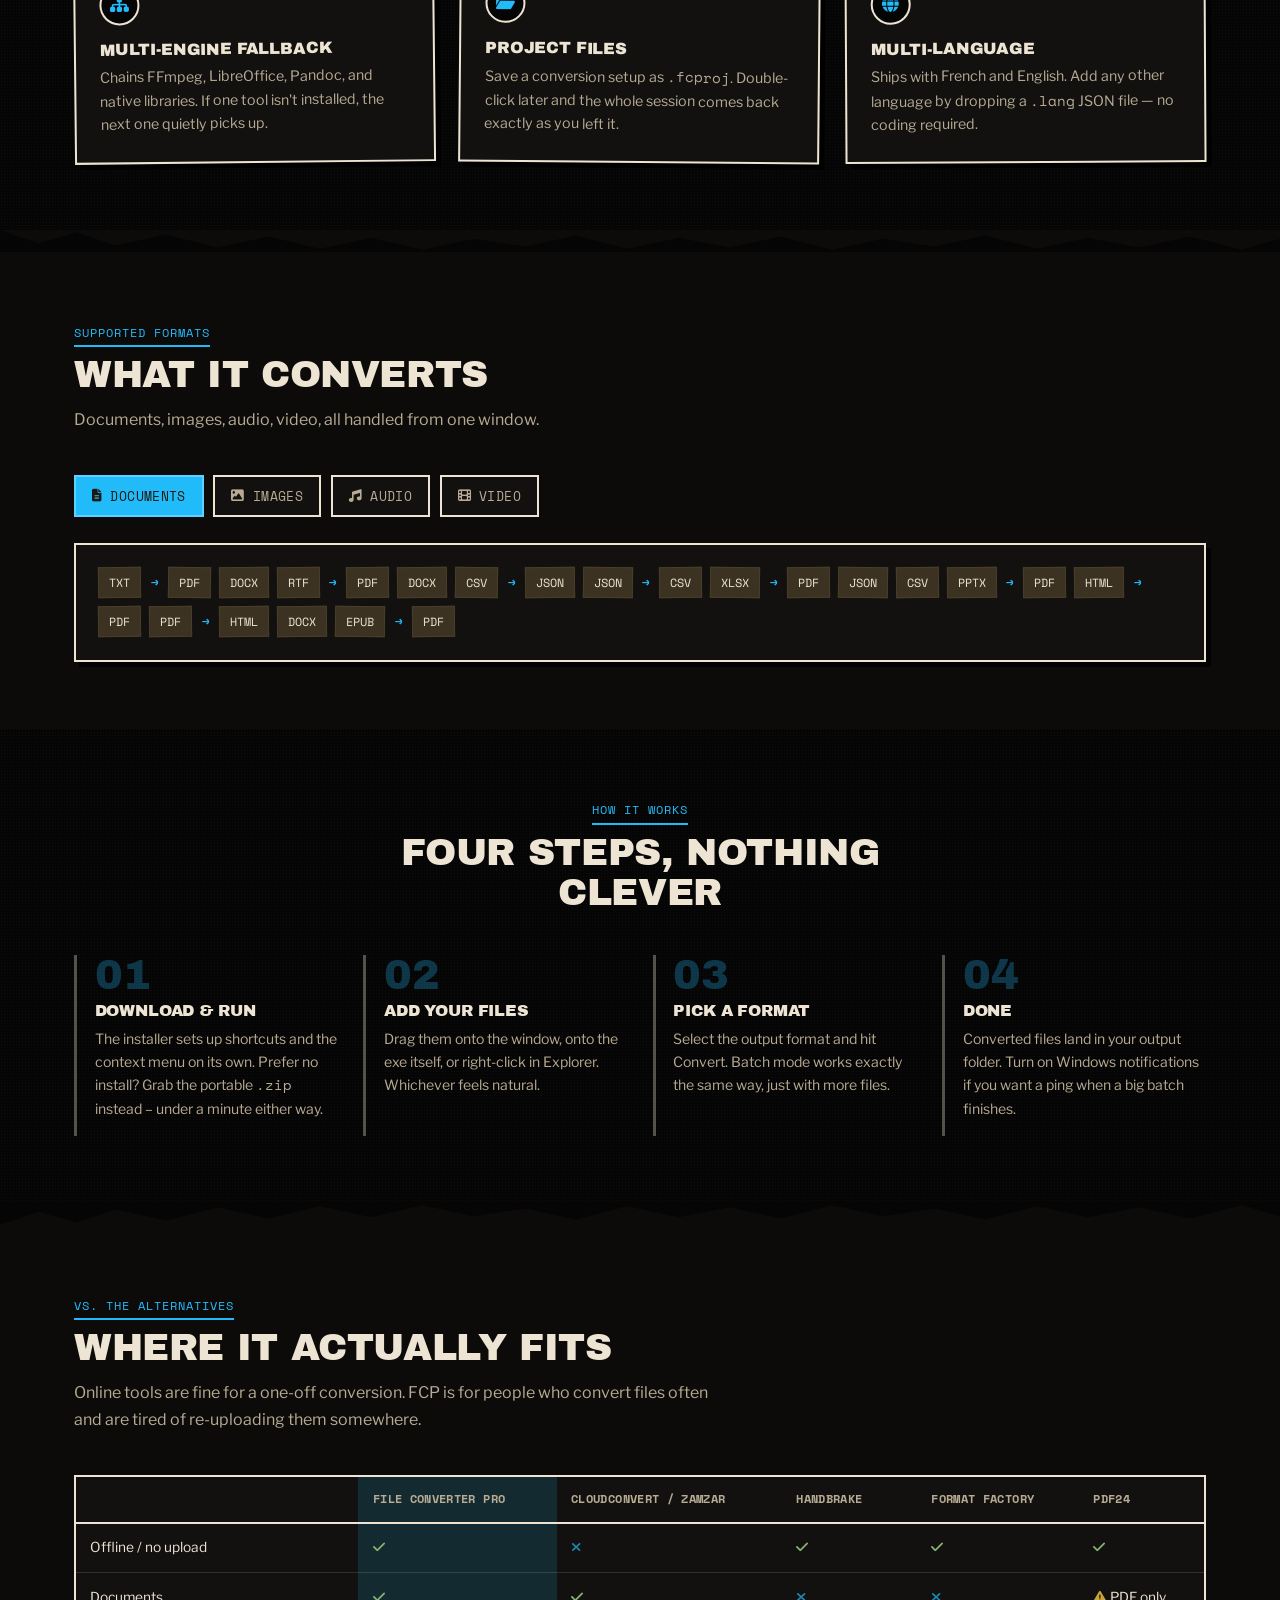
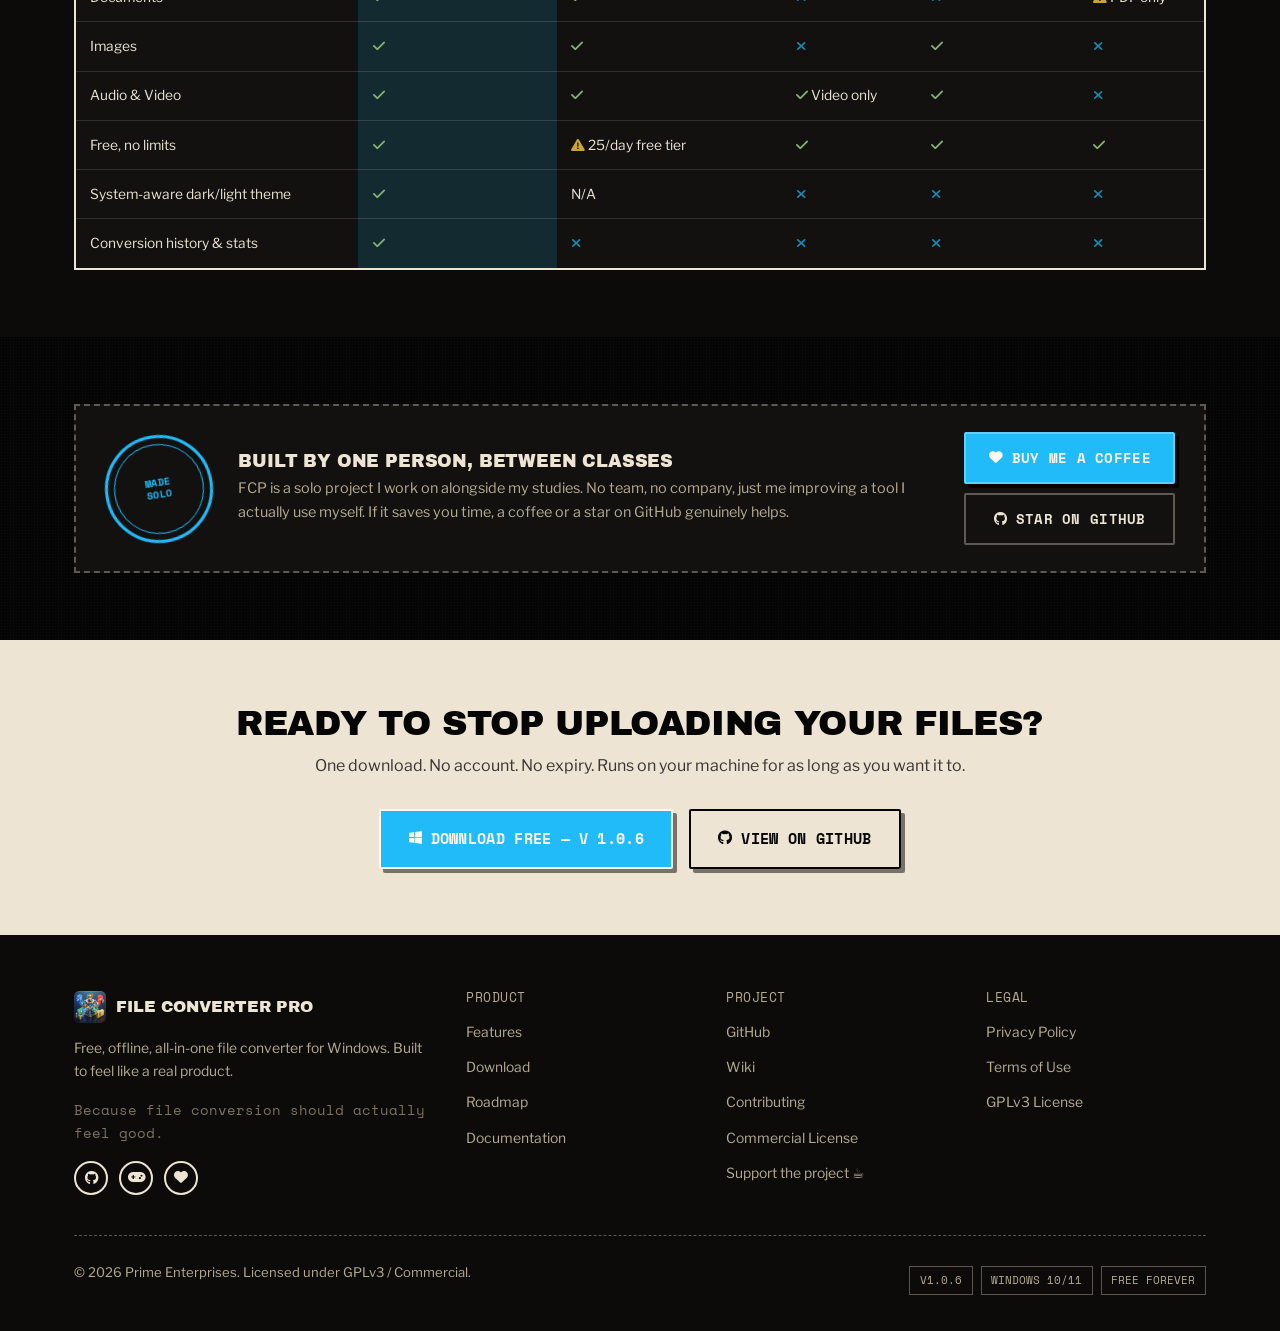
==== commit 6d682831: "Replace FC text logo with images/logo.png and set dark theme as default" ====
--- a/index.html
+++ b/index.html
@@ -25,7 +25,7 @@
   <!-- SEO -->
   <meta name="robots" content="index, follow" />
   <meta name="author" content="Hyacinthe Primus" />
-  <meta name="theme-color" content="#0f172a" />
+  <meta name="theme-color" content="#1b1712" />
 
   <!-- Structured Data -->
   <script type="application/ld+json">
@@ -37,35 +37,21 @@
     "description": "Free offline file converter for Windows. Convert documents, images, audio, and video — 100% offline, no uploads, no limits.",
     "applicationCategory": "UtilitiesApplication",
     "operatingSystem": "Windows 10, Windows 11",
-    "offers": {
-      "@type": "Offer",
-      "price": "0",
-      "priceCurrency": "USD"
-    },
+    "offers": { "@type": "Offer", "price": "0", "priceCurrency": "USD" },
     "featureList": [
-      "100% offline conversion",
-      "No file size limits",
-      "No uploads required",
-      "Document conversion (PDF, DOCX, TXT, etc.)",
-      "Image conversion (PNG, JPG, WebP, BMP, etc.)",
-      "Audio conversion (MP3, WAV, FLAC, etc.)",
-      "Video conversion (MP4, MKV, AVI, etc.)",
-      "Free forever"
+      "100% offline conversion", "No file size limits", "No uploads required",
+      "Document conversion (PDF, DOCX, TXT, etc.)", "Image conversion (PNG, JPG, WebP, BMP, etc.)",
+      "Audio conversion (MP3, WAV, FLAC, etc.)", "Video conversion (MP4, MKV, AVI, etc.)", "Free forever"
     ]
   }
   </script>
   <script type="application/ld+json">
-  {
-    "@context": "https://schema.org",
-    "@type": "WebSite",
-    "name": "File Converter Pro",
-    "url": "https://file-converter-pro.org/"
-  }
+  { "@context": "https://schema.org", "@type": "WebSite", "name": "File Converter Pro", "url": "https://file-converter-pro.org/" }
   </script>
 
   <link rel="icon" href="images/favicon.ico" type="image/x-icon">
   <link rel="stylesheet" href="https://cdnjs.cloudflare.com/ajax/libs/font-awesome/6.4.0/css/all.min.css">
-  <link href="https://fonts.googleapis.com/css2?family=DM+Sans:ital,opsz,wght@0,9..40,300;0,9..40,400;0,9..40,500;0,9..40,600;0,9..40,700;1,9..40,400&family=DM+Mono:wght@400;500&display=swap" rel="stylesheet">
+  <link href="https://fonts.googleapis.com/css2?family=Archivo+Black&family=Libre+Franklin:ital,wght@0,300;0,400;0,500;0,600;0,700;1,400&family=Space+Mono:wght@400;700&display=swap" rel="stylesheet">
   <link rel="stylesheet" href="css/style.css">
   <script>(function(){const t=localStorage.getItem('fcp-theme')||'dark';document.documentElement.setAttribute('data-theme',t);})();</script>
 </head>
@@ -77,8 +63,8 @@
       <div class="header-content">
         <div class="logo">
           <a href="index.html">
-            <img src="images/logo.png" alt="File Converter Pro" class="logo-img">
-            <span class="logo-text">File Converter Pro</span>
+            <img src="images/logo.png" alt="FC" class="logo-mark">
+            <span class="logo-text">File Converter Pro<em>built on a desk, not in a cloud</em></span>
           </a>
         </div>
         <button class="mobile-menu-toggle" aria-label="Toggle navigation" id="mobile-toggle">
@@ -110,17 +96,14 @@
       <div class="container">
         <div class="hero-content">
           <div class="hero-text">
-            <div class="hero-label fade-up fade-up-1">
-              <i class="fas fa-circle" style="font-size:.5rem;color:var(--green)"></i>
-              v<span data-fcp="version">1.0.6</span> — Free to use, forever
-            </div>
+            <div class="hero-label fade-up fade-up-1">v<span data-fcp="version">1.0.7</span> — still free, still one person</div>
             <h1 class="hero-title fade-up fade-up-2">
               Convert anything.
-              <span class="line-accent">Offline. Always.</span>
+              <span class="line-accent">Offline, obviously.</span>
             </h1>
             <p class="hero-subtitle fade-up fade-up-3">
-              Documents, images, audio, video, use one tool instead of five browser tabs.
-              Your files never leave your machine. Not even for a second.
+              Documents, images, audio, video – one app instead of five browser tabs and a login screen.
+              Your files stay on your machine. Not "we promise," actually.
             </p>
             <div class="hero-actions fade-up fade-up-4">
               <a href="download.html" class="btn btn-primary btn-lg">
@@ -151,7 +134,7 @@
                   <div class="dot dot-yellow"></div>
                   <div class="dot dot-green"></div>
                 </div>
-                <span class="screen-title">File Converter Pro — v<span data-fcp="version">1.0.6</span></span>
+                <span class="screen-title">FCP.exe — running on my laptop, not a server</span>
               </div>
               <img src="images/preview.gif" alt="File Converter Pro in action" class="hero-img">
             </div>
@@ -168,7 +151,7 @@
             <span class="fa-stack" style="font-size:.55em;vertical-align:middle;line-height:1.8em">
               <i class="fas fa-wifi fa-stack-1x"></i><i class="fas fa-slash fa-stack-1x"></i>
             </span>
-            <span>Works completely offline</span>
+            <span>Works with the Wi-Fi off</span>
           </div>
           <div class="trust-item"><i class="fas fa-infinity"></i> <span>No file size limits</span></div>
           <div class="trust-item"><i class="fas fa-download"></i> <strong><span id="dl-count">669</span>+ downloads</strong></div>
@@ -177,38 +160,40 @@
       </div>
     </div>
 
+    <div class="torn"></div>
+
     <section class="section">
       <div class="container">
         <div class="section-header center">
           <p class="section-label">What's inside</p>
-          <h2 class="section-title">Everything in one place</h2>
-          <p class="section-sub">No browser tabs. No accounts. No uploads. Drag, pick a format, done.</p>
+          <h2 class="section-title">Everything, one window</h2>
+          <p class="section-sub">No browser tabs. No accounts. No uploads. Drag a file, pick a format, done.</p>
         </div>
         <div class="features-grid">
           <div class="feature-card">
             <div class="feature-icon"><span class="fa-stack" style="font-size:.6em"><i class="fas fa-wifi fa-stack-1x"></i><i class="fas fa-slash fa-stack-1x"></i></span></div>
             <h3>100% Offline</h3>
-            <p>Your files never leave your machine. No telemetry, no internet required, no exceptions, not even during conversion.</p>
+            <p>Your files never leave your machine. No telemetry, no internet required, no exceptions — not even mid-conversion.</p>
           </div>
           <div class="feature-card">
             <div class="feature-icon"><i class="fas fa-layer-group"></i></div>
             <h3>Batch Processing</h3>
-            <p>Drop an entire folder and convert everything at once. Great for when you have 30 PNGs that all need to become JPEGs.</p>
+            <p>Drop an entire folder and convert everything at once. Built for the day you have 30 PNGs that all need to become JPEGs.</p>
           </div>
           <div class="feature-card">
             <div class="feature-icon"><i class="fas fa-adjust"></i></div>
             <h3>Auto Dark / Light Mode</h3>
-            <p>Reads your Windows theme and switches instantly. Matches whatever you have on, no toggle needed.</p>
+            <p>Reads your Windows theme and switches instantly. Matches whatever you've already got on, no toggle needed.</p>
           </div>
           <div class="feature-card">
             <div class="feature-icon"><i class="fas fa-chart-bar"></i></div>
             <h3>Statistics Dashboard</h3>
-            <p>Animated charts track your conversion history, volume over time, and which formats you reach for most.</p>
+            <p>Animated charts track your conversion history, volume over time, and which formats you actually reach for.</p>
           </div>
           <div class="feature-card">
             <div class="feature-icon"><i class="fas fa-trophy"></i></div>
             <h3>Achievements</h3>
-            <p>Streaks, milestones, animated unlocks. Optional, turn it off in Settings if you just want the converter.</p>
+            <p>Streaks, milestones, little animated unlocks. Entirely optional, turn it off in Settings if you just want the converter.</p>
           </div>
           <div class="feature-card">
             <div class="feature-icon"><i class="fas fa-mouse-pointer"></i></div>
@@ -218,28 +203,30 @@
           <div class="feature-card">
             <div class="feature-icon"><i class="fas fa-sitemap"></i></div>
             <h3>Multi-Engine Fallback</h3>
-            <p>Chains FFmpeg, LibreOffice, Pandoc, and native libraries. If one tool isn't installed, the next one picks up.</p>
+            <p>Chains FFmpeg, LibreOffice, Pandoc, and native libraries. If one tool isn't installed, the next one quietly picks up.</p>
           </div>
           <div class="feature-card">
             <div class="feature-icon"><i class="fas fa-folder-open"></i></div>
             <h3>Project Files</h3>
-            <p>Save a conversion setup as <code>.fcproj</code>. Double-click later to restore the whole session instantly.</p>
+            <p>Save a conversion setup as <code>.fcproj</code>. Double-click later and the whole session comes back exactly as you left it.</p>
           </div>
           <div class="feature-card">
             <div class="feature-icon"><i class="fas fa-globe"></i></div>
             <h3>Multi-Language</h3>
-            <p>Ships with French and English. Add any other language by dropping a <code>.lang</code> JSON file no coding skills needed.</p>
-          </div>
-        </div>
-      </div>
-    </section>
+            <p>Ships with French and English. Add any other language by dropping a <code>.lang</code> JSON file — no coding required.</p>
+          </div>
+        </div>
+      </div>
+    </section>
+
+    <div class="torn flip"></div>
 
     <section class="section section-alt formats-section">
       <div class="container">
         <div class="section-header">
           <p class="section-label">Supported formats</p>
           <h2 class="section-title">What it converts</h2>
-          <p class="section-sub">Documents, images, audio, video — all handled from one window.</p>
+          <p class="section-sub">Documents, images, audio, video, all handled from one window.</p>
         </div>
         <div class="formats-tabs">
           <button class="tab-btn active" data-tab="tab-docs"><i class="fas fa-file-alt"></i> Documents</button>
@@ -269,7 +256,7 @@
             <span class="format-tag">HEIC</span><span class="format-tag">PSD</span><span class="format-tag">DNG</span>
             <span class="format-tag">J2K</span>
           </div>
-          <p style="margin-top:.75rem;font-size:.83rem;">All conversions go through Pillow at maximum quality with EXIF metadata preserved.</p>
+          <p style="margin-top:.9rem;font-size:.85rem;">All conversions go through Pillow at maximum quality, EXIF metadata preserved.</p>
         </div>
         <div id="tab-audio" class="tab-content">
           <div class="formats-list">
@@ -277,7 +264,7 @@
             <span class="format-tag">MP3</span><span class="format-tag">WAV</span><span class="format-tag">AAC</span>
             <span class="format-tag">OGG</span><span class="format-tag">FLAC</span><span class="format-tag">M4A</span>
           </div>
-          <p style="margin-top:.75rem;font-size:.83rem;">Powered by FFmpeg. Requires FFmpeg to be installed on your machine — FCP detects it automatically.</p>
+          <p style="margin-top:.9rem;font-size:.85rem;">Powered by FFmpeg. Needs FFmpeg installed on your machine — FCP detects it automatically.</p>
         </div>
         <div id="tab-video" class="tab-content">
           <div class="formats-list">
@@ -285,7 +272,7 @@
             <span class="format-tag">MP4</span><span class="format-tag">WEBM</span><span class="format-tag">MOV</span>
             <span class="format-tag">MKV</span><span class="format-tag">AVI</span>
           </div>
-          <p style="margin-top:.75rem;font-size:.83rem;">Powered by FFmpeg. Requires FFmpeg to be installed on your machine — FCP detects it automatically.</p>
+          <p style="margin-top:.9rem;font-size:.85rem;">Powered by FFmpeg. Needs FFmpeg installed on your machine — FCP detects it automatically.</p>
         </div>
       </div>
     </section>
@@ -294,39 +281,41 @@
       <div class="container">
         <div class="section-header center">
           <p class="section-label">How it works</p>
-          <h2 class="section-title">Four steps, done</h2>
+          <h2 class="section-title">Four steps, nothing clever</h2>
         </div>
         <div class="steps-grid">
           <div class="step-card">
             <div class="step-num">01</div>
             <h3>Download &amp; Run</h3>
-            <p>Installer sets up shortcuts and context menu automatically. Prefer no setup? Grab the portable <code>.zip</code>, extract, double-click the <code>.exe</code> and everything's self-contained. Under a minute either way.</p>
+            <p>The installer sets up shortcuts and the context menu on its own. Prefer no install? Grab the portable <code>.zip</code> instead – under a minute either way.</p>
           </div>
           <div class="step-card">
             <div class="step-num">02</div>
             <h3>Add Your Files</h3>
-            <p>Drag them onto the window, onto the exe itself, or right-click in Explorer. Pick whichever feels natural.</p>
+            <p>Drag them onto the window, onto the exe itself, or right-click in Explorer. Whichever feels natural.</p>
           </div>
           <div class="step-card">
             <div class="step-num">03</div>
             <h3>Pick a Format</h3>
-            <p>Select the output format and hit Convert. Batch mode works exactly the same way.</p>
+            <p>Select the output format and hit Convert. Batch mode works exactly the same way, just with more files.</p>
           </div>
           <div class="step-card">
             <div class="step-num">04</div>
             <h3>Done</h3>
-            <p>Converted files are saved directly to your output folder. You can also enable Windows notifications to know when a conversion finishes, especially useful for large batches.</p>
-          </div>
-        </div>
-      </div>
-    </section>
+            <p>Converted files land in your output folder. Turn on Windows notifications if you want a ping when a big batch finishes.</p>
+          </div>
+        </div>
+      </div>
+    </section>
+
+    <div class="torn"></div>
 
     <section class="section section-alt">
       <div class="container">
         <div class="section-header">
-          <p class="section-label">vs. the alternatives</p>
-          <h2 class="section-title">How it fits</h2>
-          <p class="section-sub">Online tools are great for one-off conversions. FCP is for people who convert files regularly and don't want to keep uploading them somewhere.</p>
+          <p class="section-label">Vs. the alternatives</p>
+          <h2 class="section-title">Where it actually fits</h2>
+          <p class="section-sub">Online tools are fine for a one-off conversion. FCP is for people who convert files often and are tired of re-uploading them somewhere.</p>
         </div>
         <div class="compare-table-wrap">
           <table class="compare-table">
@@ -406,10 +395,10 @@
     <section class="section">
       <div class="container">
         <div class="solo-strip">
-          <div class="solo-strip-icon">👨‍💻</div>
+          <div class="stamp"><span>Made<br>solo</span></div>
           <div>
-            <h3>Built by one person while studying</h3>
-            <p>FCP is a solo project built in parallel with my studies. There's no big team or company behind it, it's just me creating and improving a tool I genuinely use myself. If it helps you out, a coffee or a star on GitHub is always appreciated.</p>
+            <h3>Built by one person, between classes</h3>
+            <p>FCP is a solo project I work on alongside my studies. No team, no company, just me improving a tool I actually use myself. If it saves you time, a coffee or a star on GitHub genuinely helps.</p>
           </div>
           <div class="solo-strip-actions">
             <a href="https://ko-fi.com/hyacinthe_primus/goal?g=0" class="btn btn-primary" target="_blank" rel="noopener" data-fcp-href="kofiUrl"><i class="fas fa-heart"></i> Buy me a coffee</a>
@@ -422,10 +411,10 @@
     <section class="cta-band">
       <div class="container">
         <h2>Ready to stop uploading your files?</h2>
-        <p>One download. No account. No expiry. Runs entirely on your machine, as long as you want it to.</p>
+        <p>One download. No account. No expiry. Runs on your machine for as long as you want it to.</p>
         <div class="cta-actions">
           <a href="download.html" class="btn btn-primary btn-lg">
-            <i class="fab fa-windows"></i> Download Free -- v<span data-fcp="version">1.0.6</span>
+            <i class="fab fa-windows"></i> Download Free — v<span data-fcp="version">1.0.7</span>
           </a>
           <a href="https://github.com/Hyacinthe-primus/File_Converter_Pro" class="btn btn-outline btn-lg" target="_blank" rel="noopener" data-fcp-href="githubUrl">
             <i class="fab fa-github"></i> View on GitHub
@@ -441,11 +430,11 @@
       <div class="footer-grid">
         <div class="footer-col footer-brand">
           <div class="footer-logo">
-            <img src="images/logo.png" alt="File Converter Pro" class="footer-logo-img">
+            <img src="images/logo.png" alt="FC" class="logo-mark" style="height:32px;">
             <span>File Converter Pro</span>
           </div>
           <p>Free, offline, all-in-one file converter for Windows. Built to feel like a real product.</p>
-          <p class="footer-tagline"><em>Because file conversion should actually feel good.</em></p>
+          <p class="footer-tagline">Because file conversion should actually feel good.</p>
           <div class="footer-social">
             <a href="https://github.com/Hyacinthe-primus/File_Converter_Pro" aria-label="GitHub" target="_blank" rel="noopener" data-fcp-href="githubUrl"><i class="fab fa-github"></i></a>
             <a href="https://hyacinthe-primus.itch.io/file-converter-pro" aria-label="itch.io" target="_blank" rel="noopener" data-fcp-href="itchioUrl"><i class="fas fa-gamepad"></i></a>
@@ -481,9 +470,9 @@
         </div>
       </div>
       <div class="footer-bottom">
-        <p>&copy; <span data-fcp-year></span> Prime Enterprises (Hyacinthe). Licensed under GPLv3 / Commercial.</p>
+        <p>&copy; <span data-fcp-year></span> Prime Enterprises. Licensed under GPLv3 / Commercial.</p>
         <div class="footer-badges">
-          <span class="badge-pill">v<span data-fcp="version">1.0.6</span></span>
+          <span class="badge-pill">v<span data-fcp="version">1.0.7</span></span>
           <span class="badge-pill">Windows 10/11</span>
           <span class="badge-pill">Free forever</span>
         </div>
@@ -496,4 +485,4 @@
   <script src="js/config.js"></script>
   <script src="js/script.js"></script>
 </body>
-</html>+</html>
--- a/css/style.css
+++ b/css/style.css
@@ -1,495 +1,539 @@
-/* Dark theme (default) */
+/* 
+   File Converter Pro, a "Desk Notes" theme; yeah that's all*/
+
+/* Tokens */
 :root,
+[data-theme="light"] {
+  --paper:        #f3ede0;
+  --paper-2:      #e9dfc8;
+  --card:         #faf6ec;
+  --card-2:       #f3ecd9;
+  --ink:          #201c16;
+  --ink-soft:     #5c5344;
+  --ink-faint:    #8c8171;
+  --line:         rgba(32,28,22,0.16);
+  --line-strong:  rgba(32,28,22,0.42);
+  --marker:       #0f7fb8;
+  --marker-2:     #0a6690;
+  --marker-tint:  rgba(15,127,184,0.12);
+  --tape:         #d9caa0;
+  --tape-2:       #cbb98a;
+  --moss:         #46613c;
+  --moss-tint:    rgba(70,97,60,0.12);
+  --pencil:       #2c5478;
+  --pencil-tint:  rgba(44,84,120,0.10);
+  --sticky:       #e8c95e;
+  --shadow-hard:  rgba(32,28,22,0.9);
+  --shadow-soft:  rgba(32,28,22,0.16);
+
+  --font-display: 'Archivo Black', 'Arial Black', sans-serif;
+  --font-body:    'Libre Franklin', system-ui, sans-serif;
+  --font-mono:    'Space Mono', 'Courier New', monospace;
+}
+
 [data-theme="dark"] {
-    --bg:          #1e1e1e;
-    --bg-2:        #252526;
-    --bg-card:     #2d2d2d;
-    --bg-card-2:   #333333;
-    --border:      rgba(255,255,255,0.08);
-    --border-2:    rgba(255,255,255,0.15);
-    --text:        #d4d4d4;
-    --text-muted:  #9d9d9d;
-    --text-dim:    #6b6b6b;
-    --accent:      #4dabf7;
-    --accent-2:    #74c0fc;
-    --accent-glow: rgba(77,171,247,0.18);
-    --green:       #4ec994;
-    --orange:      #ce9178;
-    --red:         #f47067;
-    --shadow-card: 0 4px 24px rgba(0,0,0,0.4);
-    --shadow-hero: 0 32px 80px rgba(0,0,0,0.7), 0 0 0 1px var(--border);
-    --radius:      6px;
-    --radius-lg:   12px;
-    --transition:  0.22s ease;
-    --font-body:   'DM Sans', system-ui, sans-serif;
-    --font-mono:   'DM Mono', 'Fira Code', monospace;
-}
-
-/* Light theme */
-[data-theme="light"] {
-    --bg:          #ffffff;
-    --bg-2:        #f3f6fb;
-    --bg-card:     #ffffff;
-    --bg-card-2:   #e8f0fb;
-    --border:      rgba(26,127,212,0.12);
-    --border-2:    rgba(26,127,212,0.22);
-    --text:        #0f1117;
-    --text-muted:  #3b4a63;
-    --text-dim:    #8494ae;
-    --accent:      #1a7fd4;
-    --accent-2:    #3a9ff5;
-    --accent-glow: rgba(26,127,212,0.16);
-    --green:       #1a7a3c;
-    --orange:      #a85c00;
-    --red:         #b83232;
-    --shadow-card: 0 1px 3px rgba(26,127,212,0.07), 0 4px 16px rgba(26,127,212,0.06);
-    --shadow-hero: 0 32px 80px rgba(26,127,212,0.10), 0 0 0 1px var(--border);
-    --radius:      6px;
-    --radius-lg:   12px;
-    --transition:  0.22s ease;
-    --font-body:   'DM Sans', system-ui, sans-serif;
-    --font-mono:   'DM Mono', 'Fira Code', monospace;
-}
-
+  --paper:        #060505;
+  --paper-2:      #0c0b0a;
+  --card:         #121110;
+  --card-2:       #1a1816;
+  --ink:          #ede4d3;
+  --ink-soft:     #b8ab94;
+  --ink-faint:    #7d735f;
+  --line:         rgba(237,228,211,0.14);
+  --line-strong:  rgba(237,228,211,0.34);
+  --marker:       #22bbf9;
+  --marker-2:     #5cd0ff;
+  --marker-tint:  rgba(34,187,249,0.14);
+  --tape:         #3c3222;
+  --tape-2:       #4a3e2a;
+  --moss:         #86b473;
+  --moss-tint:    rgba(134,180,115,0.14);
+  --pencil:       #75a8d6;
+  --pencil-tint:  rgba(117,168,214,0.12);
+  --sticky:       #caa438;
+  --shadow-hard:  rgba(0,0,0,0.85);
+  --shadow-soft:  rgba(0,0,0,0.4);
+}
+
+/* Reset */
 *, *::before, *::after { box-sizing: border-box; margin: 0; padding: 0; }
 html { scroll-behavior: smooth; font-size: 16px; }
 body {
-    font-family: var(--font-body);
-    background: var(--bg);
-    color: var(--text);
-    line-height: 1.65;
-    -webkit-font-smoothing: antialiased;
-    transition: background 0.3s ease, color 0.3s ease;
-}
-a { color: var(--accent); text-decoration: none; transition: color var(--transition); }
-a:hover { color: var(--accent-2); }
+  font-family: var(--font-body);
+  background: var(--paper);
+  background-image:
+    radial-gradient(rgba(0,0,0,0.05) 1px, transparent 1px);
+  background-size: 3px 3px;
+  color: var(--ink);
+  line-height: 1.65;
+  -webkit-font-smoothing: antialiased;
+  transition: background 0.25s ease, color 0.25s ease;
+}
+[data-theme="dark"] body { background-image: radial-gradient(rgba(255,255,255,0.035) 1px, transparent 1px); }
+
+a { color: var(--pencil); text-decoration: underline; text-decoration-color: var(--line-strong); text-underline-offset: 3px; transition: color .15s ease, text-decoration-color .15s ease; }
+a:hover { color: var(--marker); text-decoration-color: var(--marker); }
 img { max-width: 100%; height: auto; display: block; }
 ul { list-style: none; }
-p { margin-bottom: 1rem; color: var(--text-muted); }
-h1,h2,h3,h4,h5,h6 { color: var(--text); font-weight: 600; line-height: 1.25; }
+p { margin-bottom: 1rem; color: var(--ink-soft); }
+code, .mono { font-family: var(--font-mono); }
+h1,h2,h3,h4,h5,h6 { color: var(--ink); font-family: var(--font-display); font-weight: 400; line-height: 1.08; letter-spacing: -0.01em; text-transform: uppercase; }
+
+::selection { background: var(--marker); color: #fdf8ee; }
 
 .container { width: 100%; max-width: 1180px; margin: 0 auto; padding: 0 1.5rem; }
 .text-center { text-align: center; }
-.text-accent { color: var(--accent); }
+.text-accent { color: var(--marker); }
 
 .skip-link {
-    position: absolute; top: -60px; left: 0;
-    background: var(--accent); color: #000; padding: .5rem 1rem;
-    z-index: 9999; border-radius: 0 0 var(--radius) 0;
-    transition: top var(--transition);
+  position: absolute; top: -60px; left: 0;
+  background: var(--marker); color: #fdf8ee; padding: .5rem 1rem;
+  z-index: 9999; font-family: var(--font-mono); font-size: .85rem;
+  transition: top .2s ease;
 }
 .skip-link:focus { top: 0; }
 
+:focus-visible { outline: 2px dashed var(--marker); outline-offset: 3px; }
+
+@media (prefers-reduced-motion: reduce) {
+  *, *::before, *::after { animation-duration: 0.001ms !important; animation-iteration-count: 1 !important; transition-duration: 0.001ms !important; scroll-behavior: auto !important; }
+}
+
+/* Torn-paper divider (the site's signature seam) */
+.torn {
+  position: relative;
+  height: 22px;
+  background: var(--paper);
+}
+.torn::before {
+  content: "";
+  position: absolute; inset: 0;
+  background: var(--paper-2);
+  clip-path: polygon(
+    0% 100%, 3% 40%, 6% 90%, 9% 30%, 13% 80%, 17% 20%, 21% 70%, 25% 15%,
+    29% 65%, 33% 10%, 37% 60%, 41% 25%, 45% 75%, 49% 15%, 53% 65%, 57% 20%,
+    61% 70%, 65% 10%, 69% 60%, 73% 25%, 77% 75%, 81% 15%, 85% 65%, 89% 20%,
+    93% 70%, 97% 10%, 100% 60%, 100% 100%
+  );
+}
+.torn.flip::before { transform: scaleY(-1); }
+.section-alt + .torn { background: var(--paper-2); }
+.section-alt + .torn::before { background: var(--paper); }
+
+/* Tape + stamp signature bits */
+.tape {
+  position: absolute;
+  width: 64px; height: 24px;
+  background: repeating-linear-gradient(45deg, var(--tape), var(--tape) 3px, var(--tape-2) 3px, var(--tape-2) 6px);
+  opacity: .85;
+  box-shadow: 0 1px 2px var(--shadow-soft);
+}
+
+.stamp {
+  display: inline-flex; align-items: center; justify-content: center;
+  width: 108px; height: 108px;
+  border: 3px solid var(--marker);
+  border-radius: 50%;
+  color: var(--marker);
+  font-family: var(--font-mono);
+  font-size: .62rem;
+  font-weight: 700;
+  letter-spacing: .05em;
+  text-align: center;
+  text-transform: uppercase;
+  transform: rotate(-9deg);
+  position: relative;
+  flex-shrink: 0;
+}
+.stamp::before {
+  content: "";
+  position: absolute; inset: 6px;
+  border: 1px solid var(--marker);
+  border-radius: 50%;
+}
+.stamp span { padding: 0 .6rem; line-height: 1.25; }
+
+/* Buttons: pressable ticket-stubs */
 .btn {
-    display: inline-flex; align-items: center; gap: .45rem;
-    padding: .7rem 1.4rem; border-radius: var(--radius);
-    font-family: var(--font-body); font-size: .9rem; font-weight: 600;
-    cursor: pointer; border: none; transition: all var(--transition);
-    white-space: nowrap; text-decoration: none;
-}
-.btn-primary { background: var(--accent); color: #fff; }
-[data-theme="dark"] .btn-primary { color: #1e1e1e; }
-[data-theme="light"] .btn-primary { color: #fff; }
-.btn-primary:hover { background: var(--accent-2); transform: translateY(-1px); box-shadow: 0 6px 24px var(--accent-glow); color: #fff; }
-[data-theme="dark"] .btn-primary:hover { color: #1e1e1e; }
-.btn-outline { background: transparent; border: 1.5px solid var(--border-2); color: var(--text); }
-.btn-outline:hover { border-color: var(--accent); color: var(--accent); }
-.btn-ghost { background: var(--bg-card); color: var(--text); border: 1px solid var(--border); }
-.btn-ghost:hover { background: var(--bg-card-2); color: var(--accent); }
-.btn-lg { padding: .9rem 2rem; font-size: 1rem; }
-.btn-sm { padding: .45rem 1rem; font-size: .82rem; }
-
+  display: inline-flex; align-items: center; justify-content: center; gap: .55rem;
+  font-family: var(--font-mono);
+  font-size: .85rem;
+  font-weight: 700;
+  letter-spacing: .02em;
+  text-transform: uppercase;
+  text-decoration: none;
+  padding: .8rem 1.4rem;
+  border: 2px solid var(--ink);
+  border-radius: 2px;
+  background: var(--card);
+  color: var(--ink);
+  cursor: pointer;
+  box-shadow: 4px 4px 0 var(--shadow-hard);
+  transition: transform .1s ease, box-shadow .1s ease, background .15s ease;
+  white-space: nowrap;
+}
+.btn:hover { color: var(--ink); text-decoration: none; }
+.btn:hover, .btn:focus-visible { transform: translate(-2px,-2px); box-shadow: 6px 6px 0 var(--shadow-hard); }
+.btn:active { transform: translate(2px,2px); box-shadow: 1px 1px 0 var(--shadow-hard); }
+
+.btn-primary { background: var(--marker); border-color: var(--marker-2); color: #fdf8ee; }
+.btn-primary:hover { color: #fdf8ee; }
+.btn-outline { background: var(--card); }
+.btn-ghost { background: transparent; border-color: var(--line-strong); box-shadow: none; }
+.btn-ghost:hover, .btn-ghost:focus-visible { box-shadow: 3px 3px 0 var(--shadow-hard); border-color: var(--ink); }
+.btn-lg { padding: 1rem 1.7rem; font-size: .92rem; }
+.btn-sm { padding: .55rem 1rem; font-size: .75rem; box-shadow: 2px 2px 0 var(--shadow-hard); }
+
+/* Header */
+.header {
+  position: sticky; top: 0; z-index: 500;
+  background: var(--paper);
+  border-bottom: 2px solid var(--ink);
+}
+.header::after {
+  content: "";
+  display: block; height: 4px;
+  background: var(--marker);
+  opacity: .8;
+}
+.header-content { display: flex; align-items: center; justify-content: space-between; padding: .85rem 0; gap: 1rem; }
+.header.scrolled { box-shadow: 0 4px 0 var(--shadow-soft); }
+
+.logo a { display: flex; align-items: center; gap: .6rem; text-decoration: none; }
+.logo-mark {
+  height: 40px; flex-shrink: 0;
+  display: block;
+}
+.logo-text { font-family: var(--font-display); text-transform: uppercase; font-size: 1.05rem; color: var(--ink); letter-spacing: -0.01em; }
+.logo-text em { display: block; font-family: var(--font-mono); font-style: normal; font-size: .58rem; letter-spacing: .12em; color: var(--ink-faint); text-transform: uppercase; margin-top: -2px; }
+
+.mobile-menu-toggle { display: none; flex-direction: column; gap: 4px; background: none; border: 2px solid var(--ink); padding: .5rem .6rem; cursor: pointer; }
+.mobile-menu-toggle .bar { width: 20px; height: 2px; background: var(--ink); }
+
+.main-nav { display: flex; align-items: center; gap: 1.6rem; }
+.nav-list { display: flex; gap: 1.4rem; }
+.nav-link {
+  font-family: var(--font-mono); font-size: .82rem; text-transform: uppercase; letter-spacing: .04em;
+  color: var(--ink-soft); text-decoration: none; padding: .3rem 0; position: relative;
+}
+.nav-link::after {
+  content: ""; position: absolute; left: 0; right: 0; bottom: -4px; height: 3px;
+  background: var(--marker); transform: scaleX(0); transform-origin: left; transition: transform .18s ease;
+}
+.nav-link:hover, .nav-item.active .nav-link { color: var(--ink); }
+.nav-item.active .nav-link::after, .nav-link:hover::after { transform: scaleX(1); }
+
+.header-right { display: flex; align-items: center; gap: .9rem; }
 .theme-toggle {
-    width: 36px; height: 36px; border-radius: var(--radius);
-    background: var(--bg-card); border: 1px solid var(--border-2);
-    color: var(--text-muted); cursor: pointer;
-    display: flex; align-items: center; justify-content: center;
-    font-size: .9rem; transition: all var(--transition); flex-shrink: 0;
-}
-.theme-toggle:hover { border-color: var(--accent); color: var(--accent); }
+  width: 38px; height: 38px; display: flex; align-items: center; justify-content: center;
+  border: 2px solid var(--ink); background: var(--card); border-radius: 50%; cursor: pointer; color: var(--ink);
+}
 .theme-toggle .icon-sun { display: none; }
-.theme-toggle .icon-moon { display: block; }
-[data-theme="light"] .theme-toggle .icon-sun { display: block; }
-[data-theme="light"] .theme-toggle .icon-moon { display: none; }
-
-.header {
-    position: sticky; top: 0; z-index: 900;
-    background: rgba(13,15,20,0.88);
-    backdrop-filter: blur(16px) saturate(1.4);
-    border-bottom: 1px solid var(--border);
-    transition: box-shadow var(--transition), background 0.3s ease;
-}
-[data-theme="light"] .header { background: rgba(245,246,248,0.92); }
-.header.scrolled { box-shadow: 0 4px 32px rgba(0,0,0,.15); }
-[data-theme="dark"] .header.scrolled { box-shadow: 0 4px 32px rgba(0,0,0,.45); }
-.header-content {
-    display: flex; align-items: center; justify-content: space-between;
-    height: 60px; gap: 1.5rem; position: relative;
-}
-.logo a { display: flex; align-items: center; gap: .6rem; text-decoration: none; }
-.logo-img { width: 30px; height: 30px; object-fit: contain; }
-.logo-text { font-weight: 700; font-size: 1rem; color: var(--text); letter-spacing: -.01em; }
-.header-right { display: flex; align-items: center; gap: .75rem; }
-.main-nav { display: flex; align-items: center; gap: 1.4rem; }
-.nav-list { display: flex; align-items: center; gap: .2rem; }
-.nav-link {
-    padding: .4rem .65rem; border-radius: var(--radius);
-    color: var(--text-muted); font-size: .88rem; font-weight: 500;
-    transition: color var(--transition), background var(--transition);
-}
-.nav-link:hover { color: var(--text); background: var(--bg-card); }
-.nav-item.active .nav-link { color: var(--accent); }
-.nav-cta { margin-left: .25rem; }
-.mobile-menu-toggle { display: none; flex-direction: column; gap: 5px; background: none; border: none; cursor: pointer; padding: .3rem; }
-.bar { width: 22px; height: 2px; background: var(--text); border-radius: 2px; transition: all var(--transition); }
-
-@keyframes fadeUp {
-    from { opacity: 0; transform: translateY(18px); }
-    to   { opacity: 1; transform: translateY(0); }
-}
-.fade-up { opacity: 0; animation: fadeUp 0.55s ease forwards; }
-.fade-up-1 { animation-delay: 0.05s; }
-.fade-up-2 { animation-delay: 0.15s; }
-.fade-up-3 { animation-delay: 0.25s; }
-.fade-up-4 { animation-delay: 0.35s; }
-.fade-up-5 { animation-delay: 0.45s; }
-
-.hero {
-    position: relative; overflow: hidden;
-    padding: 7rem 0 5rem;
-    background: radial-gradient(ellipse 80% 60% at 50% -10%, var(--accent-glow) 0%, transparent 65%);
-}
-.hero::before {
-    content: ''; position: absolute; inset: 0;
-    background-image: linear-gradient(var(--border) 1px, transparent 1px), linear-gradient(90deg, var(--border) 1px, transparent 1px);
-    background-size: 48px 48px;
-    mask-image: radial-gradient(ellipse 70% 60% at 50% 0%, black 30%, transparent 80%);
-    pointer-events: none;
-}
-.hero-content { display: grid; grid-template-columns: 1fr 1fr; gap: 4rem; align-items: center; position: relative; }
+[data-theme="dark"] .theme-toggle .icon-moon { display: none; }
+[data-theme="dark"] .theme-toggle .icon-sun { display: inline; }
+
+@media (max-width: 880px) {
+  .mobile-menu-toggle { display: flex; }
+  .main-nav {
+    position: absolute; top: 100%; left: 0; right: 0;
+    background: var(--paper); border-bottom: 2px solid var(--ink);
+    flex-direction: column; align-items: stretch; gap: 0;
+    max-height: 0; overflow: hidden; transition: max-height .25s ease;
+  }
+  .main-nav.open { max-height: 480px; }
+  .nav-list { flex-direction: column; gap: 0; padding: 1rem 1.5rem 0; }
+  .nav-item { border-bottom: 1px solid var(--line); }
+  .nav-link { display: block; padding: .9rem 0; }
+  .header-right { flex-direction: column; align-items: stretch; padding: 1rem 1.5rem 1.4rem; gap: .8rem; }
+  .nav-cta { text-align: center; }
+}
+
+/* Hero */
+.hero { padding: 3.5rem 0 3rem; }
+.hero-content { display: grid; grid-template-columns: 1.05fr .95fr; gap: 3.5rem; align-items: center; }
 .hero-label {
-    display: inline-flex; align-items: center; gap: .45rem;
-    background: var(--bg-card); border: 1px solid var(--border-2);
-    color: var(--accent); font-size: .78rem; font-weight: 600; letter-spacing: .06em; text-transform: uppercase;
-    padding: .3rem .8rem; border-radius: 99px; margin-bottom: 1.5rem;
-}
-.hero-title { font-size: clamp(2rem, 4.5vw, 3.2rem); font-weight: 700; letter-spacing: -.03em; line-height: 1.13; margin-bottom: 1.2rem; }
-.hero-title .line-accent { color: var(--accent); display: block; }
-.hero-subtitle { font-size: 1.05rem; color: var(--text-muted); margin-bottom: 2rem; max-width: 480px; }
-.hero-actions { display: flex; flex-wrap: wrap; gap: .8rem; margin-bottom: 2.5rem; }
-.hero-stats { display: flex; gap: 2rem; }
-.stat-value { font-size: 1.5rem; font-weight: 700; color: var(--text); line-height: 1; }
-.stat-label { font-size: .75rem; color: var(--text-dim); margin-top: .25rem; text-transform: uppercase; letter-spacing: .05em; }
+  display: inline-flex; align-items: center; gap: .5rem;
+  font-family: var(--font-mono); font-size: .78rem; text-transform: uppercase; letter-spacing: .06em;
+  padding: .35rem .7rem; border: 1px dashed var(--line-strong); color: var(--ink-soft); margin-bottom: 1.1rem;
+}
+.hero-title { font-size: clamp(2.5rem, 5.4vw, 4.1rem); margin-bottom: 1.2rem; }
+.hero-title .line-accent { display: block; color: var(--marker); position: relative; }
+.hero-subtitle { font-size: 1.08rem; max-width: 46ch; color: var(--ink-soft); }
+.hero-actions { display: flex; gap: 1rem; flex-wrap: wrap; margin: 1.6rem 0 2.2rem; }
+.hero-stats { display: flex; gap: 1.8rem; }
+.stat-item { border-left: 2px solid var(--line-strong); padding-left: .8rem; }
+.stat-value { font-family: var(--font-display); font-size: 1.7rem; color: var(--ink); }
+.stat-label { font-family: var(--font-mono); font-size: .72rem; text-transform: uppercase; color: var(--ink-faint); letter-spacing: .04em; }
+
 .hero-visual { position: relative; }
-.hero-screen { background: var(--bg-card); border: 1px solid var(--border-2); border-radius: var(--radius-lg); overflow: hidden; box-shadow: var(--shadow-hero); }
-.screen-bar { background: var(--bg-card-2); border-bottom: 1px solid var(--border); padding: .6rem 1rem; display: flex; align-items: center; gap: .5rem; }
-.screen-dots { display: flex; gap: .35rem; }
-.dot { width: 10px; height: 10px; border-radius: 50%; }
-.dot-red { background: #ff5f57; } .dot-yellow { background: #ffbd2e; } .dot-green { background: #28c840; }
-.screen-title { font-size: .78rem; color: var(--text-dim); margin-left: .5rem; font-family: var(--font-mono); }
+.hero-screen {
+  position: relative;
+  background: var(--card);
+  border: 2px solid var(--ink);
+  padding: .6rem;
+  transform: rotate(1.6deg);
+  box-shadow: 8px 8px 0 var(--shadow-hard);
+}
+.hero-screen::before, .hero-screen::after { content: ""; position: absolute; width: 46px; height: 20px; background: repeating-linear-gradient(45deg, var(--tape), var(--tape) 3px, var(--tape-2) 3px, var(--tape-2) 6px); opacity: .85; box-shadow: 0 1px 2px var(--shadow-soft); }
+.hero-screen::before { top: -12px; left: 20px; transform: rotate(-5deg); }
+.hero-screen::after { bottom: -12px; right: 24px; transform: rotate(4deg); }
+.screen-bar { display: flex; align-items: center; gap: .5rem; padding: .35rem .4rem .55rem; border-bottom: 1px dashed var(--line-strong); margin-bottom: .5rem; }
+.screen-dots { display: flex; gap: 5px; }
+.dot { width: 9px; height: 9px; border-radius: 50%; border: 1.5px solid var(--ink); }
+.dot-red { background: var(--marker); } .dot-yellow { background: var(--sticky); } .dot-green { background: var(--moss); }
+.screen-title { font-family: var(--font-mono); font-size: .7rem; color: var(--ink-faint); margin-left: .3rem; }
 .hero-img { width: 100%; }
 
-.trust-bar { padding: 1.5rem 0; border-top: 1px solid var(--border); border-bottom: 1px solid var(--border); background: var(--bg-2); }
-.trust-bar-inner { display: flex; align-items: center; justify-content: center; gap: 2.5rem; flex-wrap: wrap; }
-.trust-item { display: flex; align-items: center; gap: .45rem; font-size: .82rem; color: var(--text-dim); }
-.trust-item i { color: var(--accent); font-size: .8rem; }
-.trust-item strong { color: var(--text-muted); font-weight: 500; }
-
-.handcrafted-bar { background: var(--bg-2); border-top: 1px solid var(--border); padding: .8rem 0; text-align: center; font-size: .82rem; color: var(--text-dim); }
-.handcrafted-bar strong { color: var(--text-muted); }
-
-.section { padding: 6rem 0; }
-.section-alt { background: var(--bg-2); }
-.section-label { font-size: .75rem; font-weight: 700; letter-spacing: .1em; text-transform: uppercase; color: var(--accent); margin-bottom: .75rem; }
-.section-title { font-size: clamp(1.6rem, 3vw, 2.2rem); font-weight: 700; letter-spacing: -.025em; margin-bottom: .6rem; }
-.section-sub { font-size: 1rem; color: var(--text-muted); max-width: 560px; }
-.section-header { margin-bottom: 3.5rem; }
-.section-header.center { text-align: center; }
-.section-header.center .section-sub { margin: 0 auto; }
-
-.features-grid { display: grid; grid-template-columns: repeat(3, 1fr); gap: 1.5px; background: var(--border); border: 1px solid var(--border); border-radius: var(--radius-lg); overflow: hidden; }
-.feature-card { background: var(--bg-card); padding: 2rem; transition: background var(--transition); }
-.feature-card:hover { background: var(--bg-card-2); }
-.feature-card:hover .feature-icon { color: var(--accent); transform: scale(1.08); }
-.feature-icon { font-size: 1.6rem; color: var(--accent); margin-bottom: 1rem; transition: all var(--transition); display: inline-block; }
-.feature-card h3 { font-size: .98rem; margin-bottom: .45rem; }
-.feature-card p { font-size: .85rem; margin: 0; }
-
-.formats-tabs { display: flex; gap: .5rem; margin-bottom: 2rem; flex-wrap: wrap; }
-.tab-btn { padding: .45rem 1rem; border-radius: var(--radius); font-size: .85rem; font-weight: 600; background: var(--bg-card); border: 1px solid var(--border-2); color: var(--text-muted); cursor: pointer; transition: all var(--transition); }
-.tab-btn.active, .tab-btn:hover { background: var(--accent); color: #fff; border-color: var(--accent); }
-[data-theme="dark"] .tab-btn.active, [data-theme="dark"] .tab-btn:hover { color: #0d0f14; }
-.tab-content { display: none; }
+.fade-up { opacity: 0; transform: translateY(14px); animation: fadeUp .55s ease forwards; }
+.fade-up-1 { animation-delay: .02s; } .fade-up-2 { animation-delay: .09s; } .fade-up-3 { animation-delay: .16s; }
+.fade-up-4 { animation-delay: .23s; } .fade-up-5 { animation-delay: .30s; }
+@keyframes fadeUp { to { opacity: 1; transform: none; } }
+
+@media (max-width: 900px) { .hero-content { grid-template-columns: 1fr; } .hero-visual { order: -1; } }
+
+/* Trust strip (receipt tape) */
+.trust-bar { background: var(--ink); color: var(--paper); padding: .7rem 0; overflow: hidden; }
+.trust-bar-inner { display: flex; flex-wrap: wrap; gap: 1.8rem; justify-content: center; font-family: var(--font-mono); font-size: .76rem; text-transform: uppercase; letter-spacing: .03em; }
+.trust-item { display: flex; align-items: center; gap: .5rem; color: var(--paper); opacity: .92; }
+.trust-item i { color: var(--marker-2); }
+[data-theme="dark"] .trust-bar { background: var(--card-2); }
+[data-theme="dark"] .trust-bar-inner, [data-theme="dark"] .trust-item { color: var(--ink); }
+
+/* Sections */
+.section { padding: 4.2rem 0; }
+.section-alt { background: var(--paper-2); }
+.section-header { max-width: 640px; margin-bottom: 2.6rem; }
+.section-header.center { max-width: 640px; margin-left: auto; margin-right: auto; text-align: center; }
+.section-label {
+  font-family: var(--font-mono); font-size: .78rem; text-transform: uppercase; letter-spacing: .08em;
+  color: var(--marker); margin-bottom: .5rem; display: inline-block;
+  border-bottom: 2px solid var(--marker); padding-bottom: .1rem;
+}
+.section-title { font-size: clamp(1.7rem, 3.4vw, 2.35rem); margin-bottom: .7rem; }
+.section-sub { color: var(--ink-soft); font-size: 1rem; }
+
+/* Feature cards: pinned index cards */
+.features-grid { display: grid; grid-template-columns: repeat(3, 1fr); gap: 1.7rem 1.5rem; }
+.feature-card {
+  position: relative;
+  background: var(--card);
+  border: 2px solid var(--ink);
+  padding: 1.6rem 1.5rem 1.5rem;
+  box-shadow: 5px 5px 0 var(--shadow-hard);
+  transition: transform .15s ease, box-shadow .15s ease;
+}
+.feature-card:nth-child(3n+1) { transform: rotate(-.6deg); }
+.feature-card:nth-child(3n+2) { transform: rotate(.5deg); }
+.feature-card:nth-child(3n+3) { transform: rotate(-.3deg); }
+.feature-card:hover { transform: translate(-3px,-3px) rotate(0deg); box-shadow: 8px 8px 0 var(--shadow-hard); }
+.feature-card::before {
+  content: ""; position: absolute; top: -10px; left: 50%; margin-left: -26px;
+  width: 52px; height: 18px;
+  background: repeating-linear-gradient(45deg, var(--tape), var(--tape) 3px, var(--tape-2) 3px, var(--tape-2) 6px);
+  opacity: .85; box-shadow: 0 1px 2px var(--shadow-soft);
+}
+.feature-icon { width: 40px; height: 40px; display: flex; align-items: center; justify-content: center; border: 2px solid var(--ink); border-radius: 50%; color: var(--marker); font-size: 1.05rem; margin-bottom: 1rem; background: var(--paper); }
+.feature-card h3 { font-size: 1.02rem; margin-bottom: .5rem; }
+.feature-card p { font-size: .89rem; margin-bottom: 0; }
+
+@media (max-width: 880px) { .features-grid { grid-template-columns: repeat(2,1fr); } }
+@media (max-width: 560px) { .features-grid { grid-template-columns: 1fr; } }
+
+/* Formats tabs: index-card labels */
+.formats-tabs { display: flex; flex-wrap: wrap; gap: .6rem; margin-bottom: 1.6rem; }
+.tab-btn {
+  font-family: var(--font-mono); font-size: .8rem; text-transform: uppercase; letter-spacing: .03em;
+  padding: .6rem 1rem; border: 2px solid var(--ink); background: var(--card); color: var(--ink-soft); cursor: pointer;
+  display: flex; align-items: center; gap: .5rem;
+}
+.tab-btn.active { background: var(--ink); color: var(--paper); }
+[data-theme="dark"] .tab-btn.active { background: var(--marker); color: #1b1712; border-color: var(--marker-2); }
+.tab-content { display: none; background: var(--card); border: 2px solid var(--ink); padding: 1.4rem; box-shadow: 5px 5px 0 var(--shadow-hard); }
 .tab-content.active { display: block; }
-.formats-list { display: flex; flex-wrap: wrap; gap: .5rem; }
-.format-tag { font-family: var(--font-mono); font-size: .78rem; font-weight: 500; padding: .3rem .7rem; border-radius: var(--radius); background: var(--bg-card-2); border: 1px solid var(--border-2); color: var(--text-muted); }
-.format-tag.arrow { color: var(--text-dim); background: none; border: none; padding: .3rem .2rem; }
-
-.steps-grid { display: grid; grid-template-columns: repeat(4, 1fr); gap: 1.5px; background: var(--border); border: 1px solid var(--border); border-radius: var(--radius-lg); overflow: hidden; }
-.step-card { background: var(--bg-card); padding: 2rem 1.75rem; position: relative; }
-.step-num { font-size: 2.5rem; font-weight: 700; font-family: var(--font-mono); color: var(--bg-card-2); line-height: 1; margin-bottom: 1rem; -webkit-text-stroke: 1px var(--border-2); }
-.step-card h3 { font-size: .95rem; margin-bottom: .45rem; }
-.step-card p { font-size: .84rem; margin: 0; }
-
-.compare-table-wrap { overflow-x: auto; }
-.compare-table { width: 100%; border-collapse: collapse; font-size: .85rem; }
-.compare-table th, .compare-table td { padding: .9rem 1rem; border: 1px solid var(--border); text-align: center; vertical-align: middle; }
-.compare-table thead th { background: var(--bg-card-2); color: var(--text); font-weight: 600; }
-.compare-table thead th:first-child { text-align: left; }
-.compare-table tbody td:first-child { text-align: left; font-weight: 500; color: var(--text); }
-.compare-table tbody tr:hover td { background: rgba(127,127,127,.04); }
-.compare-table .fcp-col { background: rgba(77,171,247,.06); }
-[data-theme="light"] .compare-table .fcp-col { background: rgba(26,127,212,.05); }
-.check { color: var(--green); } .cross { color: var(--red); } .partial { color: var(--orange); }
-
-.cta-band { background: linear-gradient(135deg, var(--bg-card-2) 0%, var(--accent-glow) 100%); border-top: 1px solid var(--border); border-bottom: 1px solid var(--border); padding: 5rem 0; text-align: center; }
-.cta-band h2 { font-size: clamp(1.6rem, 3vw, 2.3rem); margin-bottom: .75rem; }
-.cta-band p { max-width: 480px; margin: 0 auto 2rem; }
-.cta-actions { display: flex; justify-content: center; gap: .8rem; flex-wrap: wrap; }
-
-.page-hero { padding: 5rem 0 3.5rem; background: radial-gradient(ellipse 60% 50% at 50% 0%, var(--accent-glow) 0%, transparent 70%); border-bottom: 1px solid var(--border); }
-.page-hero h1 { font-size: clamp(1.8rem, 3.5vw, 2.6rem); margin-bottom: .5rem; }
-.page-hero p { font-size: 1rem; margin: 0; }
-.download-count { display: inline-flex; align-items: center; gap: .35rem; background: rgba(105,219,124,.12); border: 1px solid rgba(105,219,124,.25); color: var(--green); font-size: .78rem; font-weight: 600; padding: .25rem .7rem; border-radius: 99px; margin-top: .75rem; }
-[data-theme="light"] .download-count { background: rgba(26,143,58,.08); border-color: rgba(26,143,58,.2); }
-.download-cards { display: grid; grid-template-columns: repeat(auto-fit, minmax(280px, 1fr)); gap: 1.5rem; margin-bottom: 3.5rem; }
-.download-card { background: var(--bg-card); border: 1px solid var(--border-2); border-radius: var(--radius-lg); padding: 2rem; position: relative; transition: border-color var(--transition), transform var(--transition), box-shadow var(--transition); box-shadow: var(--shadow-card); display: flex; flex-direction: column; }
-.download-card:hover { border-color: var(--accent); transform: translateY(-2px); box-shadow: 0 8px 32px var(--accent-glow); }
-.download-card.featured { border-color: var(--accent); }
-.card-badge { position: absolute; top: -11px; left: 1.5rem; background: var(--accent); color: #fff; font-size: .72rem; font-weight: 700; letter-spacing: .05em; text-transform: uppercase; padding: .2rem .6rem; border-radius: 99px; }
-[data-theme="dark"] .card-badge { color: #0d0f14; }
-.card-icon { font-size: 2rem; color: var(--accent); margin-bottom: 1rem; }
-.download-card h3 { font-size: 1.1rem; margin-bottom: .25rem; }
-.download-card .card-sub { font-size: .82rem; color: var(--text-dim); margin-bottom: 1.5rem; flex: 1; }
-.download-card .btn { width: 100%; justify-content: center; text-align: center; }
-.card-meta { font-size: .78rem; color: var(--text-dim); margin-top: .5rem; font-family: var(--font-mono); text-align: center; }
-
-.modal-overlay { position: fixed; inset: 0; z-index: 1000; background: rgba(0,0,0,0.65); backdrop-filter: blur(6px); display: flex; align-items: center; justify-content: center; padding: 1.5rem; opacity: 0; pointer-events: none; transition: opacity 0.25s ease; }
-.modal-overlay.open { opacity: 1; pointer-events: auto; }
-.modal-box { background: var(--bg-card); border: 1px solid var(--border-2); border-radius: var(--radius-lg); padding: 2.5rem; max-width: 460px; width: 100%; text-align: center; transform: translateY(20px) scale(0.97); transition: transform 0.25s ease; box-shadow: var(--shadow-hero); position: relative; }
-.modal-overlay.open .modal-box { transform: translateY(0) scale(1); }
-.modal-close { position: absolute; top: 1rem; right: 1rem; background: none; border: none; color: var(--text-dim); font-size: 1rem; cursor: pointer; padding: .3rem; border-radius: var(--radius); transition: color var(--transition); }
-.modal-close:hover { color: var(--text); }
-.modal-emoji { font-size: 2.8rem; margin-bottom: 1rem; line-height: 1; }
-.modal-box h2 { font-size: 1.25rem; margin-bottom: .5rem; }
-.modal-box p { font-size: .88rem; color: var(--text-muted); margin-bottom: 1.5rem; }
-.modal-actions { display: flex; flex-direction: column; gap: .6rem; }
-.modal-actions .btn { justify-content: center; width: 100%; }
-.modal-skip { background: none; border: none; color: var(--text-dim); font-size: .8rem; cursor: pointer; padding: .4rem; margin-top: .25rem; transition: color var(--transition); }
-.modal-skip:hover { color: var(--text-muted); }
-.download-starting { display: none; align-items: center; gap: .5rem; justify-content: center; color: var(--green); font-size: .82rem; font-weight: 600; margin-top: .85rem; }
-.download-starting.visible { display: flex; }
-
-.code-block { background: var(--bg-card-2); border: 1px solid var(--border); border-radius: var(--radius); padding: 1rem 1.25rem; padding-right: 5rem; position: relative; overflow-x: auto; margin-bottom: 1rem; }
-.code-block code { font-family: var(--font-mono); font-size: .8rem; color: var(--text-muted); white-space: pre-wrap; word-break: break-all; }
-.copy-btn { position: absolute; top: .6rem; right: .6rem; background: var(--bg-card); border: 1px solid var(--border); color: var(--text-dim); font-size: .72rem; padding: .25rem .6rem; border-radius: var(--radius); cursor: pointer; transition: all var(--transition); }
-.copy-btn:hover { border-color: var(--accent); color: var(--accent); }
-.copy-btn.copied { color: var(--green); border-color: var(--green); }
-
-.req-table { width: 100%; border-collapse: collapse; font-size: .85rem; }
-.req-table th, .req-table td { padding: .75rem 1rem; border: 1px solid var(--border); text-align: left; }
-.req-table th { background: var(--bg-card-2); color: var(--text); font-weight: 600; }
-.req-table tbody td:first-child { font-weight: 600; color: var(--text); font-family: var(--font-mono); font-size: .8rem; }
-
-.feature-detail { display: grid; grid-template-columns: 1fr 1fr; gap: 4rem; align-items: center; padding: 4rem 0; border-bottom: 1px solid var(--border); }
-.feature-detail:last-child { border-bottom: none; }
-.feature-detail.reverse { direction: rtl; }
-.feature-detail.reverse > * { direction: ltr; }
-.feature-detail-content h2 { font-size: 1.5rem; margin-bottom: .75rem; }
-.feature-detail-content p { margin-bottom: 1.25rem; }
-.feature-benefits { display: flex; flex-direction: column; gap: .5rem; }
-.feature-benefits li { display: flex; align-items: center; gap: .55rem; font-size: .88rem; color: var(--text-muted); }
-.feature-benefits li i { color: var(--green); font-size: .8rem; }
-.feature-visual { background: var(--bg-card-2); border: 1px solid var(--border); border-radius: var(--radius-lg); padding: 2rem; aspect-ratio: 4/3; display: flex; align-items: center; justify-content: center; font-size: 4rem; }
-
-/* Roadmap */
-.roadmap-grid { display: grid; grid-template-columns: repeat(auto-fit, minmax(280px, 1fr)); gap: 1.5rem; }
-.roadmap-card { background: var(--bg-card); border: 1px solid var(--border); border-radius: var(--radius-lg); padding: 1.75rem; transition: border-color var(--transition); box-shadow: var(--shadow-card); }
-.roadmap-card:hover { border-color: var(--border-2); }
-.rm-status { display: inline-flex; align-items: center; gap: .4rem; font-size: .72rem; font-weight: 700; letter-spacing: .06em; text-transform: uppercase; padding: .2rem .6rem; border-radius: 99px; margin-bottom: 1rem; }
-.rm-status.done { background: rgba(105,219,124,.12); color: var(--green); }
-.rm-status.wip { background: rgba(255,169,77,.12); color: var(--orange); }
-.rm-status.planned { background: rgba(77,171,247,.1); color: var(--accent); }
-[data-theme="light"] .rm-status.done { background: rgba(26,143,58,.1); }
-[data-theme="light"] .rm-status.planned { background: rgba(26,127,212,.1); }
-.rm-dot { width: 6px; height: 6px; border-radius: 50%; background: currentColor; }
-.roadmap-card h3 { font-size: .95rem; margin-bottom: .4rem; }
-.roadmap-card p { font-size: .83rem; margin: 0; }
-
-/* Docs */
+.formats-list { display: flex; flex-wrap: wrap; gap: .5rem; align-items: center; }
+.format-tag {
+  font-family: var(--font-mono); font-size: .74rem; text-transform: uppercase; letter-spacing: .02em;
+  padding: .3rem .6rem; background: var(--tape); border: 1px solid var(--tape-2); color: var(--ink);
+  transform: rotate(-.6deg);
+}
+.format-tag:nth-child(3n) { transform: rotate(.7deg); }
+.format-tag.arrow { background: none; border: none; color: var(--marker); padding: 0 .1rem; transform: none; font-weight: 700; }
+
+/* Steps: notebook margin numbers */
+.steps-grid { display: grid; grid-template-columns: repeat(4, 1fr); gap: 1.6rem; }
+.step-card { position: relative; padding-left: .2rem; border-left: 3px solid var(--line-strong); padding-left: 1.1rem; }
+.step-num { font-family: var(--font-display); font-size: 2.6rem; color: var(--marker); opacity: .28; line-height: 1; margin-bottom: .3rem; }
+.step-card h3 { font-size: 1rem; margin-bottom: .5rem; }
+.step-card p { font-size: .88rem; }
+@media (max-width: 880px) { .steps-grid { grid-template-columns: repeat(2,1fr); } }
+@media (max-width: 560px) { .steps-grid { grid-template-columns: 1fr; } }
+
+/* Compare table: ledger */
+.compare-table-wrap { overflow-x: auto; border: 2px solid var(--ink); }
+.compare-table { width: 100%; border-collapse: collapse; min-width: 720px; background: var(--card); }
+.compare-table th, .compare-table td { padding: .8rem .9rem; text-align: left; border-bottom: 1px solid var(--line); font-size: .86rem; }
+.compare-table thead th { font-family: var(--font-mono); text-transform: uppercase; font-size: .74rem; letter-spacing: .03em; color: var(--ink-soft); border-bottom: 2px solid var(--ink); }
+.compare-table .fcp-col { background: var(--marker-tint); font-weight: 600; }
+.compare-table tbody tr:last-child td { border-bottom: none; }
+.check { color: var(--moss); } .cross { color: var(--marker); opacity: .7; } .partial { color: var(--sticky); }
+
+/* Solo strip */
+.solo-strip {
+  display: grid; grid-template-columns: auto 1fr auto; gap: 1.6rem; align-items: center;
+  background: var(--card); border: 2px dashed var(--line-strong); padding: 1.6rem 1.8rem;
+}
+.solo-strip-icon { font-size: 2.4rem; }
+.solo-strip h3 { font-size: 1.1rem; margin-bottom: .4rem; }
+.solo-strip p { font-size: .9rem; margin-bottom: 0; }
+.solo-strip-actions { display: flex; flex-direction: column; gap: .6rem; }
+@media (max-width: 720px) { .solo-strip { grid-template-columns: 1fr; text-align: center; } .solo-strip-actions { flex-direction: row; justify-content: center; flex-wrap: wrap; } }
+
+/* CTA band */
+.cta-band { background: var(--ink); color: var(--paper); padding: 4rem 0; text-align: center; position: relative; }
+.cta-band h2 { color: var(--paper); font-size: clamp(1.6rem,3.4vw,2.2rem); margin-bottom: .7rem; }
+.cta-band p { color: var(--paper); opacity: .78; margin-bottom: 1.8rem; }
+.cta-actions { display: flex; gap: 1rem; justify-content: center; flex-wrap: wrap; }
+.cta-band .btn { box-shadow: 4px 4px 0 rgba(0,0,0,.5); }
+.cta-band .btn-outline { background: transparent; border-color: var(--paper); color: var(--paper); }
+.cta-band .btn-primary { border-color: #fdf8ee; }
+
+/* Footer */
+.footer { background: var(--paper-2); border-top: 2px solid var(--ink); padding: 3.5rem 0 2rem; }
+.footer-grid { display: grid; grid-template-columns: 1.6fr 1fr 1fr 1fr; gap: 2.5rem; margin-bottom: 2.5rem; }
+.footer-logo { display: flex; align-items: center; gap: .6rem; margin-bottom: .9rem; }
+.footer-logo-img { display: none; }
+.footer-logo span { font-family: var(--font-display); text-transform: uppercase; font-size: 1rem; }
+.footer-brand p { font-size: .87rem; }
+.footer-tagline { font-family: var(--font-mono); font-size: .78rem; color: var(--ink-faint); }
+.footer-social { display: flex; gap: .7rem; margin-top: 1rem; }
+.footer-col .footer-social a { width: 34px; height: 34px; border: 2px solid var(--ink); border-radius: 50%; display: flex; align-items: center; justify-content: center; color: var(--ink); text-decoration: none; }
+.footer-col .footer-social a:hover { background: var(--marker); border-color: var(--marker-2); color: #fdf8ee; }
+.footer-col h4 { font-size: .8rem; letter-spacing: .04em; margin-bottom: .9rem; font-family: var(--font-mono); text-transform: uppercase; color: var(--ink-soft); }
+.footer-col ul { display: flex; flex-direction: column; gap: .55rem; }
+.footer-col a { color: var(--ink-soft); text-decoration: none; font-size: .87rem; }
+.footer-col a:hover { color: var(--marker); text-decoration: underline; }
+.footer-bottom { display: flex; justify-content: space-between; align-items: center; flex-wrap: wrap; gap: 1rem; padding-top: 1.6rem; border-top: 1px dashed var(--line-strong); font-size: .82rem; color: var(--ink-faint); }
+.footer-badges { display: flex; gap: .5rem; flex-wrap: wrap; }
+.badge-pill { font-family: var(--font-mono); font-size: .68rem; text-transform: uppercase; padding: .3rem .6rem; border: 1px solid var(--line-strong); color: var(--ink-soft); }
+@media (max-width: 880px) { .footer-grid { grid-template-columns: 1fr 1fr; } }
+@media (max-width: 560px) { .footer-grid { grid-template-columns: 1fr; } .footer-bottom { flex-direction: column; align-items: flex-start; } }
+
+/* Back to top */
+#back-to-top {
+  position: fixed; right: 1.6rem; bottom: 1.6rem; z-index: 400;
+  width: 44px; height: 44px; border: 2px solid var(--ink); border-radius: 50%;
+  background: var(--card); color: var(--ink); cursor: pointer;
+  box-shadow: 3px 3px 0 var(--shadow-hard);
+  opacity: 0; visibility: hidden; transform: translateY(8px);
+  transition: opacity .2s ease, transform .2s ease, visibility .2s;
+}
+#back-to-top.visible { opacity: 1; visibility: visible; transform: none; }
+#back-to-top:hover { background: var(--marker); border-color: var(--marker-2); color: #fdf8ee; }
+
+/* PAGE HERO (subpages) */
+.page-hero { padding: 3rem 0 2.6rem; border-bottom: 2px dashed var(--line-strong); }
+.page-hero h1 { font-size: clamp(2rem, 4.2vw, 2.9rem); margin: .4rem 0 .8rem; }
+.page-hero p { max-width: 56ch; font-size: 1.02rem; }
+
+/* Feature detail rows (features.html) */
+.feature-detail { display: grid; grid-template-columns: 1fr 1fr; gap: 3rem; align-items: center; margin-bottom: 4.2rem; }
+.feature-detail.reverse .feature-detail-content { order: 2; }
+.feature-detail.reverse .feature-visual { order: 1; }
+.feature-detail h2 { font-size: 1.5rem; margin-bottom: .8rem; }
+.feature-benefits { display: flex; flex-direction: column; gap: .55rem; margin-top: 1.1rem; }
+.feature-benefits li { display: flex; gap: .6rem; font-size: .89rem; color: var(--ink-soft); align-items: flex-start; }
+.feature-benefits i { color: var(--moss); margin-top: .2rem; }
+.feature-visual {
+  position: relative; background: var(--card); border: 2px solid var(--ink);
+  padding: .6rem; box-shadow: 6px 6px 0 var(--shadow-hard);
+  transform: rotate(-1.1deg);
+}
+.feature-detail.reverse .feature-visual { transform: rotate(1.1deg); }
+.feature-visual::before { content: ""; position: absolute; width: 48px; height: 18px; top: -11px; left: 24px; background: repeating-linear-gradient(45deg, var(--tape), var(--tape) 3px, var(--tape-2) 3px, var(--tape-2) 6px); opacity: .85; transform: rotate(-4deg); box-shadow: 0 1px 2px var(--shadow-soft); }
+.feature-visual img { width: 100%; }
+@media (max-width: 880px) {
+  .feature-detail, .feature-detail.reverse { grid-template-columns: 1fr; }
+  .feature-detail.reverse .feature-detail-content, .feature-detail.reverse .feature-visual { order: initial; }
+}
+
+/* DOWNLOAD PAGE */
+.download-count { margin-top: 1rem; display: inline-flex; align-items: center; gap: .5rem; font-family: var(--font-mono); font-size: .85rem; color: var(--ink-soft); }
+.download-cards { display: grid; grid-template-columns: repeat(3, 1fr); gap: 1.6rem; }
+.download-card {
+  position: relative; background: var(--card); border: 2px solid var(--ink); padding: 1.8rem 1.6rem;
+  box-shadow: 5px 5px 0 var(--shadow-hard); display: flex; flex-direction: column; gap: .3rem;
+}
+.download-card.featured { border-color: var(--marker); box-shadow: 5px 5px 0 var(--marker-2); }
+.card-badge {
+  position: absolute; top: -13px; right: 18px; background: var(--marker); color: #fdf8ee;
+  font-family: var(--font-mono); font-size: .68rem; text-transform: uppercase; padding: .3rem .6rem; letter-spacing: .04em;
+  transform: rotate(-3deg); box-shadow: 2px 2px 0 var(--shadow-hard);
+}
+.card-icon { width: 42px; height: 42px; display: flex; align-items: center; justify-content: center; border: 2px solid var(--ink); border-radius: 50%; color: var(--marker); background: var(--paper); margin-bottom: .8rem; }
+.download-card h3 { font-size: 1.15rem; margin-bottom: .4rem; }
+.card-sub { font-size: .87rem; flex-grow: 1; }
+.card-meta { font-family: var(--font-mono); font-size: .74rem; color: var(--ink-faint); margin-top: .5rem; margin-bottom: 0; }
+.download-card .btn { margin-top: .3rem; }
+@media (max-width: 880px) { .download-cards { grid-template-columns: 1fr; } }
+
+.code-block { position: relative; background: #17130f; color: #f3ede0; font-family: var(--font-mono); font-size: .82rem; padding: 1.1rem 5.2rem 1.1rem 1.2rem; margin-bottom: 1.5rem; overflow-x: auto; white-space: normal; border: 2px solid var(--ink); box-shadow: 4px 4px 0 var(--shadow-hard); }
+.code-block code { display: block; text-align: left; white-space: pre-wrap; word-break: break-all; text-indent: 0; margin: 0; padding: 0; }
+[data-theme="dark"] .code-block { background: #100d0a; }
+.copy-btn { position: absolute; top: .7rem; right: .7rem; font-family: var(--font-mono); font-size: .7rem; text-transform: uppercase; background: var(--marker); color: #fdf8ee; border: none; padding: .4rem .7rem; cursor: pointer; }
+.copy-btn.copied { background: var(--moss); }
+
+.req-table { width: 100%; border-collapse: collapse; margin-bottom: 1rem; border: 2px solid var(--ink); background: var(--card); }
+.req-table th, .req-table td { text-align: left; padding: .7rem .9rem; border-bottom: 1px solid var(--line); font-size: .87rem; }
+.req-table thead th { font-family: var(--font-mono); text-transform: uppercase; font-size: .73rem; color: var(--ink-soft); border-bottom: 2px solid var(--ink); }
+.req-table tbody tr:last-child td { border-bottom: none; }
+.req-table a { font-size: inherit; }
+
+.alert { border: 2px dashed var(--line-strong); background: var(--card); padding: 1rem 1.2rem; font-size: .88rem; color: var(--ink-soft); }
+.alert.warn { border-color: var(--marker); background: var(--marker-tint); color: var(--ink); }
+.alert a { font-weight: 600; }
+
+/* Donation modal */
+.modal-overlay { position: fixed; inset: 0; background: rgba(20,17,12,.7); z-index: 1000; display: flex; align-items: center; justify-content: center; padding: 1.5rem; opacity: 0; visibility: hidden; transition: opacity .2s ease, visibility .2s; }
+.modal-overlay.open { opacity: 1; visibility: visible; }
+.modal-box { position: relative; background: var(--card); border: 2px solid var(--ink); max-width: 420px; width: 100%; padding: 2.2rem 1.9rem 1.9rem; text-align: center; box-shadow: 8px 8px 0 var(--shadow-hard); }
+.modal-emoji { font-size: 2.4rem; margin-bottom: .8rem; }
+.modal-box h2 { font-size: 1.25rem; margin-bottom: .8rem; }
+.modal-box p { font-size: .89rem; }
+.modal-close { position: absolute; top: .8rem; right: .8rem; background: none; border: 2px solid var(--ink); width: 30px; height: 30px; border-radius: 50%; cursor: pointer; color: var(--ink); }
+.modal-actions { display: flex; flex-direction: column; gap: .7rem; margin-top: 1.2rem; }
+.modal-skip { display: block; margin: 1rem auto 0; background: none; border: none; font-family: var(--font-mono); font-size: .78rem; text-decoration: underline; color: var(--ink-faint); cursor: pointer; }
+.download-starting { display: none; margin-top: 1rem; font-family: var(--font-mono); font-size: .82rem; color: var(--moss); }
+.download-starting.visible { display: block; }
+
+/* ROADMAP PAGE */
+.roadmap-grid { display: grid; grid-template-columns: repeat(2, 1fr); gap: 1.1rem; }
+.roadmap-card { position: relative; background: var(--card); border: 2px solid var(--ink); padding: 1.2rem 1.3rem; box-shadow: 4px 4px 0 var(--shadow-hard); }
+.rm-status { display: inline-flex; align-items: center; gap: .4rem; font-family: var(--font-mono); font-size: .68rem; text-transform: uppercase; letter-spacing: .05em; margin-bottom: .5rem; }
+.rm-dot { width: 8px; height: 8px; border-radius: 50%; }
+.rm-status.done { color: var(--moss); } .rm-status.done .rm-dot { background: var(--moss); }
+.rm-status.planned { color: var(--pencil); } .rm-status.planned .rm-dot { background: var(--pencil); border: 1px dashed var(--pencil); background: transparent; }
+.roadmap-card h3 { font-size: .96rem; margin-bottom: .35rem; }
+.roadmap-card p { font-size: .85rem; margin-bottom: 0; }
+.roadmap-card.done-card::after {
+  content: "SHIPPED"; position: absolute; top: 8px; right: -6px;
+  font-family: var(--font-mono); font-size: .6rem; letter-spacing: .06em;
+  color: var(--moss); border: 2px solid var(--moss); padding: .1rem .4rem;
+  transform: rotate(8deg); opacity: .55;
+}
+@media (max-width: 700px) { .roadmap-grid { grid-template-columns: 1fr; } }
+
+/* DOCS PAGE */
 .docs-layout { display: grid; grid-template-columns: 220px 1fr; gap: 3rem; align-items: start; }
-.docs-sidebar { position: sticky; top: 80px; }
-.docs-nav h4 { font-size: .72rem; font-weight: 700; letter-spacing: .1em; text-transform: uppercase; color: var(--text-dim); margin-bottom: .75rem; }
-.docs-nav ul { display: flex; flex-direction: column; gap: .1rem; }
-.docs-nav a { display: block; padding: .4rem .75rem; border-radius: var(--radius); font-size: .85rem; color: var(--text-muted); transition: all var(--transition); border-left: 2px solid transparent; }
-.docs-nav a:hover { color: var(--text); background: var(--bg-card); }
-.docs-nav a.active { color: var(--accent); border-left-color: var(--accent); }
-.docs-content h2 { font-size: 1.4rem; margin-top: 2.5rem; margin-bottom: .75rem; padding-top: 2.5rem; border-top: 1px solid var(--border); }
+.docs-sidebar { position: sticky; top: 90px; }
+.docs-nav h4 { font-family: var(--font-mono); font-size: .72rem; text-transform: uppercase; letter-spacing: .05em; color: var(--ink-faint); margin-bottom: .6rem; }
+.docs-nav ul { display: flex; flex-direction: column; gap: .4rem; margin-bottom: .3rem; }
+.docs-nav a { font-size: .85rem; color: var(--ink-soft); text-decoration: none; display: block; padding: .2rem 0 .2rem .6rem; border-left: 2px solid transparent; }
+.docs-nav a:hover, .docs-nav a.active { color: var(--marker); border-left-color: var(--marker); }
+.docs-content h2 { font-size: 1.35rem; margin: 2.4rem 0 .9rem; padding-top: .6rem; border-top: 2px dashed var(--line-strong); }
 .docs-content h2:first-child { margin-top: 0; padding-top: 0; border-top: none; }
-.docs-content h3 { font-size: 1rem; margin-top: 1.5rem; margin-bottom: .5rem; color: var(--text-muted); }
-.docs-content p { font-size: .9rem; }
-.docs-content ul { padding-left: 1.2rem; }
-.docs-content li { font-size: .9rem; color: var(--text-muted); margin-bottom: .35rem; }
-.alert { background: var(--bg-card-2); border-left: 3px solid var(--accent); padding: 1rem 1.25rem; border-radius: 0 var(--radius) var(--radius) 0; font-size: .88rem; margin-bottom: 1.5rem; }
-.alert.warn { border-color: var(--orange); }
-.alert.success { border-color: var(--green); }
-
-.solo-strip { background: var(--bg-card); border: 1px solid var(--border); border-radius: var(--radius-lg); padding: 2rem 2.5rem; display: flex; align-items: center; gap: 2rem; margin-top: 4rem; flex-wrap: wrap; box-shadow: var(--shadow-card); }
-.solo-strip-icon { font-size: 2.5rem; flex-shrink: 0; }
-.solo-strip h3 { font-size: 1rem; margin-bottom: .3rem; }
-.solo-strip p { font-size: .84rem; margin: 0; }
-.solo-strip-actions { display: flex; gap: .6rem; flex-wrap: wrap; margin-left: auto; }
-
-.footer { background: var(--bg-2); border-top: 1px solid var(--border); padding: 4rem 0 2rem; }
-.footer-grid { display: grid; grid-template-columns: 2fr 1fr 1fr 1fr; gap: 3rem; margin-bottom: 3rem; }
-.footer-brand .footer-logo { display: flex; align-items: center; gap: .6rem; margin-bottom: 1rem; }
-.footer-logo-img { width: 28px; height: 28px; object-fit: contain; }
-.footer-brand span { font-weight: 700; font-size: .95rem; }
-.footer-brand p { font-size: .83rem; margin-bottom: .5rem; }
-.footer-tagline { font-style: italic; color: var(--text-dim) !important; font-size: .8rem !important; }
-.footer-social { display: flex; gap: .6rem; margin-top: 1.25rem; }
-.footer-social a { width: 34px; height: 34px; border-radius: var(--radius); background: var(--bg-card); border: 1px solid var(--border); display: flex; align-items: center; justify-content: center; color: var(--text-muted); font-size: .9rem; transition: all var(--transition); }
-.footer-social a:hover { border-color: var(--accent); color: var(--accent); }
-.footer-col h4 { font-size: .78rem; font-weight: 700; letter-spacing: .08em; text-transform: uppercase; color: var(--text-dim); margin-bottom: 1rem; }
-.footer-col ul li { margin-bottom: .45rem; }
-.footer-col ul a { font-size: .84rem; color: var(--text-muted); transition: color var(--transition); }
-.footer-col ul a:hover { color: var(--text); }
-.footer-bottom { border-top: 1px solid var(--border); padding-top: 1.75rem; display: flex; align-items: center; justify-content: space-between; flex-wrap: wrap; gap: 1rem; }
-.footer-bottom p { font-size: .78rem; color: var(--text-dim); margin: 0; }
-.footer-badges { display: flex; gap: .5rem; }
-.badge-pill { font-size: .7rem; font-weight: 600; padding: .2rem .6rem; background: var(--bg-card); border: 1px solid var(--border); border-radius: 99px; color: var(--text-dim); }
-
-#back-to-top { position: fixed; bottom: 1.5rem; right: 1.5rem; z-index: 800; width: 40px; height: 40px; border-radius: var(--radius); background: var(--bg-card-2); border: 1px solid var(--border-2); color: var(--text-muted); font-size: .9rem; cursor: pointer; opacity: 0; pointer-events: none; transition: all var(--transition); display: flex; align-items: center; justify-content: center; }
-#back-to-top.visible { opacity: 1; pointer-events: auto; }
-#back-to-top:hover { border-color: var(--accent); color: var(--accent); }
-
-@media (max-width: 900px) {
-    .hero-content { grid-template-columns: 1fr; gap: 2.5rem; }
-    .hero-visual { order: -1; }
-    .features-grid { grid-template-columns: 1fr 1fr; }
-    .steps-grid { grid-template-columns: 1fr 1fr; }
-    .feature-detail { grid-template-columns: 1fr; gap: 2rem; }
-    .feature-detail.reverse { direction: ltr; }
-    .footer-grid { grid-template-columns: 1fr 1fr; }
-    .docs-layout { grid-template-columns: 1fr; }
-    .docs-sidebar { position: static; }
-    .trust-bar-inner { gap: 1.5rem; }
-    .download-cards { grid-template-columns: 1fr 1fr; }
-    .roadmap-grid { grid-template-columns: 1fr 1fr; }
-    .req-table { font-size: .8rem; }
-    .section { padding: 4rem 0; }
-    .page-hero { padding: 3.5rem 0 2.5rem; }
-}
-
-@media (max-width: 640px) {
-    .mobile-menu-toggle { display: flex; }
-    .main-nav {
-        display: none;
-        flex-direction: column;
-        align-items: stretch;
-        position: absolute;
-        top: calc(100% + 8px);
-        right: 1rem;
-        left: auto;
-        width: 220px;
-        background: var(--bg-card);
-        border: 1px solid var(--border);
-        border-radius: 12px;
-        padding: .75rem;
-        gap: .25rem;
-        z-index: 950;
-        box-shadow: 0 8px 24px rgba(0,0,0,0.25);
-    }
-    .main-nav.open { display: flex; }
-    .nav-list {
-        flex-direction: column;
-        align-items: stretch;
-        gap: 0;
-        border-bottom: 1px solid var(--border);
-        padding-bottom: 1rem;
-        margin-bottom: 1rem;
-    }
-    .nav-item { border-radius: var(--radius); }
-    .nav-link { padding: .8rem 1rem; font-size: 1rem; display: block; border-radius: var(--radius); }
-    .nav-item.active .nav-link { background: var(--bg-card); }
-    .header-right { flex-direction: column; align-items: stretch; gap: .75rem; margin-top: .5rem; }
-    .theme-toggle { width: 100%; justify-content: center; height: 40px; }
-    .nav-cta { margin: 0; text-align: center; justify-content: center; width: 100%; }
-    /* Grids */
-    .features-grid { grid-template-columns: 1fr; }
-    .steps-grid { grid-template-columns: 1fr; }
-    .download-cards { grid-template-columns: 1fr; }
-    .roadmap-grid { grid-template-columns: 1fr; }
-    /* Hero */
-    .hero { padding: 4rem 0 3rem; }
-    .hero-stats { gap: 1.25rem; flex-wrap: wrap; }
-    .hero-actions { flex-direction: column; align-items: stretch; }
-    .hero-actions .btn { justify-content: center; }
-    /* Footer */
-    .footer-grid { grid-template-columns: 1fr; gap: 2rem; }
-    .footer-bottom { flex-direction: column; align-items: flex-start; }
-    .footer-badges { flex-wrap: wrap; }
-    /* Misc */
-    .solo-strip { flex-direction: column; text-align: center; }
-    .solo-strip-actions { margin-left: 0; justify-content: center; }
-    .modal-box { padding: 1.75rem 1.25rem; }
-    .section { padding: 3rem 0; }
-    .page-hero { padding: 2.5rem 0 2rem; }
-    .page-hero h1 { font-size: 1.7rem; }
-    .cta-band { padding: 3.5rem 0; }
-    .cta-actions { flex-direction: column; align-items: stretch; }
-    .cta-actions .btn { justify-content: center; }
-}
-
-@media (max-width: 480px) {
-    html { font-size: 15px; }
-    .container { padding: 0 1rem; }
-    .logo-text { font-size: .9rem; }
-    .header-content { height: 56px; }
-    .hero { padding: 3rem 0 2.5rem; }
-    .hero-title { font-size: 1.65rem; }
-    .hero-subtitle { font-size: .92rem; }
-    .hero-label { font-size: .7rem; }
-    .stat-value { font-size: 1.2rem; }
-    .section { padding: 2.5rem 0; }
-    .section-title { font-size: 1.4rem; }
-    .section-header { margin-bottom: 2rem; }
-    .page-hero { padding: 2rem 0 1.75rem; }
-    .page-hero h1 { font-size: 1.5rem; }
-    .page-hero p { font-size: .9rem; }
-    .feature-card { padding: 1.5rem; }
-    .feature-detail { padding: 2rem 0; gap: 1.5rem; }
-    .feature-detail-content h2 { font-size: 1.2rem; }
-    .feature-visual { aspect-ratio: 3/2; padding: 1rem; font-size: 2.5rem; }
-    .download-card { padding: 1.5rem; }
-    .download-card h3 { font-size: 1rem; }
-    .roadmap-card { padding: 1.25rem; }
-    .req-table { font-size: .78rem; display: block; overflow-x: auto; }
-    .req-table th, .req-table td { padding: .55rem .7rem; min-width: 90px; }
-    .compare-table-wrap { overflow-x: auto; }
-    .compare-table { font-size: .78rem; }
-    .compare-table th, .compare-table td { padding: .55rem .7rem; }
-    .code-block { padding: .85rem 1rem; padding-right: 4.5rem; }
-    .code-block code { font-size: .72rem; }
-    .docs-content h2 { font-size: 1.15rem; }
-    .docs-nav a { font-size: .8rem; }
-    .modal-overlay { padding: 1rem; }
-    .modal-box { padding: 1.5rem 1rem; }
-    .modal-emoji { font-size: 2.2rem; }
-    .modal-box h2 { font-size: 1.1rem; }
-    .step-card { padding: 1.5rem 1.25rem; }
-    .step-num { font-size: 2rem; }
-    .solo-strip { padding: 1.5rem; gap: 1rem; }
-    .solo-strip-icon { font-size: 2rem; }
-    #back-to-top { width: 36px; height: 36px; bottom: 1rem; right: 1rem; font-size: .8rem; }
-    .trust-bar-inner { gap: .75rem; flex-direction: column; align-items: flex-start; padding: 0 1rem; }
-    .formats-tabs { gap: .35rem; }
-    .tab-btn { padding: .35rem .75rem; font-size: .78rem; }
-    .footer { padding: 2.5rem 0 1.5rem; }
-    .footer-grid { gap: 1.5rem; }
-    .footer-bottom { gap: .75rem; }
-    .cta-band { padding: 2.5rem 0; }
-    .cta-band h2 { font-size: 1.35rem; }
-    .download-count { font-size: .72rem; }
-    .alert { font-size: .82rem; padding: .85rem 1rem; }
-}+.docs-content h3 { font-size: 1.02rem; margin: 1.4rem 0 .6rem; }
+.docs-content p { font-size: .93rem; }
+.docs-content ul { display: flex; flex-direction: column; gap: .4rem; margin: .8rem 0 1.2rem; padding-left: 1.1rem; }
+.docs-content li { font-size: .89rem; color: var(--ink-soft); list-style: disc; }
+.docs-content code:not(.code-block code) { background: var(--tape); padding: .1rem .35rem; font-size: .84rem; border: 1px solid var(--tape-2); }
+@media (max-width: 900px) { .docs-layout { grid-template-columns: 1fr; } .docs-sidebar { position: static; } }
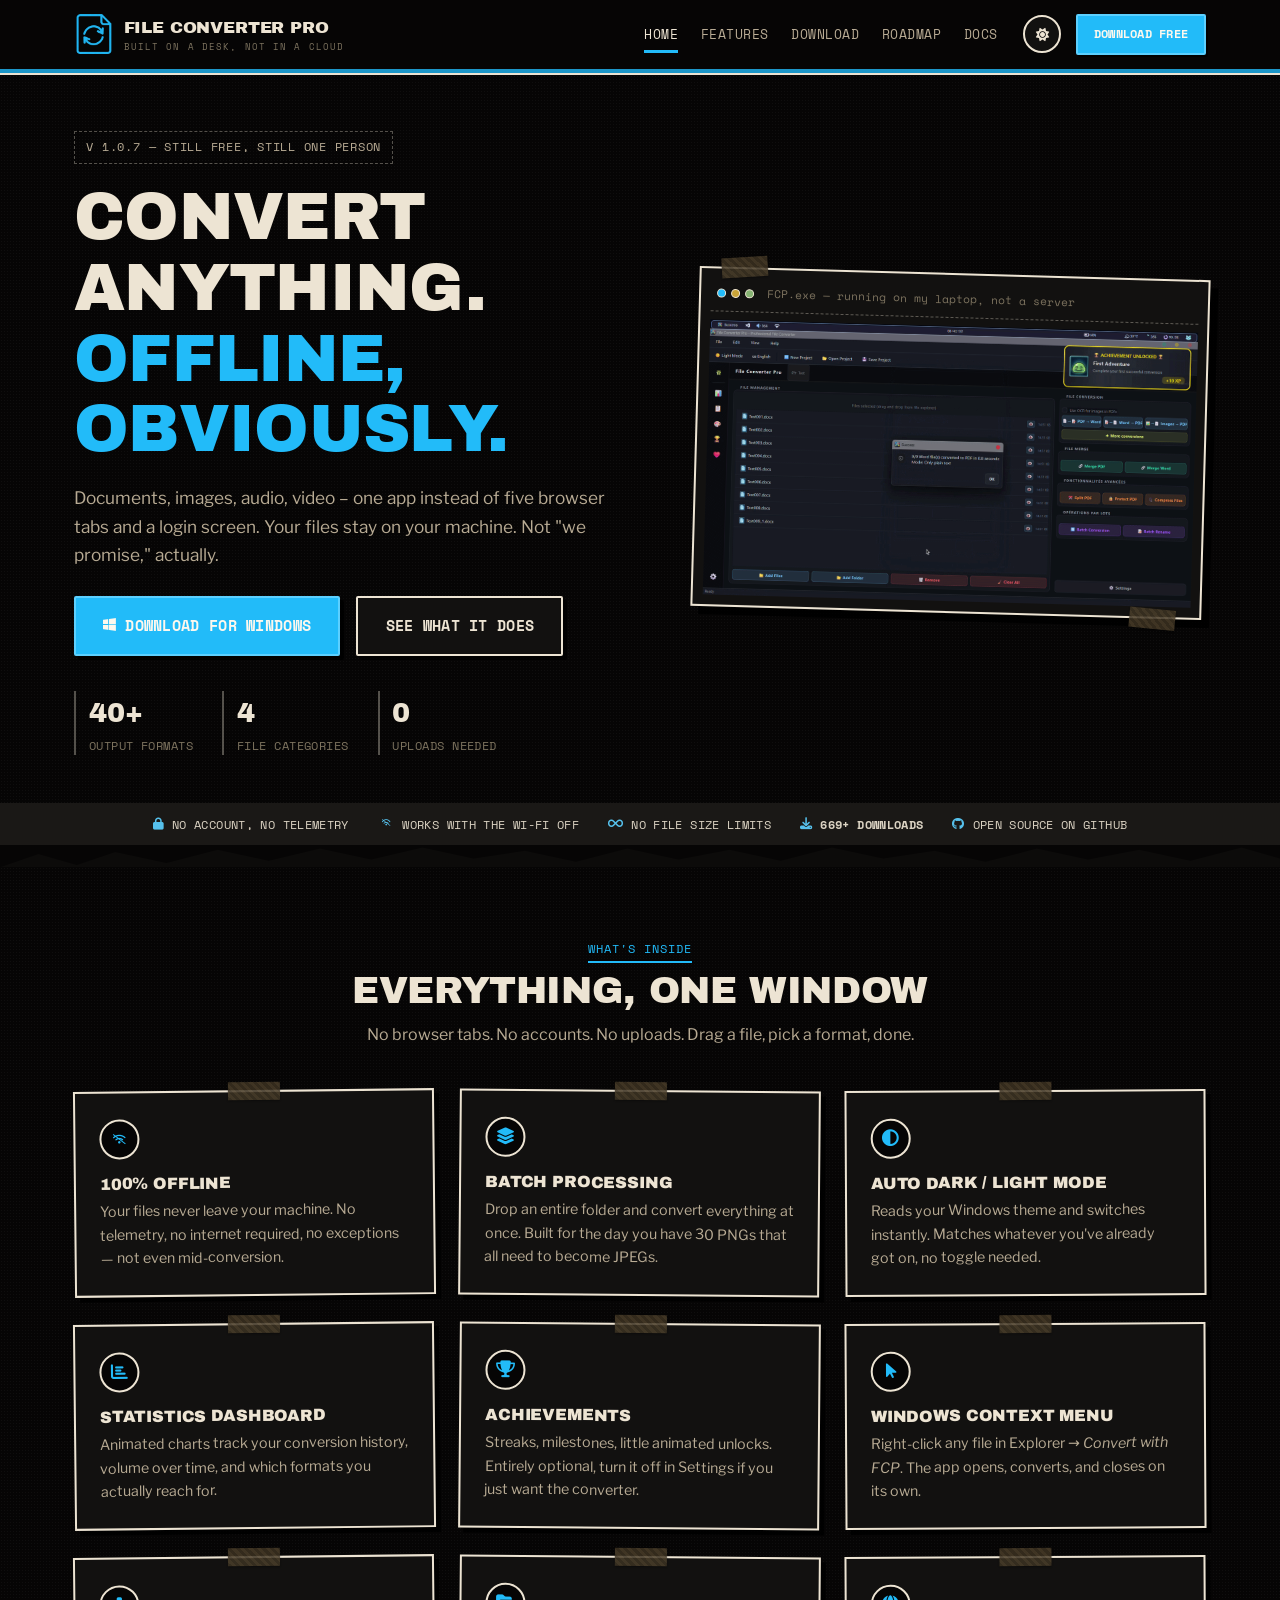
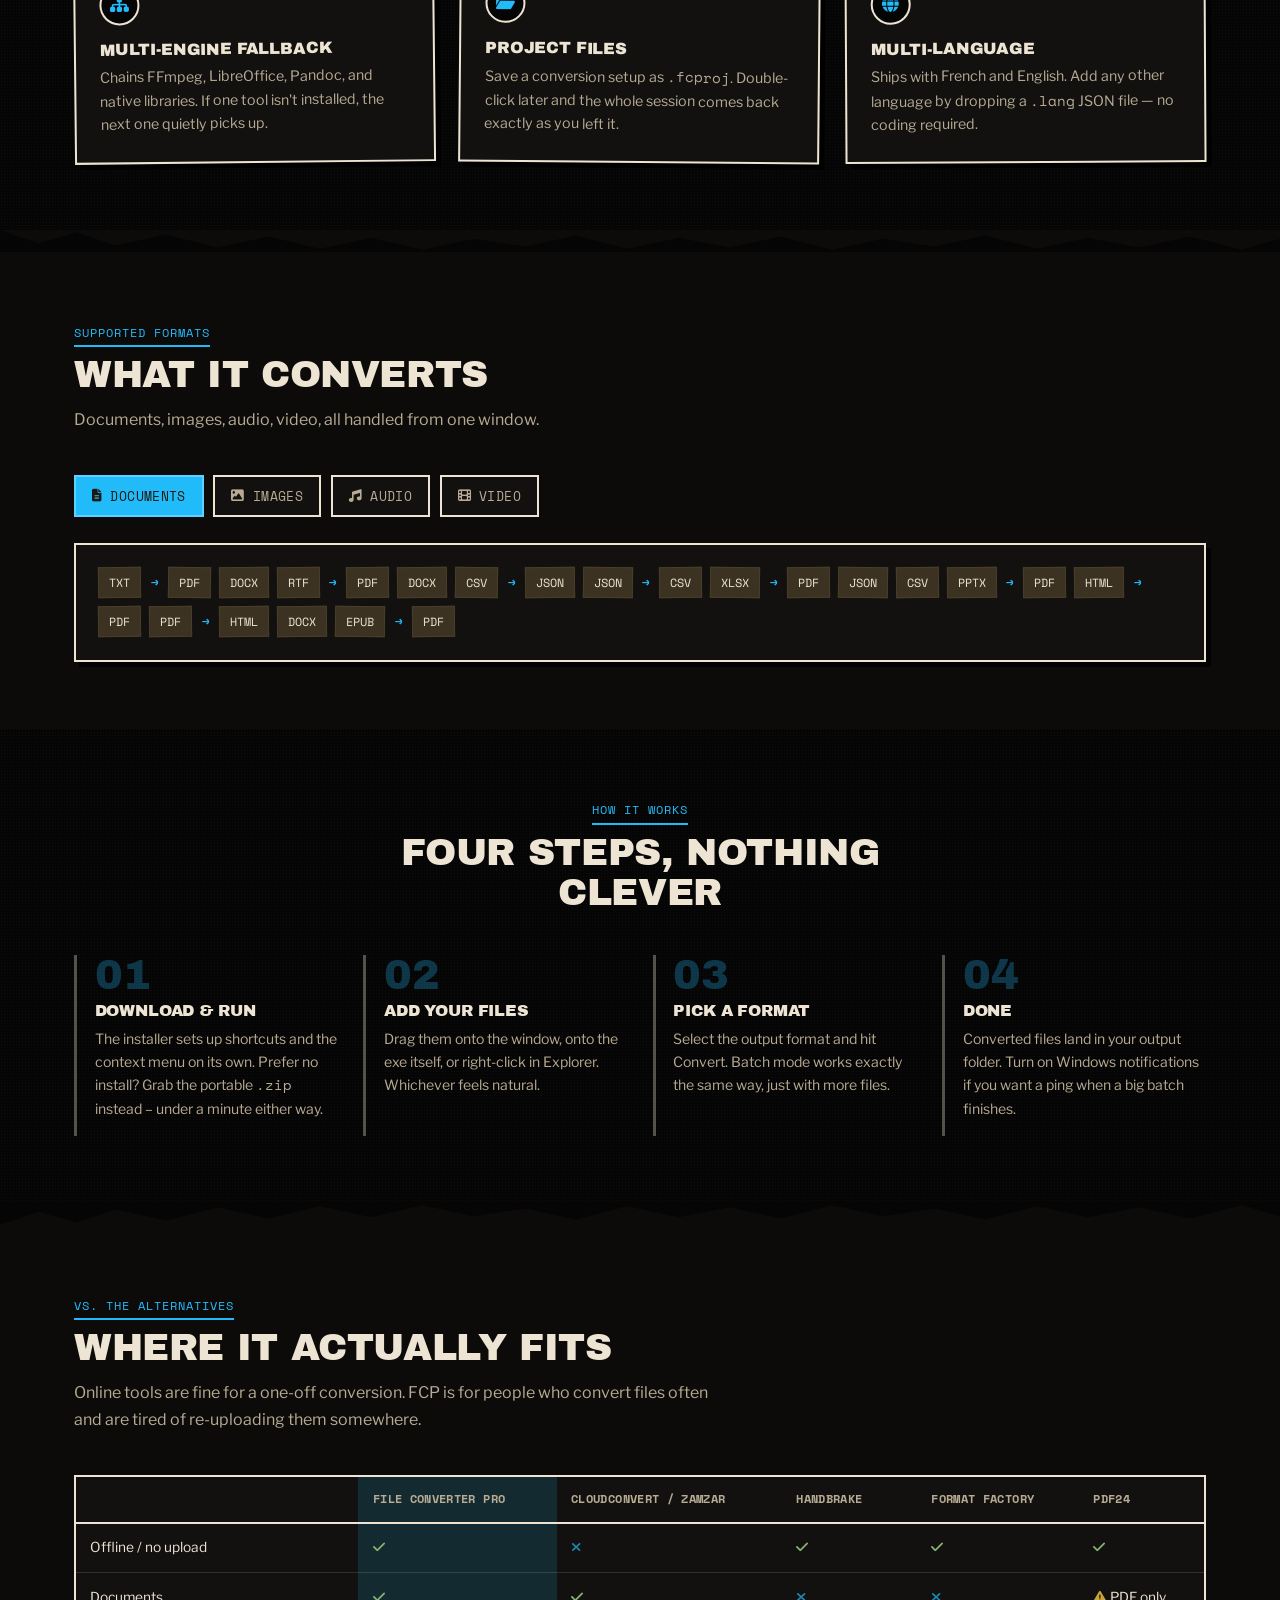
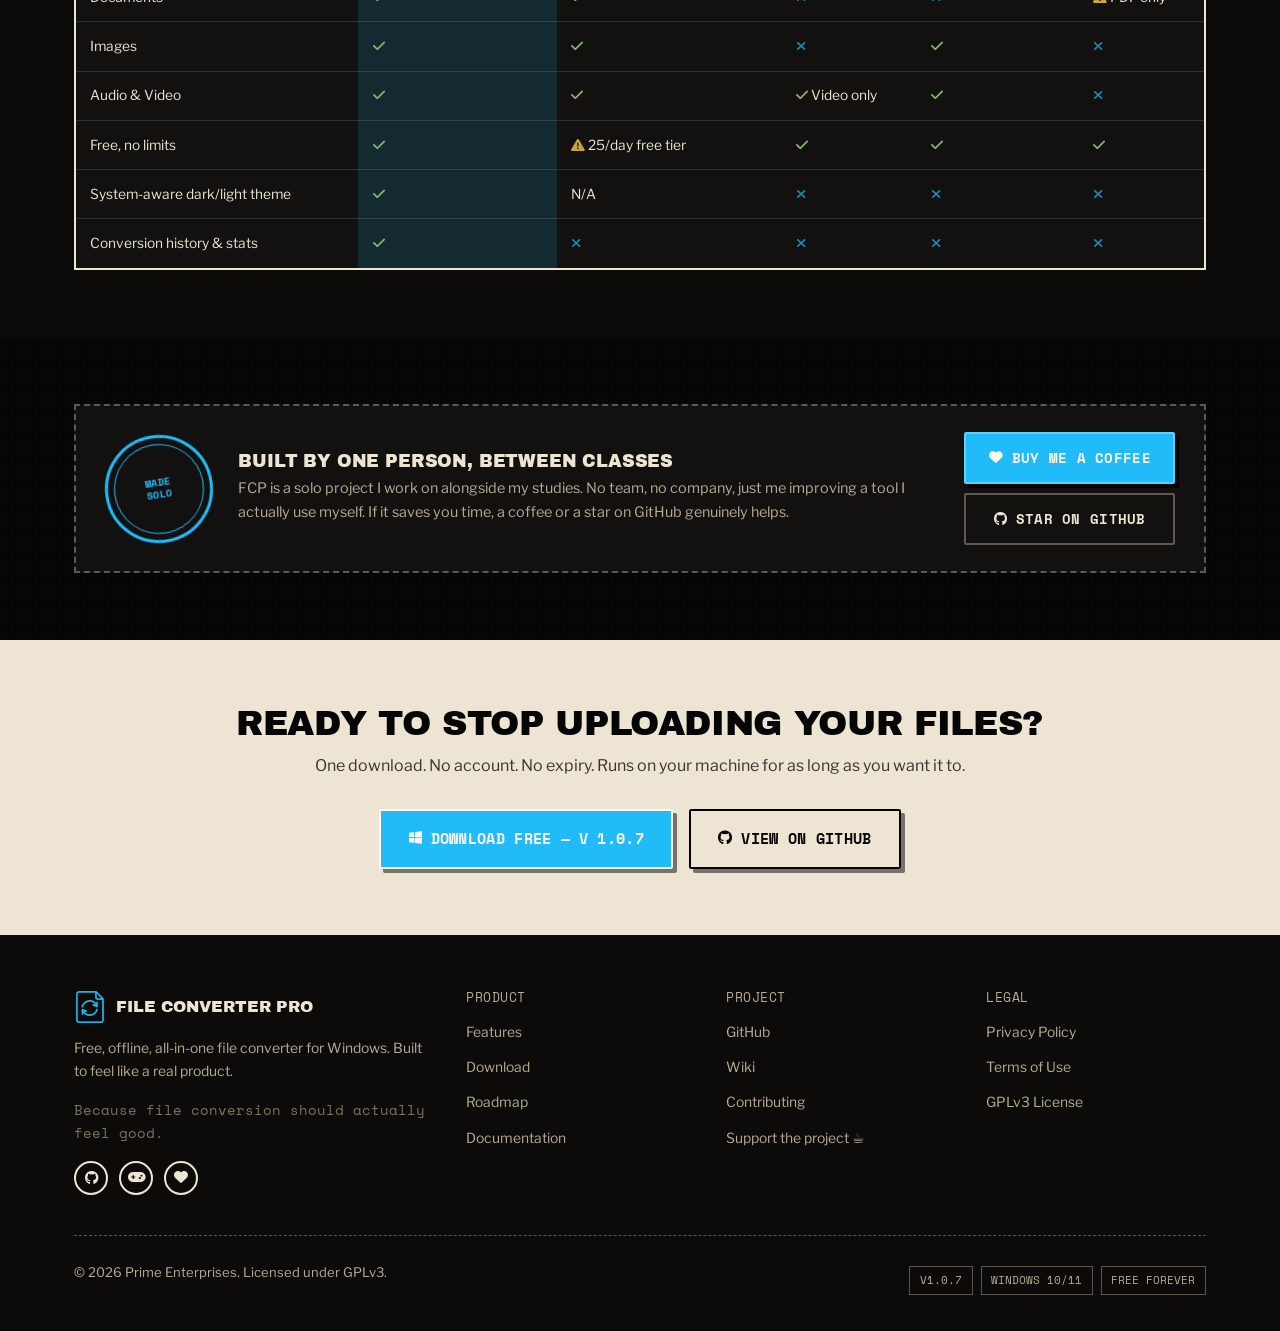
==== commit 1e316cd1: "docs: keep only GPLv3 license across website" ====
--- a/index.html
+++ b/index.html
@@ -456,7 +456,6 @@
             <li><a href="https://github.com/Hyacinthe-primus/File_Converter_Pro" target="_blank" rel="noopener" data-fcp-href="githubUrl">GitHub</a></li>
             <li><a href="https://github.com/Hyacinthe-primus/File_Converter_Pro/wiki" target="_blank" rel="noopener">Wiki</a></li>
             <li><a href="https://github.com/Hyacinthe-primus/File_Converter_Pro/blob/main/CONTRIBUTING.md" target="_blank" rel="noopener">Contributing</a></li>
-            <li><a href="https://github.com/Hyacinthe-primus/File_Converter_Pro/blob/main/COMMERCIAL_LICENSE.md" target="_blank" rel="noopener">Commercial License</a></li>
             <li><a href="https://ko-fi.com/hyacinthe_primus/goal?g=0" target="_blank" rel="noopener" data-fcp-href="kofiUrl">Support the project ☕</a></li>
           </ul>
         </div>
@@ -470,7 +469,7 @@
         </div>
       </div>
       <div class="footer-bottom">
-        <p>&copy; <span data-fcp-year></span> Prime Enterprises. Licensed under GPLv3 / Commercial.</p>
+        <p>&copy; <span data-fcp-year></span> Prime Enterprises. Licensed under GPLv3.</p>
         <div class="footer-badges">
           <span class="badge-pill">v<span data-fcp="version">1.0.7</span></span>
           <span class="badge-pill">Windows 10/11</span>
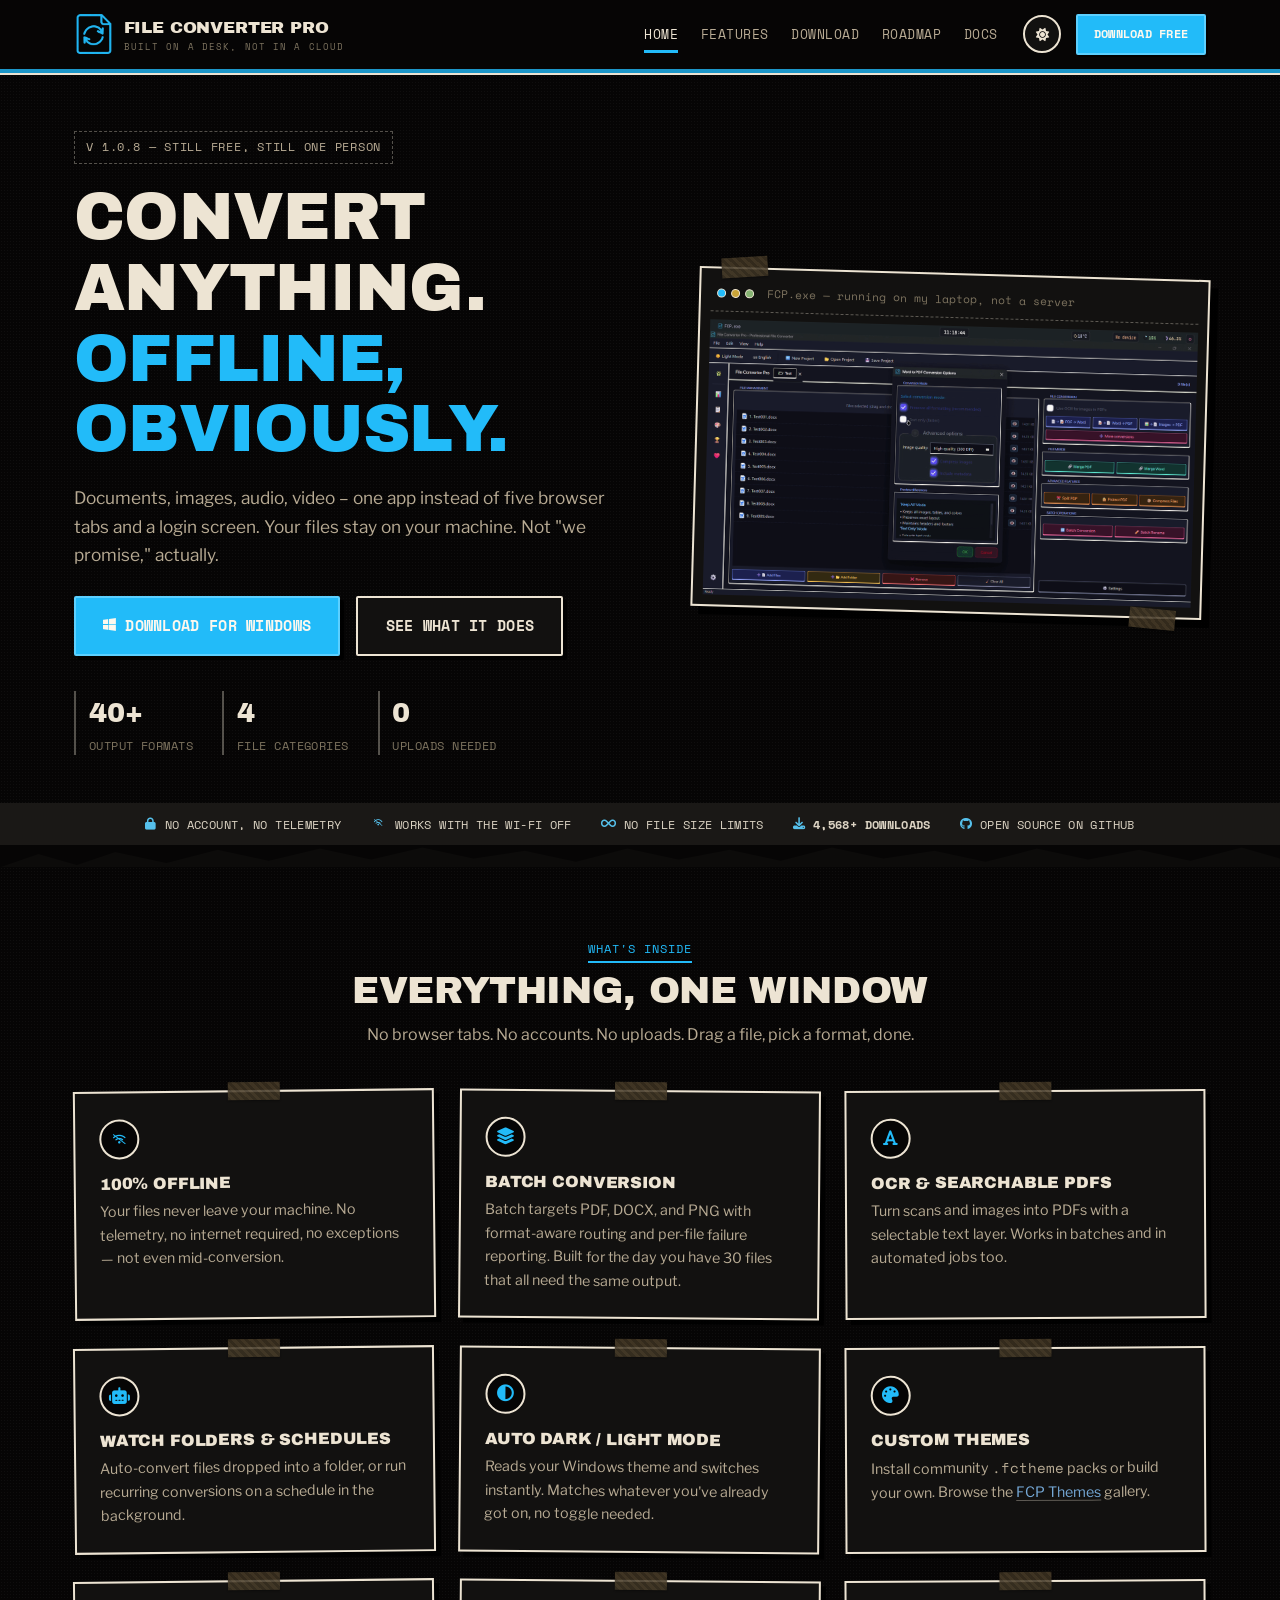
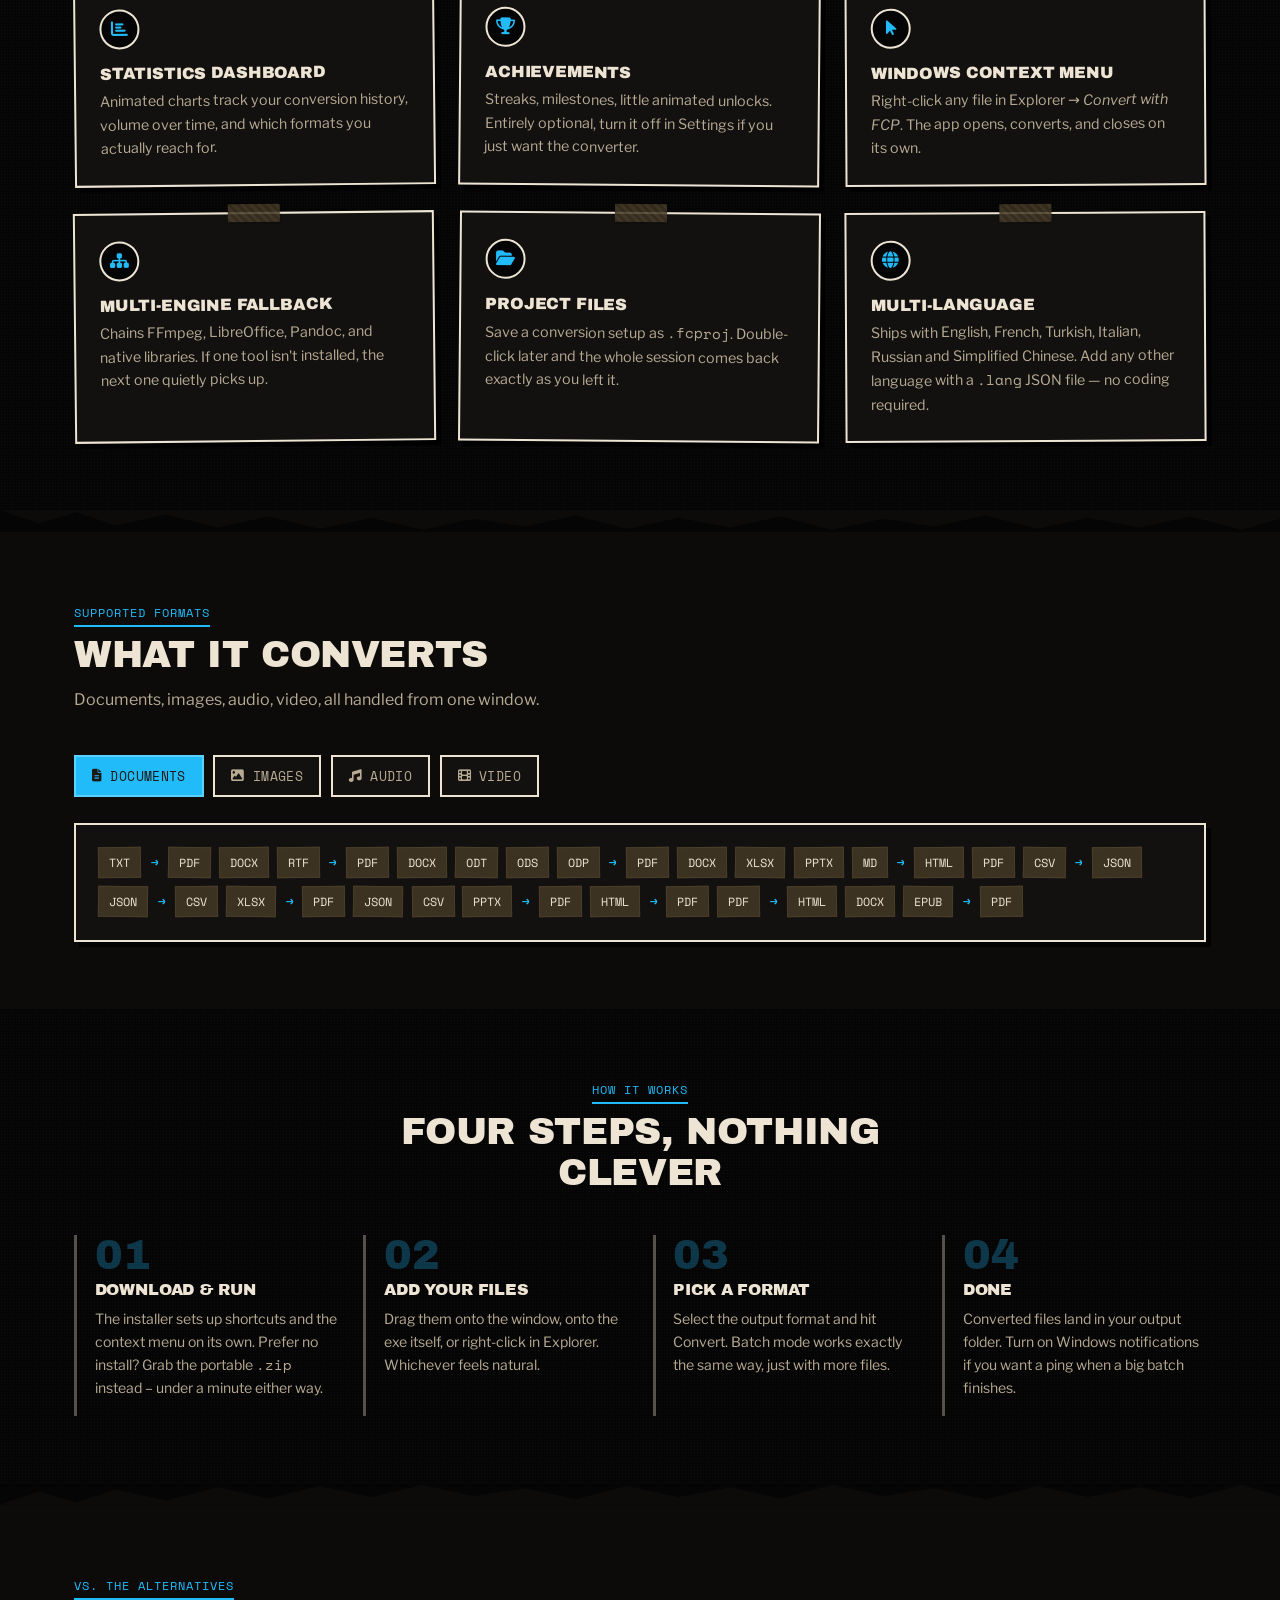
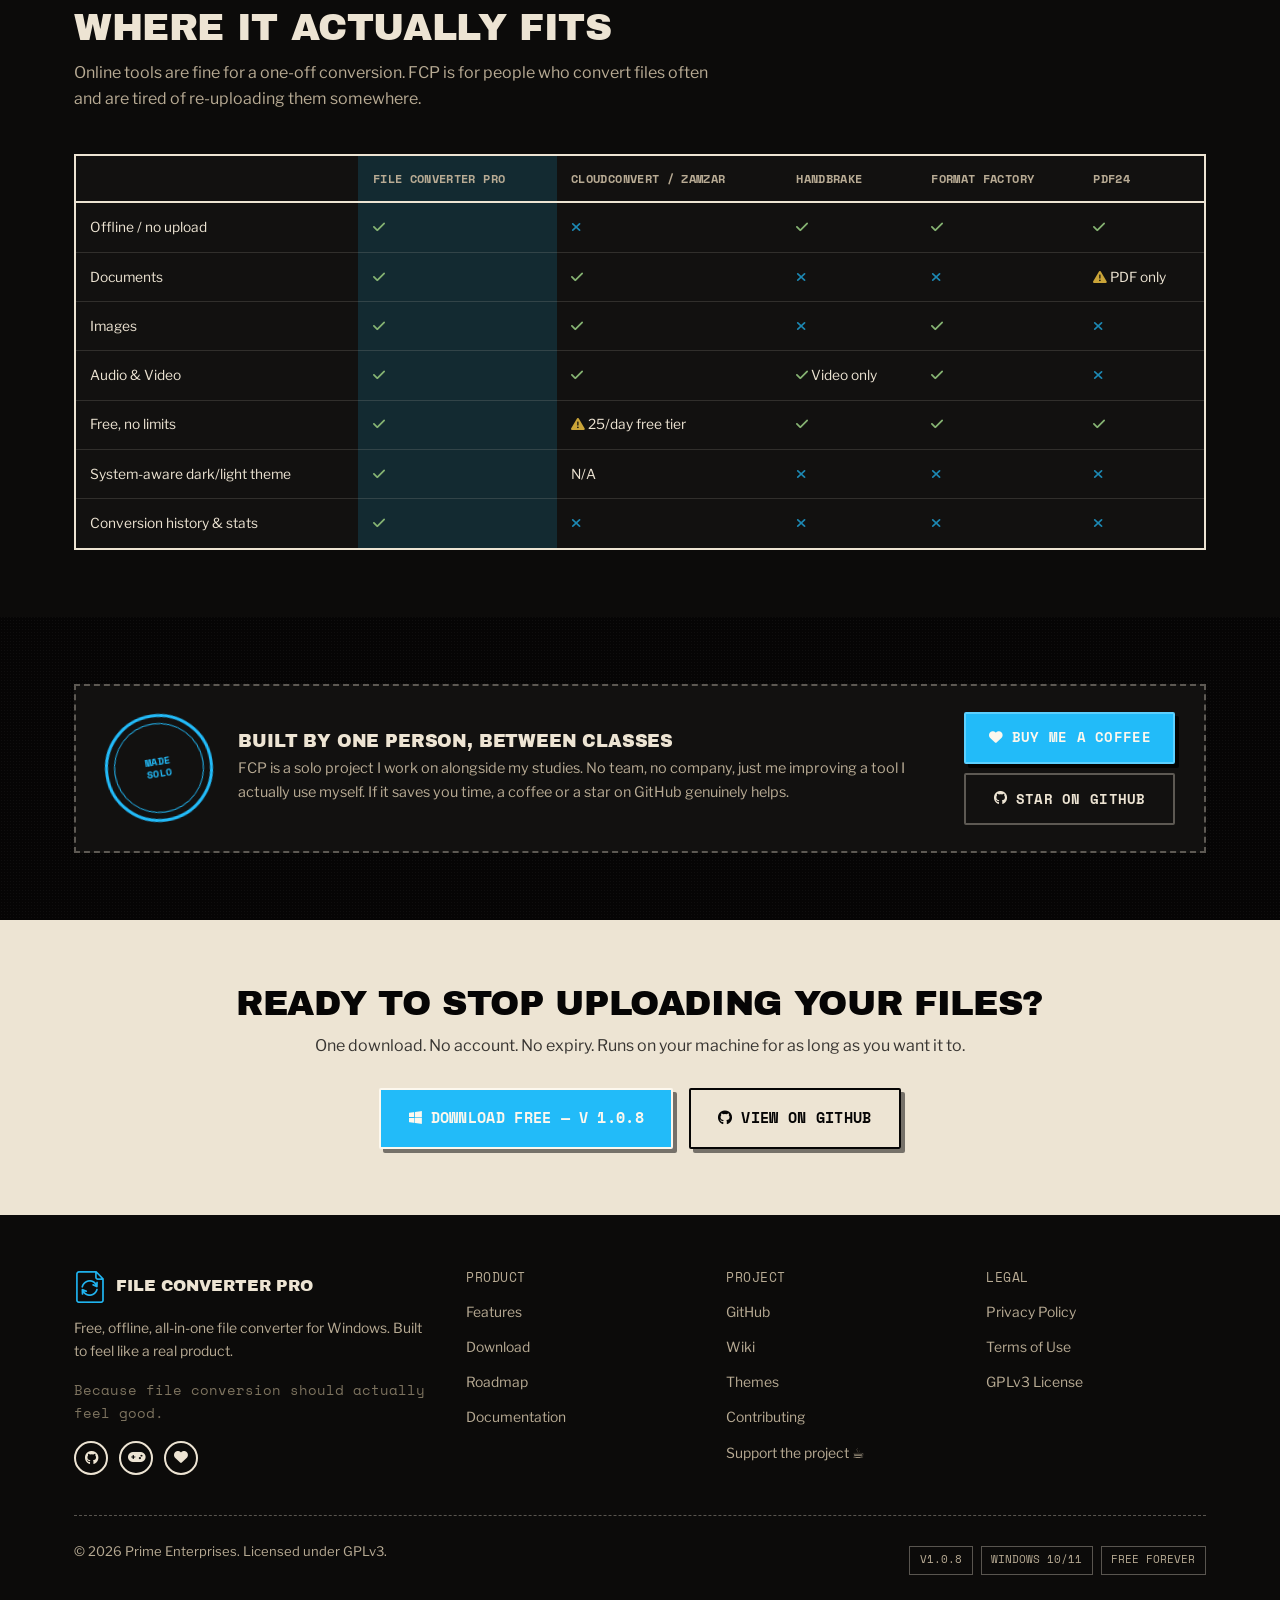
==== commit 31150563: "docs: update website for v1.0.8 release" ====
--- a/index.html
+++ b/index.html
@@ -4,14 +4,14 @@
   <meta charset="UTF-8">
   <meta name="viewport" content="width=device-width, initial-scale=1.0">
   <title>File Converter Pro - Free Offline File Converter for Windows</title>
-  <meta name="description" content="Convert documents, images, audio, and video — 100% offline, no uploads, no limits. Free forever for Windows 10/11.">
+  <meta name="description" content="Convert documents, images, audio, and video — 100% offline, no uploads, no limits. OCR, automation and custom themes. Free for Windows 10/11.">
   <link rel="canonical" href="https://file-converter-pro.org/" />
 
   <!-- Open Graph / Facebook -->
   <meta property="og:type" content="website" />
   <meta property="og:url" content="https://file-converter-pro.org/" />
   <meta property="og:title" content="File Converter Pro - Free Offline File Converter for Windows" />
-  <meta property="og:description" content="Convert documents, images, audio, and video — 100% offline, no uploads, no limits. Free forever for Windows 10/11." />
+  <meta property="og:description" content="Convert documents, images, audio, and video — 100% offline, no uploads, no limits. OCR, automation and custom themes. Free for Windows 10/11." />
   <meta property="og:image" content="https://raw.githubusercontent.com/Hyacinthe-primus/fcp-website/main/images/social-preview.png" />
   <meta property="og:site_name" content="File Converter Pro" />
 
@@ -19,7 +19,7 @@
   <meta name="twitter:card" content="summary_large_image" />
   <meta name="twitter:url" content="https://file-converter-pro.org/" />
   <meta name="twitter:title" content="File Converter Pro - Free Offline File Converter for Windows" />
-  <meta name="twitter:description" content="Convert documents, images, audio, and video — 100% offline, no uploads, no limits. Free forever for Windows 10/11." />
+  <meta name="twitter:description" content="Convert documents, images, audio, and video — 100% offline, no uploads, no limits. OCR, automation and custom themes. Free for Windows 10/11." />
   <meta name="twitter:image" content="https://raw.githubusercontent.com/Hyacinthe-primus/fcp-website/main/images/social-preview.png" />
 
   <!-- SEO -->
@@ -40,8 +40,9 @@
     "offers": { "@type": "Offer", "price": "0", "priceCurrency": "USD" },
     "featureList": [
       "100% offline conversion", "No file size limits", "No uploads required",
-      "Document conversion (PDF, DOCX, TXT, etc.)", "Image conversion (PNG, JPG, WebP, BMP, etc.)",
-      "Audio conversion (MP3, WAV, FLAC, etc.)", "Video conversion (MP4, MKV, AVI, etc.)", "Free forever"
+      "Document conversion (PDF, DOCX, ODT, Markdown, etc.)", "Image conversion (PNG, JPG, WebP, AVIF, SVG, etc.)",
+      "Audio conversion (MP3, WAV, FLAC, etc.)", "Video conversion (MP4, MKV, AVI, etc.)",
+      "OCR to searchable PDF", "Watch folders and scheduled tasks", "Custom community themes", "Free forever"
     ]
   }
   </script>
@@ -96,7 +97,7 @@
       <div class="container">
         <div class="hero-content">
           <div class="hero-text">
-            <div class="hero-label fade-up fade-up-1">v<span data-fcp="version">1.0.7</span> — still free, still one person</div>
+            <div class="hero-label fade-up fade-up-1">v<span data-fcp="version">1.0.8</span> — still free, still one person</div>
             <h1 class="hero-title fade-up fade-up-2">
               Convert anything.
               <span class="line-accent">Offline, obviously.</span>
@@ -154,7 +155,7 @@
             <span>Works with the Wi-Fi off</span>
           </div>
           <div class="trust-item"><i class="fas fa-infinity"></i> <span>No file size limits</span></div>
-          <div class="trust-item"><i class="fas fa-download"></i> <strong><span id="dl-count">669</span>+ downloads</strong></div>
+          <div class="trust-item"><i class="fas fa-download"></i> <strong><span id="dl-count">4,568</span>+ downloads</strong></div>
           <div class="trust-item"><i class="fab fa-github"></i> <span>Open source on GitHub</span></div>
         </div>
       </div>
@@ -177,8 +178,18 @@
           </div>
           <div class="feature-card">
             <div class="feature-icon"><i class="fas fa-layer-group"></i></div>
-            <h3>Batch Processing</h3>
-            <p>Drop an entire folder and convert everything at once. Built for the day you have 30 PNGs that all need to become JPEGs.</p>
+            <h3>Batch Conversion</h3>
+            <p>Batch targets PDF, DOCX, and PNG with format-aware routing and per-file failure reporting. Built for the day you have 30 files that all need the same output.</p>
+          </div>
+          <div class="feature-card">
+            <div class="feature-icon"><i class="fas fa-font"></i></div>
+            <h3>OCR &amp; Searchable PDFs</h3>
+            <p>Turn scans and images into PDFs with a selectable text layer. Works in batches and in automated jobs too.</p>
+          </div>
+          <div class="feature-card">
+            <div class="feature-icon"><i class="fas fa-robot"></i></div>
+            <h3>Watch Folders &amp; Schedules</h3>
+            <p>Auto-convert files dropped into a folder, or run recurring conversions on a schedule in the background.</p>
           </div>
           <div class="feature-card">
             <div class="feature-icon"><i class="fas fa-adjust"></i></div>
@@ -186,6 +197,11 @@
             <p>Reads your Windows theme and switches instantly. Matches whatever you've already got on, no toggle needed.</p>
           </div>
           <div class="feature-card">
+            <div class="feature-icon"><i class="fas fa-palette"></i></div>
+            <h3>Custom Themes</h3>
+            <p>Install community <code>.fctheme</code> packs or build your own. Browse the <a href="https://github.com/Hyacinthe-primus/FCP-themes" target="_blank" rel="noopener">FCP Themes</a> gallery.</p>
+          </div>
+          <div class="feature-card">
             <div class="feature-icon"><i class="fas fa-chart-bar"></i></div>
             <h3>Statistics Dashboard</h3>
             <p>Animated charts track your conversion history, volume over time, and which formats you actually reach for.</p>
@@ -213,7 +229,7 @@
           <div class="feature-card">
             <div class="feature-icon"><i class="fas fa-globe"></i></div>
             <h3>Multi-Language</h3>
-            <p>Ships with French and English. Add any other language by dropping a <code>.lang</code> JSON file — no coding required.</p>
+            <p>Ships with English, French, Turkish, Italian, Russian and Simplified Chinese. Add any other language with a <code>.lang</code> JSON file — no coding required.</p>
           </div>
         </div>
       </div>
@@ -238,6 +254,8 @@
           <div class="formats-list">
             <span class="format-tag">TXT</span><span class="format-tag arrow">→</span><span class="format-tag">PDF</span><span class="format-tag">DOCX</span>
             <span class="format-tag">RTF</span><span class="format-tag arrow">→</span><span class="format-tag">PDF</span><span class="format-tag">DOCX</span>
+            <span class="format-tag">ODT</span><span class="format-tag">ODS</span><span class="format-tag">ODP</span><span class="format-tag arrow">→</span><span class="format-tag">PDF</span><span class="format-tag">DOCX</span><span class="format-tag">XLSX</span><span class="format-tag">PPTX</span>
+            <span class="format-tag">MD</span><span class="format-tag arrow">→</span><span class="format-tag">HTML</span><span class="format-tag">PDF</span>
             <span class="format-tag">CSV</span><span class="format-tag arrow">→</span><span class="format-tag">JSON</span>
             <span class="format-tag">JSON</span><span class="format-tag arrow">→</span><span class="format-tag">CSV</span>
             <span class="format-tag">XLSX</span><span class="format-tag arrow">→</span><span class="format-tag">PDF</span><span class="format-tag">JSON</span><span class="format-tag">CSV</span>
@@ -253,10 +271,9 @@
             <span class="format-tag">PNG</span><span class="format-tag">JPEG</span><span class="format-tag">JPG</span>
             <span class="format-tag">WEBP</span><span class="format-tag">AVIF</span><span class="format-tag">BMP</span>
             <span class="format-tag">TIFF</span><span class="format-tag">ICO</span><span class="format-tag">SVG</span>
-            <span class="format-tag">HEIC</span><span class="format-tag">PSD</span><span class="format-tag">DNG</span>
-            <span class="format-tag">J2K</span>
-          </div>
-          <p style="margin-top:.9rem;font-size:.85rem;">All conversions go through Pillow at maximum quality, EXIF metadata preserved.</p>
+            <span class="format-tag">PSD</span><span class="format-tag">J2K</span>
+          </div>
+          <p style="margin-top:.9rem;font-size:.85rem;">HEIC/HEIF and RAW camera formats are supported as inputs. HEIC and DNG output require additional plugins and are unavailable in the bundled build. PSD output requires ImageMagick. OCR turns images into searchable PDFs.</p>
         </div>
         <div id="tab-audio" class="tab-content">
           <div class="formats-list">
@@ -264,7 +281,7 @@
             <span class="format-tag">MP3</span><span class="format-tag">WAV</span><span class="format-tag">AAC</span>
             <span class="format-tag">OGG</span><span class="format-tag">FLAC</span><span class="format-tag">M4A</span>
           </div>
-          <p style="margin-top:.9rem;font-size:.85rem;">Powered by FFmpeg. Needs FFmpeg installed on your machine — FCP detects it automatically.</p>
+          <p style="margin-top:.9rem;font-size:.85rem;">FFmpeg is required for audio and video conversions and is detected automatically when installed separately. Document and image conversions work without it.</p>
         </div>
         <div id="tab-video" class="tab-content">
           <div class="formats-list">
@@ -272,7 +289,7 @@
             <span class="format-tag">MP4</span><span class="format-tag">WEBM</span><span class="format-tag">MOV</span>
             <span class="format-tag">MKV</span><span class="format-tag">AVI</span>
           </div>
-          <p style="margin-top:.9rem;font-size:.85rem;">Powered by FFmpeg. Needs FFmpeg installed on your machine — FCP detects it automatically.</p>
+          <p style="margin-top:.9rem;font-size:.85rem;">FFmpeg is required for audio and video conversions and is detected automatically when installed separately. Document and image conversions work without it.</p>
         </div>
       </div>
     </section>
@@ -414,7 +431,7 @@
         <p>One download. No account. No expiry. Runs on your machine for as long as you want it to.</p>
         <div class="cta-actions">
           <a href="download.html" class="btn btn-primary btn-lg">
-            <i class="fab fa-windows"></i> Download Free — v<span data-fcp="version">1.0.7</span>
+            <i class="fab fa-windows"></i> Download Free — v<span data-fcp="version">1.0.8</span>
           </a>
           <a href="https://github.com/Hyacinthe-primus/File_Converter_Pro" class="btn btn-outline btn-lg" target="_blank" rel="noopener" data-fcp-href="githubUrl">
             <i class="fab fa-github"></i> View on GitHub
@@ -454,8 +471,9 @@
           <h4>Project</h4>
           <ul>
             <li><a href="https://github.com/Hyacinthe-primus/File_Converter_Pro" target="_blank" rel="noopener" data-fcp-href="githubUrl">GitHub</a></li>
-            <li><a href="https://github.com/Hyacinthe-primus/File_Converter_Pro/wiki" target="_blank" rel="noopener">Wiki</a></li>
-            <li><a href="https://github.com/Hyacinthe-primus/File_Converter_Pro/blob/main/CONTRIBUTING.md" target="_blank" rel="noopener">Contributing</a></li>
+            <li><a href="https://github.com/Hyacinthe-primus/File_Converter_Pro/wiki" target="_blank" rel="noopener" data-fcp-href="wikiUrl">Wiki</a></li>
+            <li><a href="https://github.com/Hyacinthe-primus/FCP-themes" target="_blank" rel="noopener" data-fcp-href="themesUrl">Themes</a></li>
+            <li><a href="https://github.com/Hyacinthe-primus/File_Converter_Pro/blob/main/CONTRIBUTING.md" target="_blank" rel="noopener" data-fcp-href="contributingUrl">Contributing</a></li>
             <li><a href="https://ko-fi.com/hyacinthe_primus/goal?g=0" target="_blank" rel="noopener" data-fcp-href="kofiUrl">Support the project ☕</a></li>
           </ul>
         </div>
@@ -464,14 +482,14 @@
           <ul>
             <li><a href="legal/privacy_policy_en.html">Privacy Policy</a></li>
             <li><a href="legal/terms_conditions_en.html">Terms of Use</a></li>
-            <li><a href="https://www.gnu.org/licenses/gpl-3.0.fr.html#license-text" target="_blank" rel="noopener">GPLv3 License</a></li>
+            <li><a href="https://www.gnu.org/licenses/gpl-3.0.html#license-text" target="_blank" rel="noopener">GPLv3 License</a></li>
           </ul>
         </div>
       </div>
       <div class="footer-bottom">
         <p>&copy; <span data-fcp-year></span> Prime Enterprises. Licensed under GPLv3.</p>
         <div class="footer-badges">
-          <span class="badge-pill">v<span data-fcp="version">1.0.7</span></span>
+          <span class="badge-pill">v<span data-fcp="version">1.0.8</span></span>
           <span class="badge-pill">Windows 10/11</span>
           <span class="badge-pill">Free forever</span>
         </div>
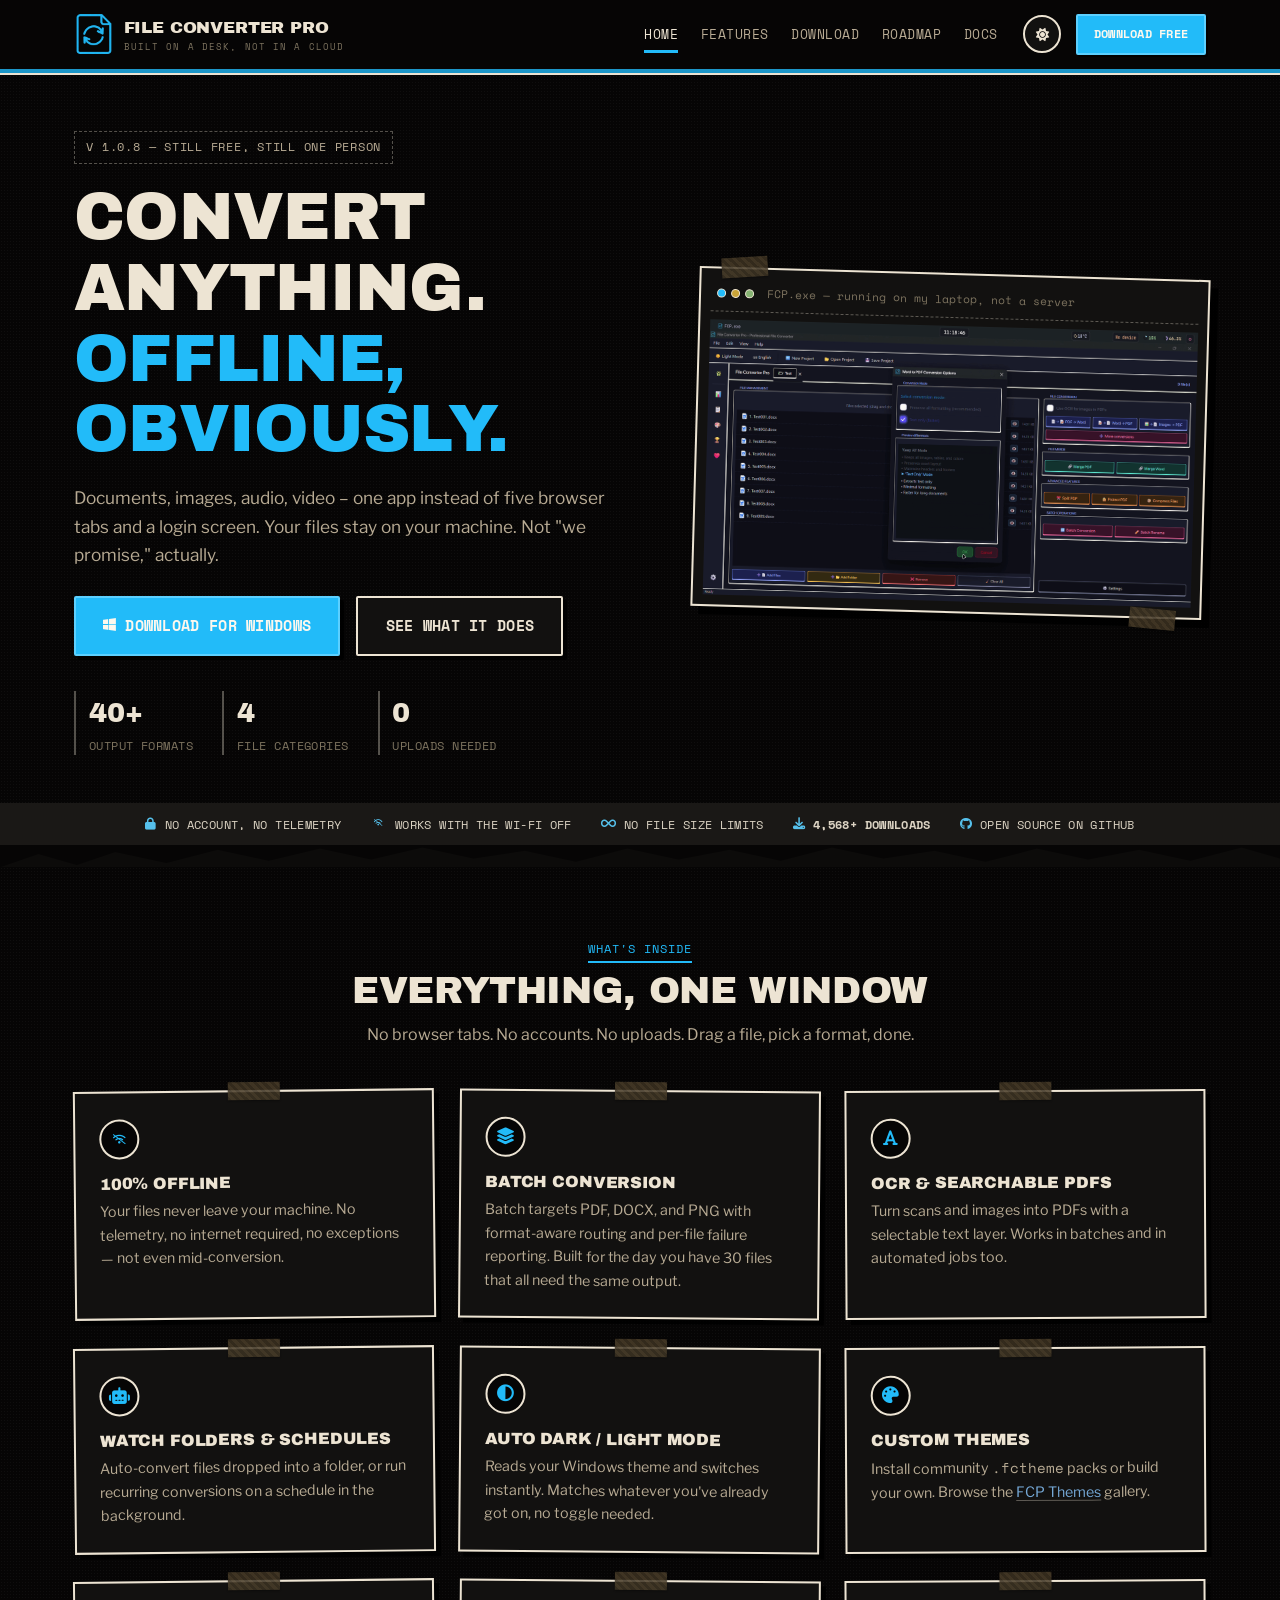
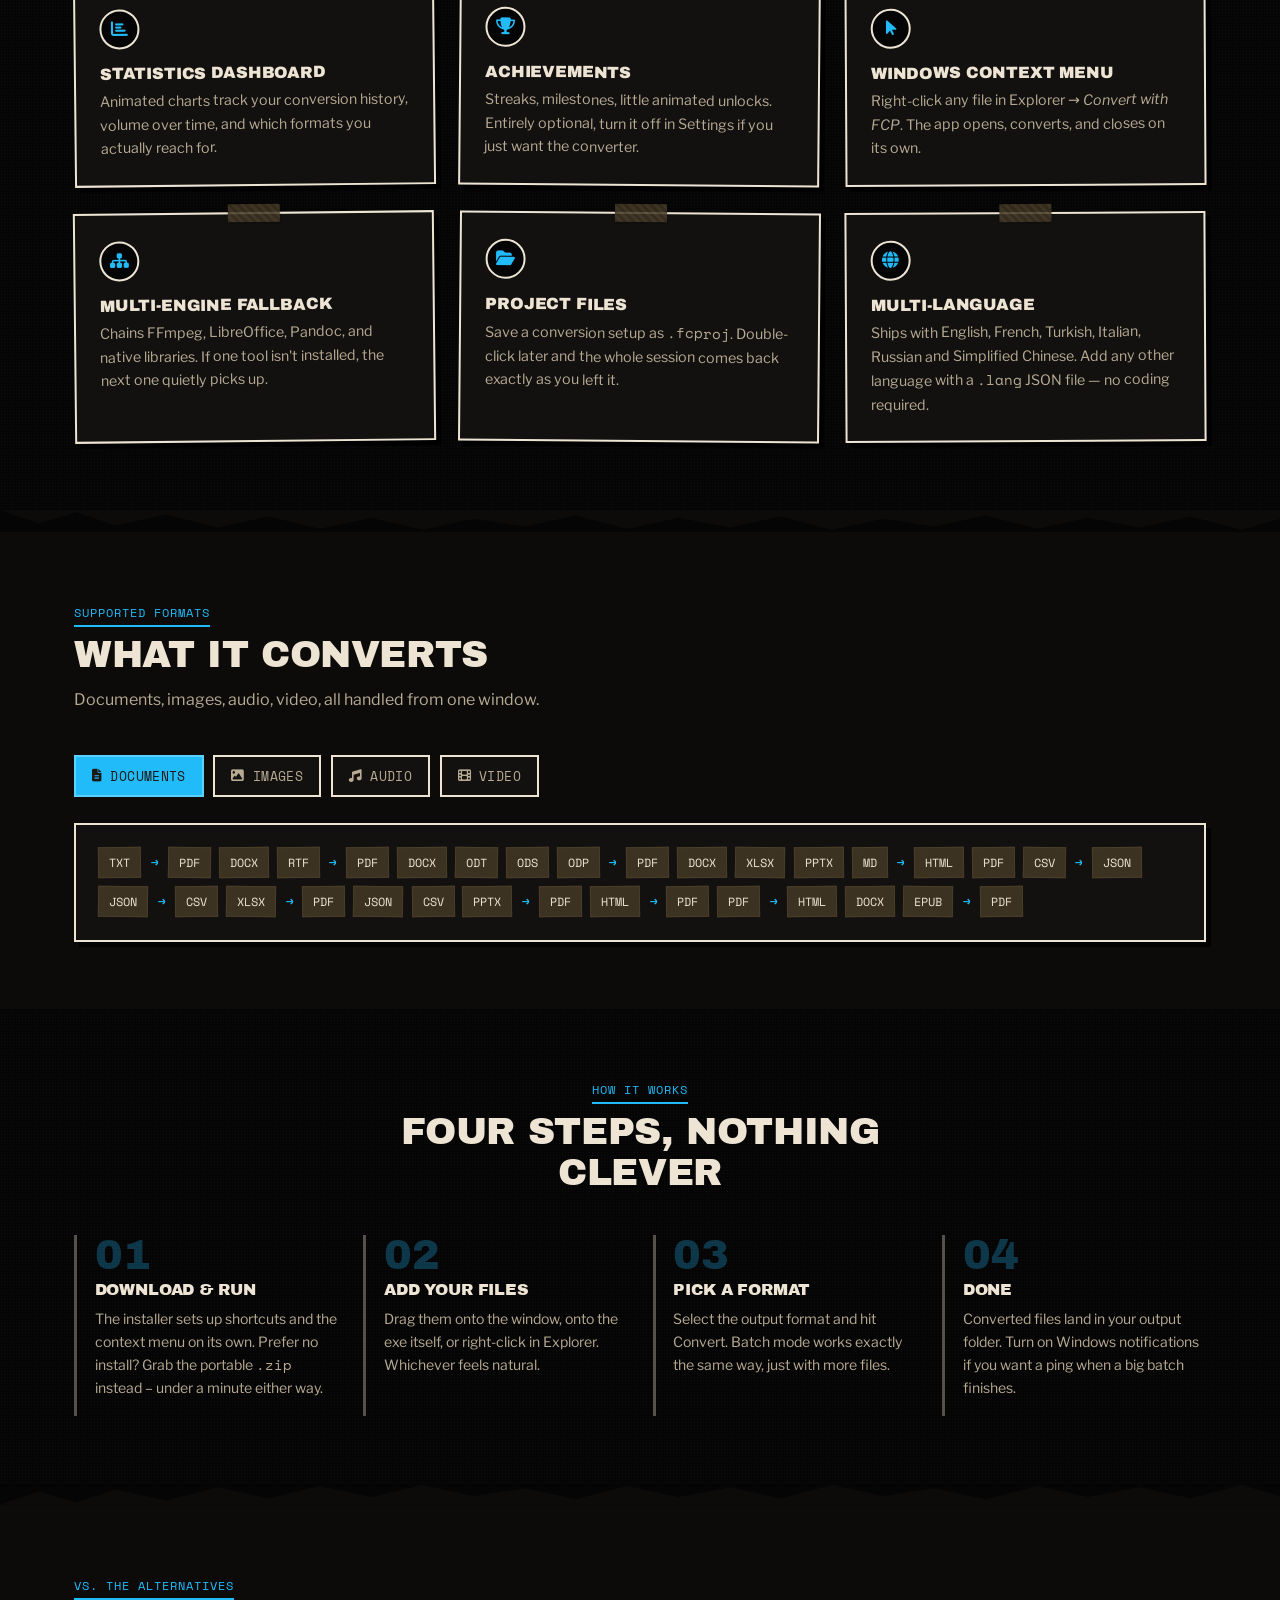
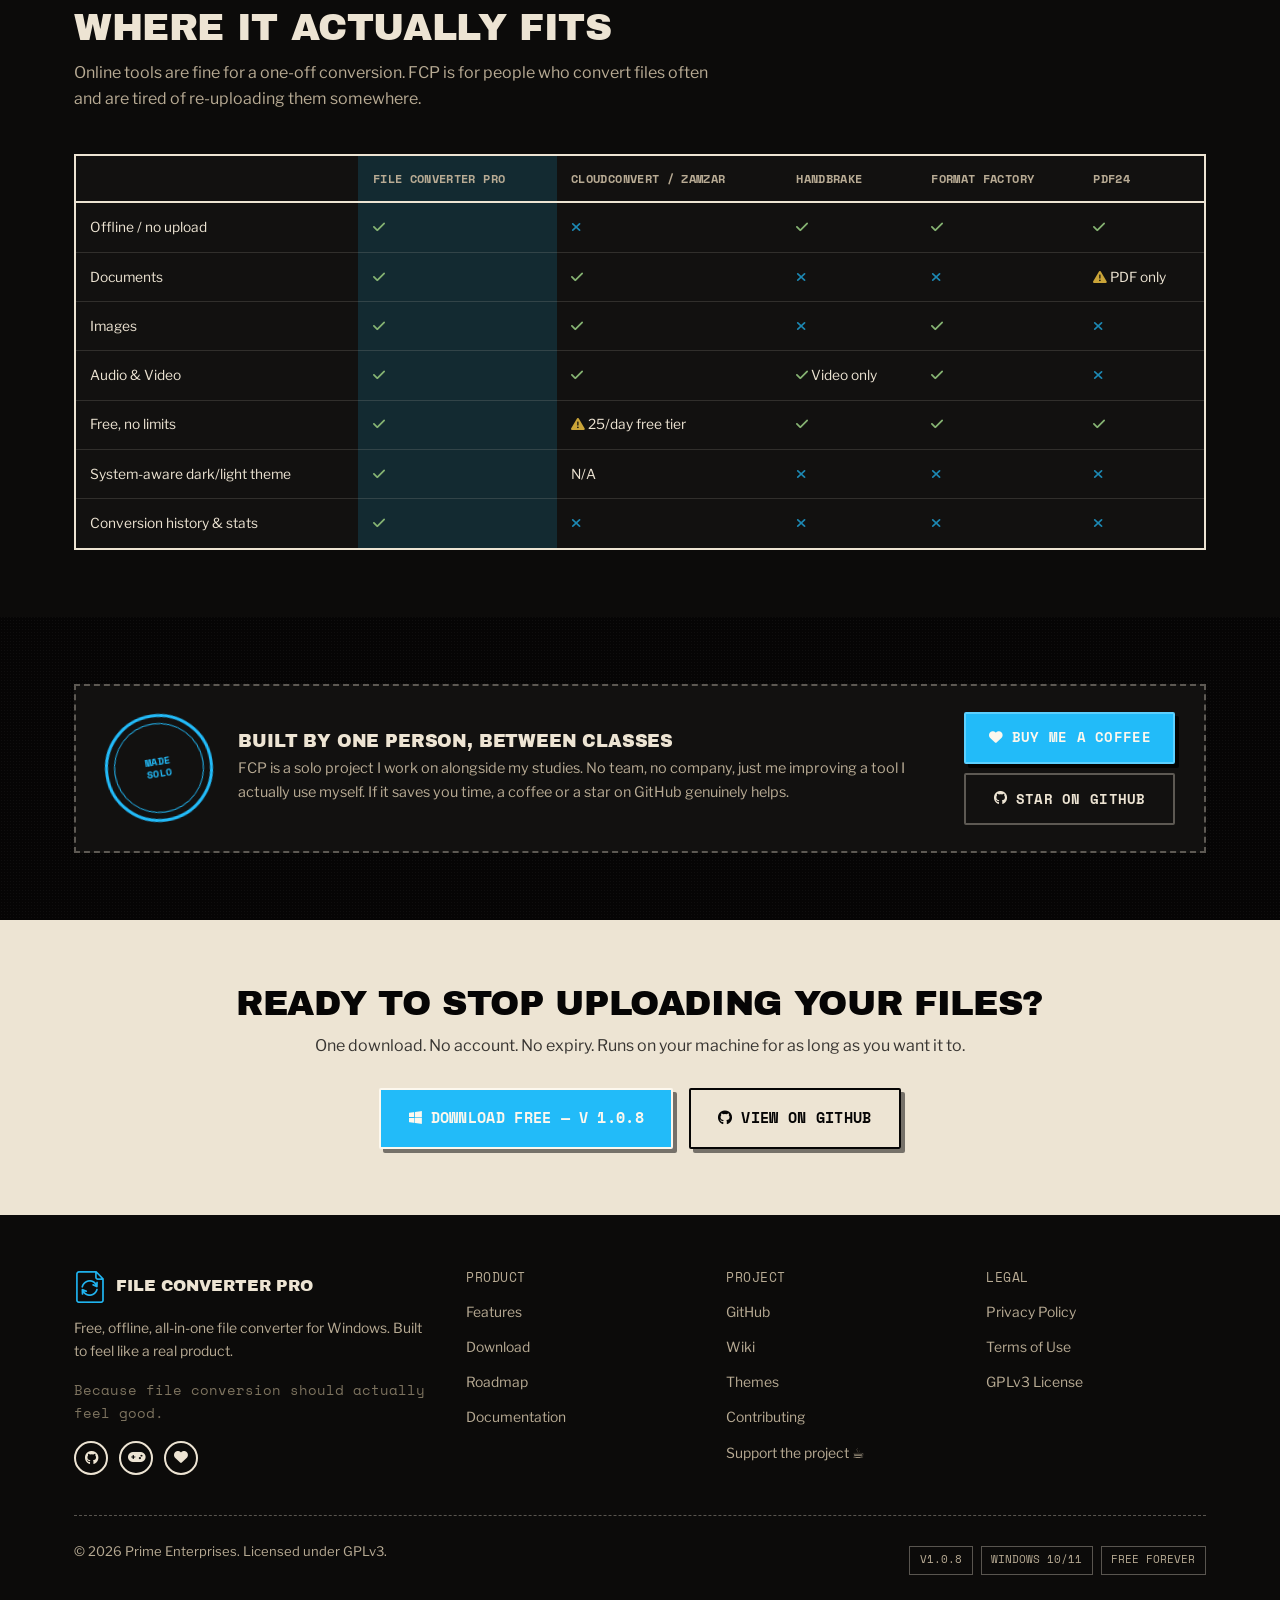
==== commit 64e22dfe: "docs: update repository URLs after rename" ====
--- a/index.html
+++ b/index.html
@@ -419,7 +419,7 @@
           </div>
           <div class="solo-strip-actions">
             <a href="https://ko-fi.com/hyacinthe_primus/goal?g=0" class="btn btn-primary" target="_blank" rel="noopener" data-fcp-href="kofiUrl"><i class="fas fa-heart"></i> Buy me a coffee</a>
-            <a href="https://github.com/Hyacinthe-primus/File_Converter_Pro" class="btn btn-ghost" target="_blank" rel="noopener" data-fcp-href="githubUrl"><i class="fab fa-github"></i> Star on GitHub</a>
+            <a href="https://github.com/Hyacinthe-primus/File-Converter-Pro" class="btn btn-ghost" target="_blank" rel="noopener" data-fcp-href="githubUrl"><i class="fab fa-github"></i> Star on GitHub</a>
           </div>
         </div>
       </div>
@@ -433,7 +433,7 @@
           <a href="download.html" class="btn btn-primary btn-lg">
             <i class="fab fa-windows"></i> Download Free — v<span data-fcp="version">1.0.8</span>
           </a>
-          <a href="https://github.com/Hyacinthe-primus/File_Converter_Pro" class="btn btn-outline btn-lg" target="_blank" rel="noopener" data-fcp-href="githubUrl">
+          <a href="https://github.com/Hyacinthe-primus/File-Converter-Pro" class="btn btn-outline btn-lg" target="_blank" rel="noopener" data-fcp-href="githubUrl">
             <i class="fab fa-github"></i> View on GitHub
           </a>
         </div>
@@ -453,7 +453,7 @@
           <p>Free, offline, all-in-one file converter for Windows. Built to feel like a real product.</p>
           <p class="footer-tagline">Because file conversion should actually feel good.</p>
           <div class="footer-social">
-            <a href="https://github.com/Hyacinthe-primus/File_Converter_Pro" aria-label="GitHub" target="_blank" rel="noopener" data-fcp-href="githubUrl"><i class="fab fa-github"></i></a>
+            <a href="https://github.com/Hyacinthe-primus/File-Converter-Pro" aria-label="GitHub" target="_blank" rel="noopener" data-fcp-href="githubUrl"><i class="fab fa-github"></i></a>
             <a href="https://hyacinthe-primus.itch.io/file-converter-pro" aria-label="itch.io" target="_blank" rel="noopener" data-fcp-href="itchioUrl"><i class="fas fa-gamepad"></i></a>
             <a href="https://ko-fi.com/hyacinthe_primus/goal?g=0" aria-label="Ko-fi" target="_blank" rel="noopener" data-fcp-href="kofiUrl"><i class="fas fa-heart"></i></a>
           </div>
@@ -470,10 +470,10 @@
         <div class="footer-col">
           <h4>Project</h4>
           <ul>
-            <li><a href="https://github.com/Hyacinthe-primus/File_Converter_Pro" target="_blank" rel="noopener" data-fcp-href="githubUrl">GitHub</a></li>
-            <li><a href="https://github.com/Hyacinthe-primus/File_Converter_Pro/wiki" target="_blank" rel="noopener" data-fcp-href="wikiUrl">Wiki</a></li>
+            <li><a href="https://github.com/Hyacinthe-primus/File-Converter-Pro" target="_blank" rel="noopener" data-fcp-href="githubUrl">GitHub</a></li>
+            <li><a href="https://github.com/Hyacinthe-primus/File-Converter-Pro/wiki" target="_blank" rel="noopener" data-fcp-href="wikiUrl">Wiki</a></li>
             <li><a href="https://github.com/Hyacinthe-primus/FCP-themes" target="_blank" rel="noopener" data-fcp-href="themesUrl">Themes</a></li>
-            <li><a href="https://github.com/Hyacinthe-primus/File_Converter_Pro/blob/main/CONTRIBUTING.md" target="_blank" rel="noopener" data-fcp-href="contributingUrl">Contributing</a></li>
+            <li><a href="https://github.com/Hyacinthe-primus/File-Converter-Pro/blob/main/CONTRIBUTING.md" target="_blank" rel="noopener" data-fcp-href="contributingUrl">Contributing</a></li>
             <li><a href="https://ko-fi.com/hyacinthe_primus/goal?g=0" target="_blank" rel="noopener" data-fcp-href="kofiUrl">Support the project ☕</a></li>
           </ul>
         </div>
